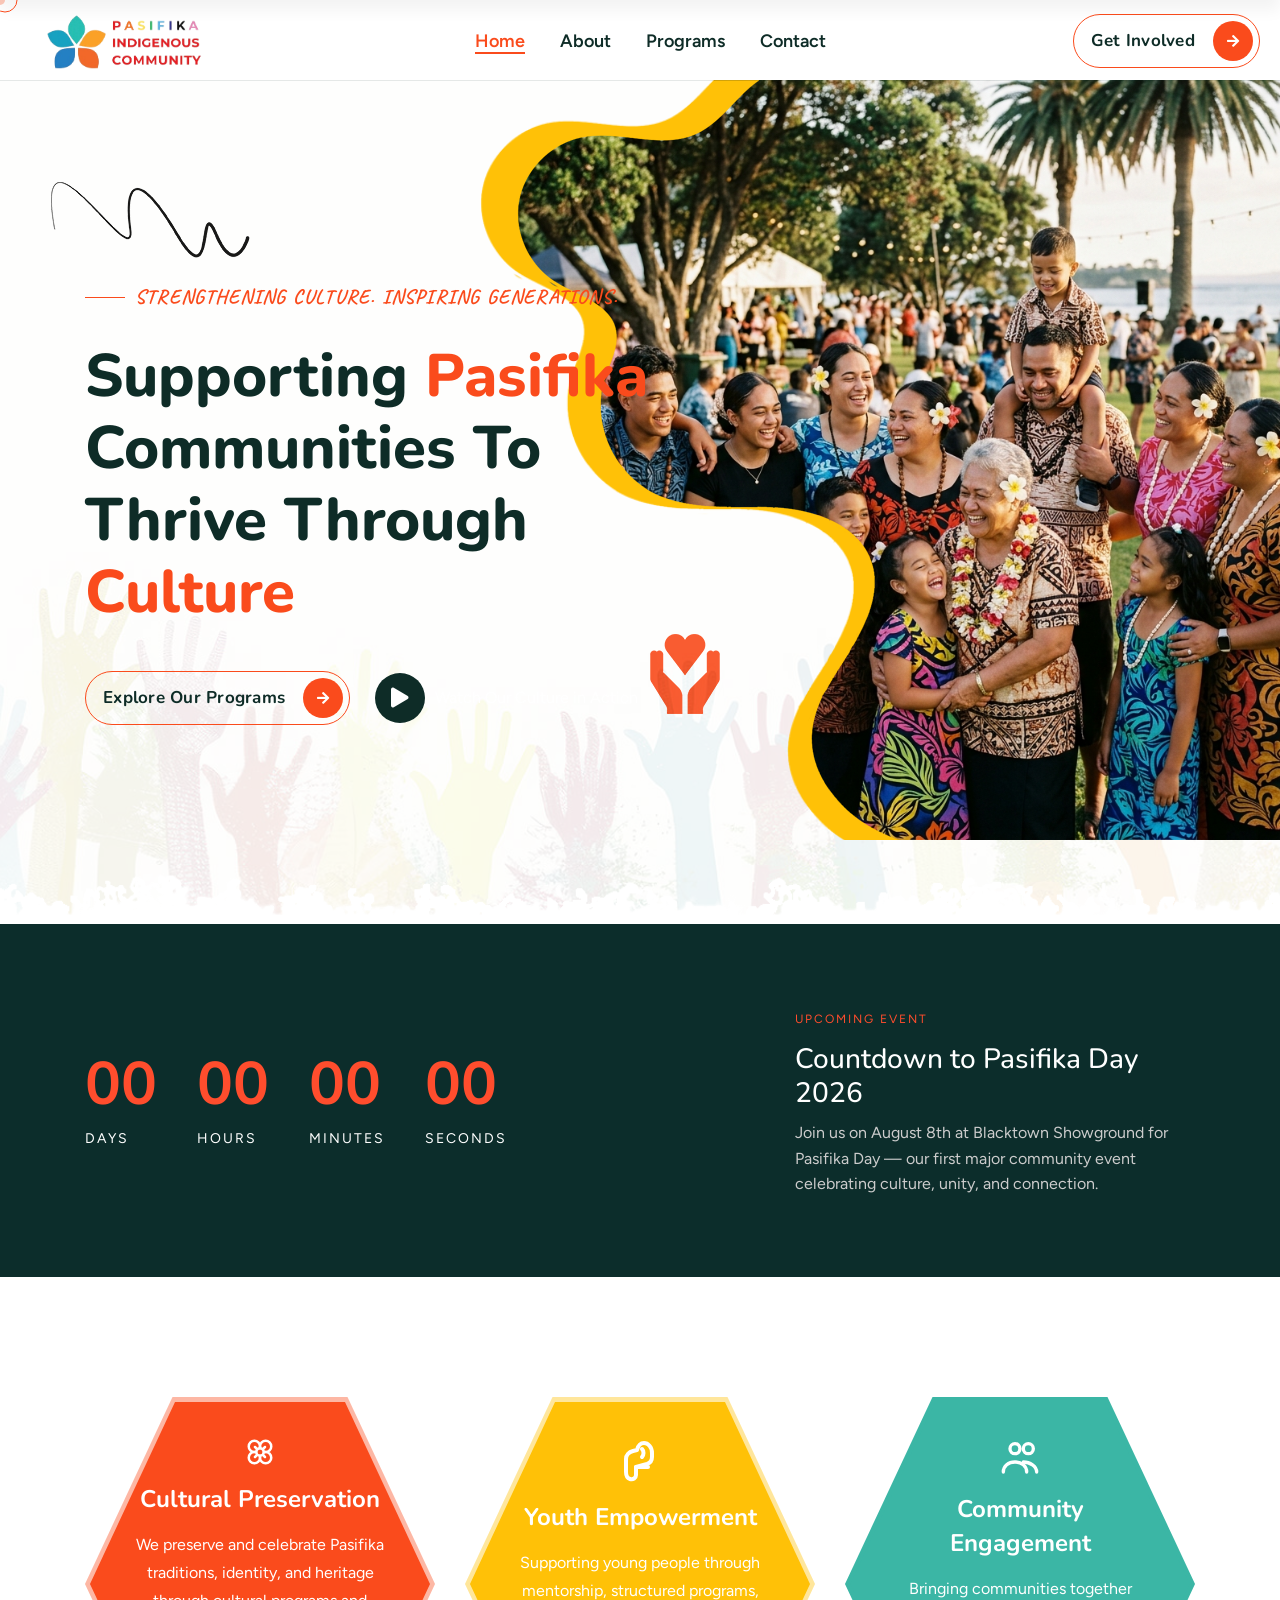
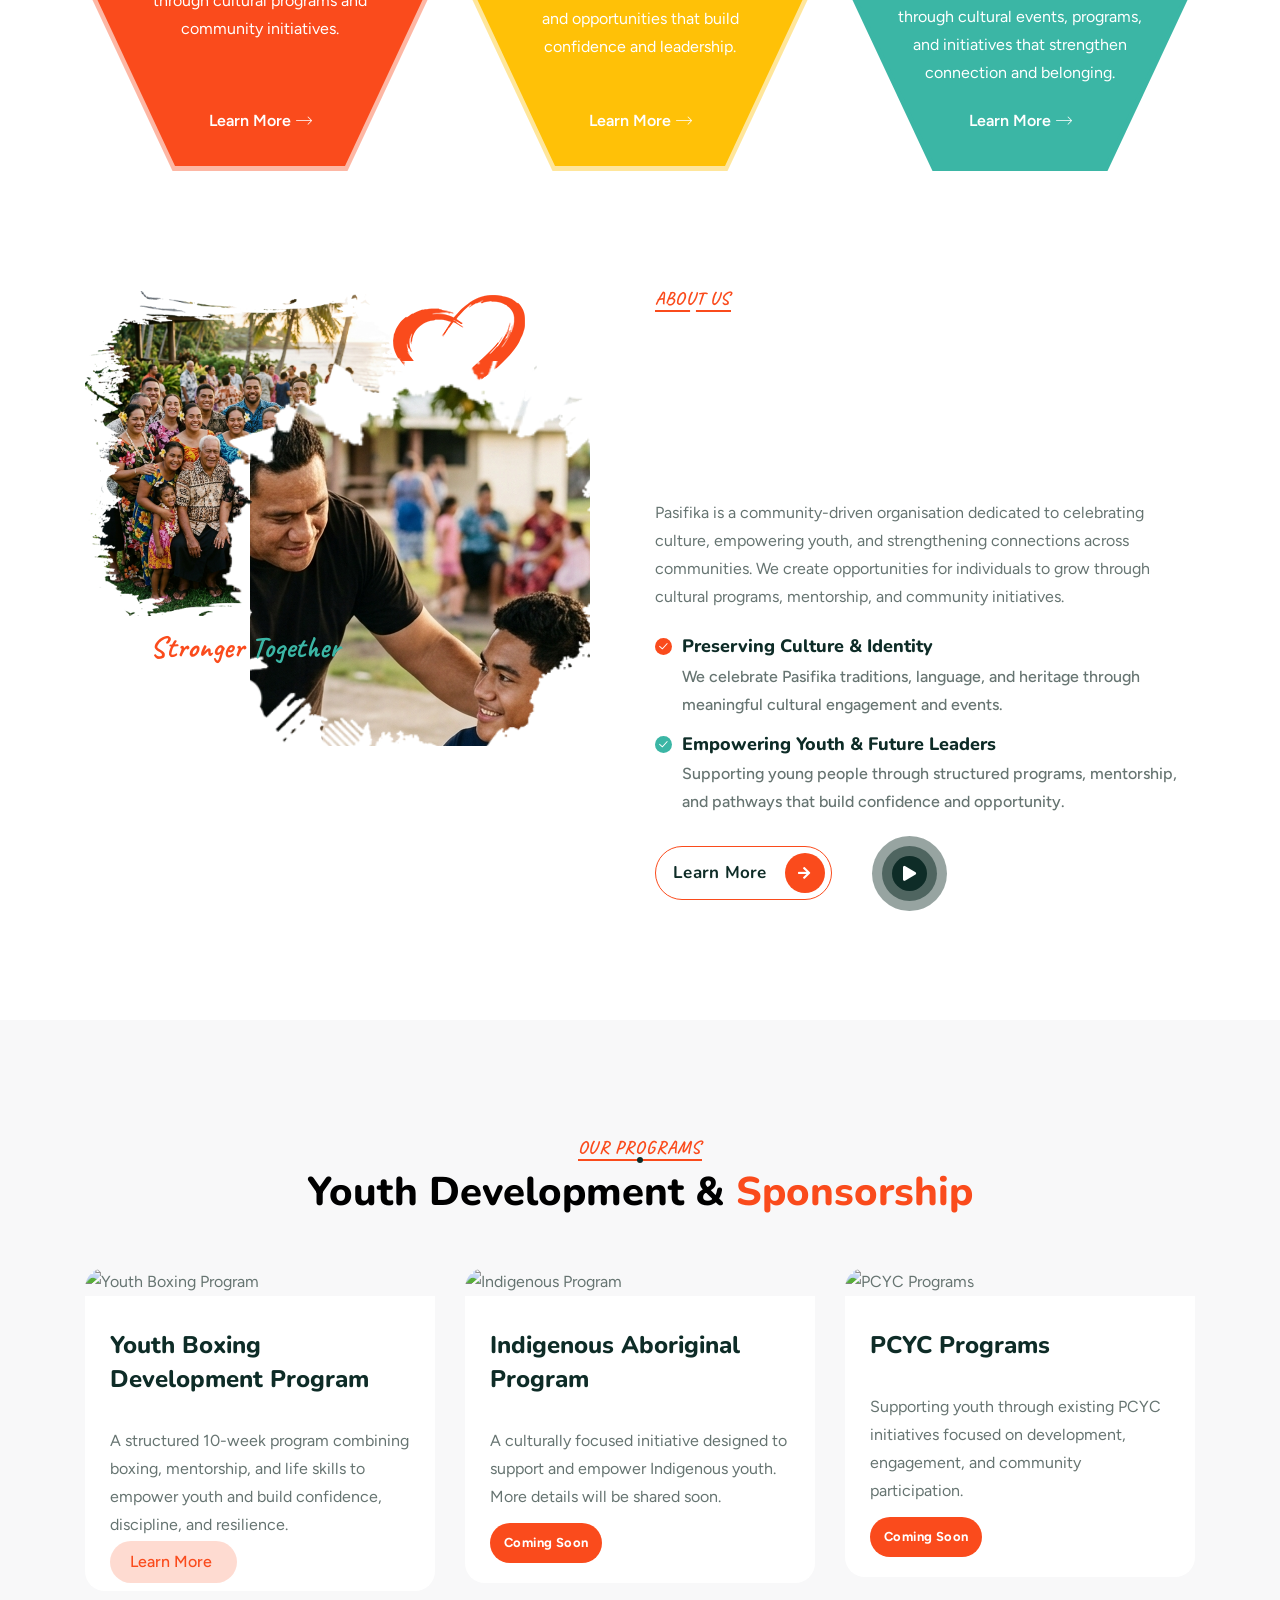
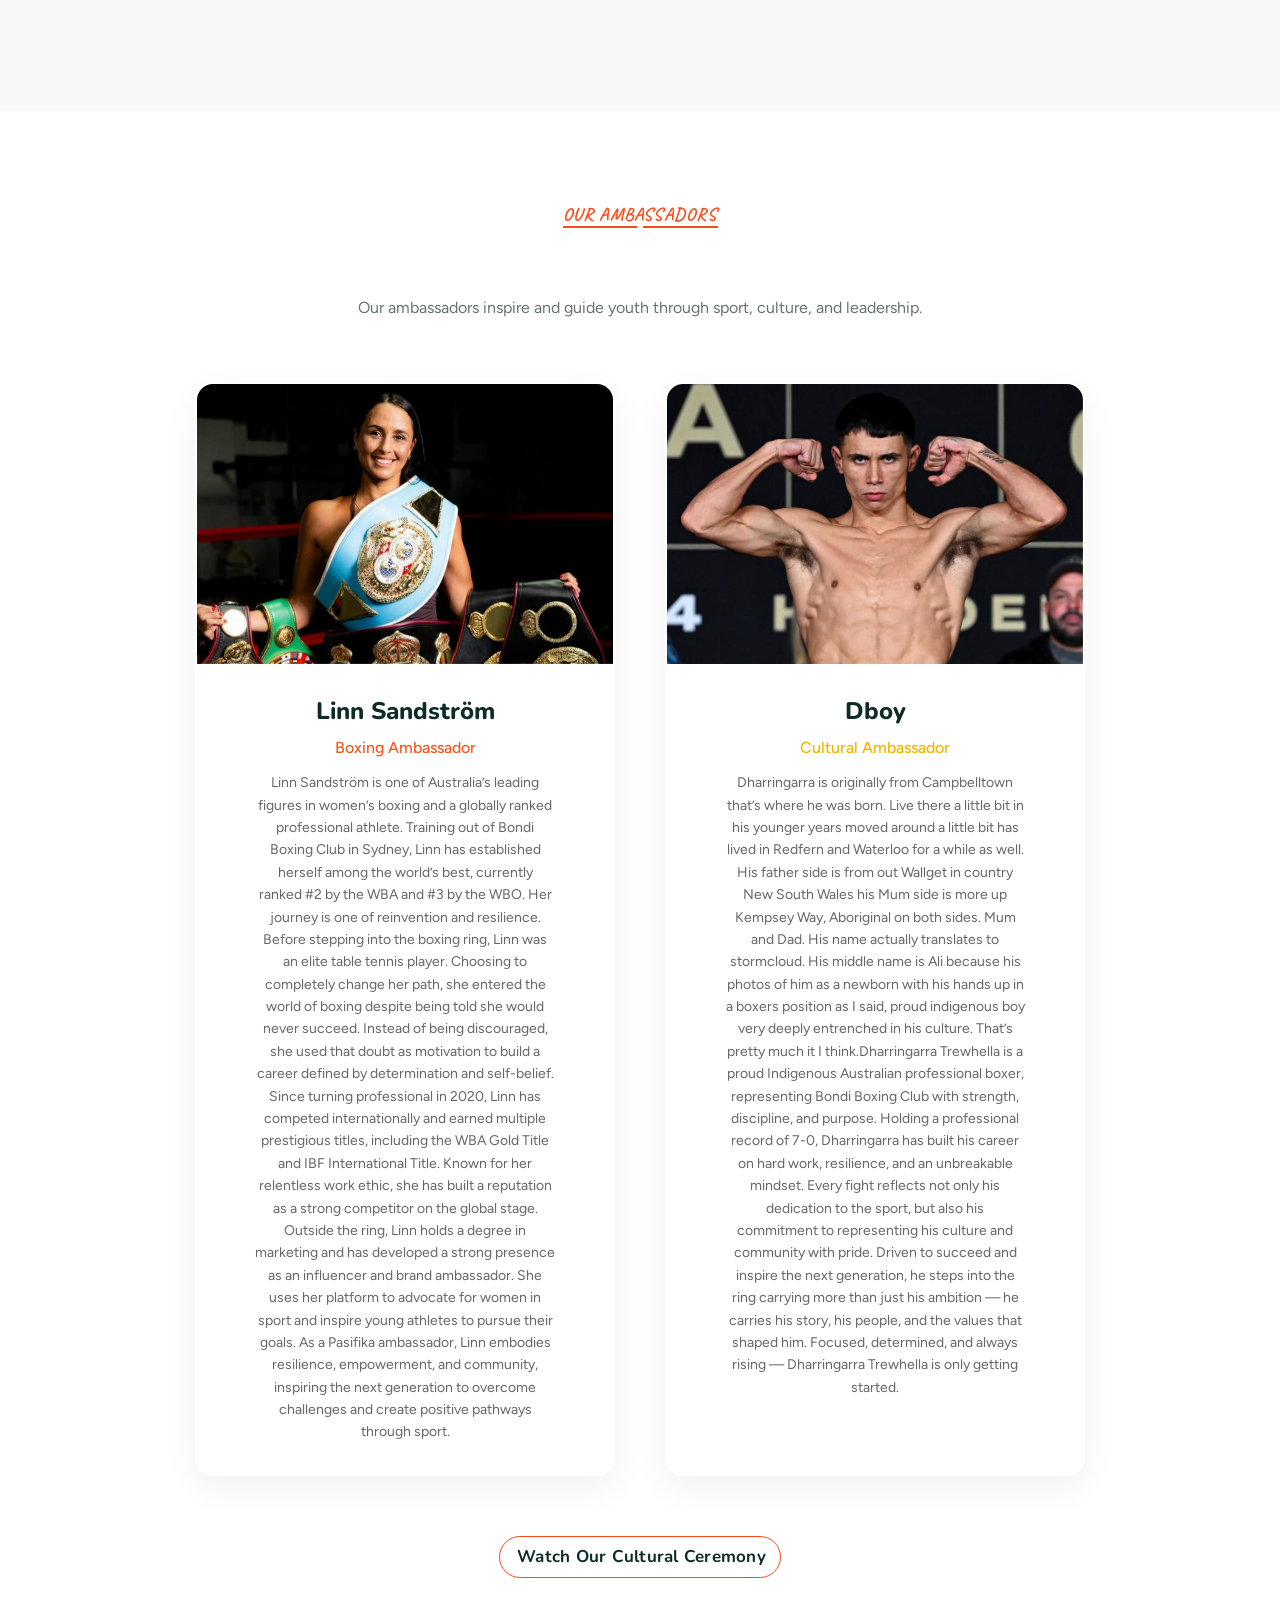
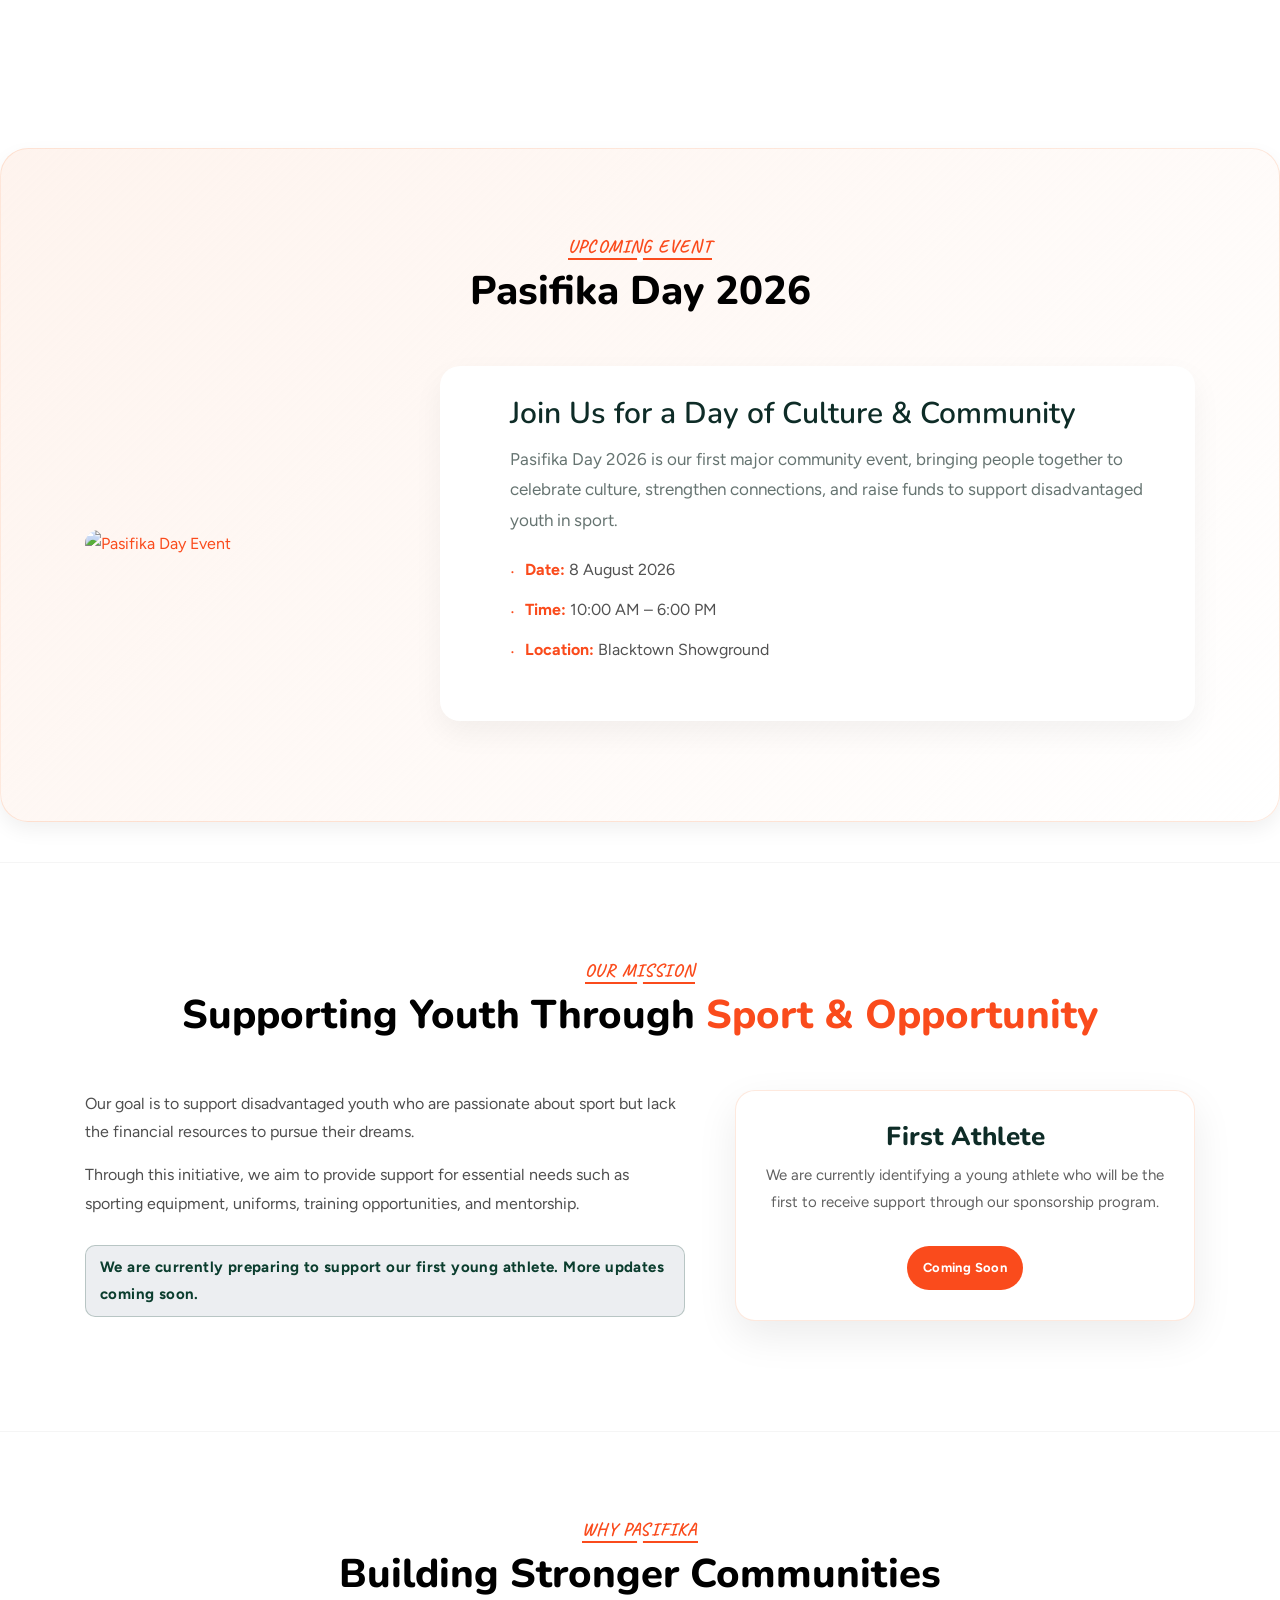
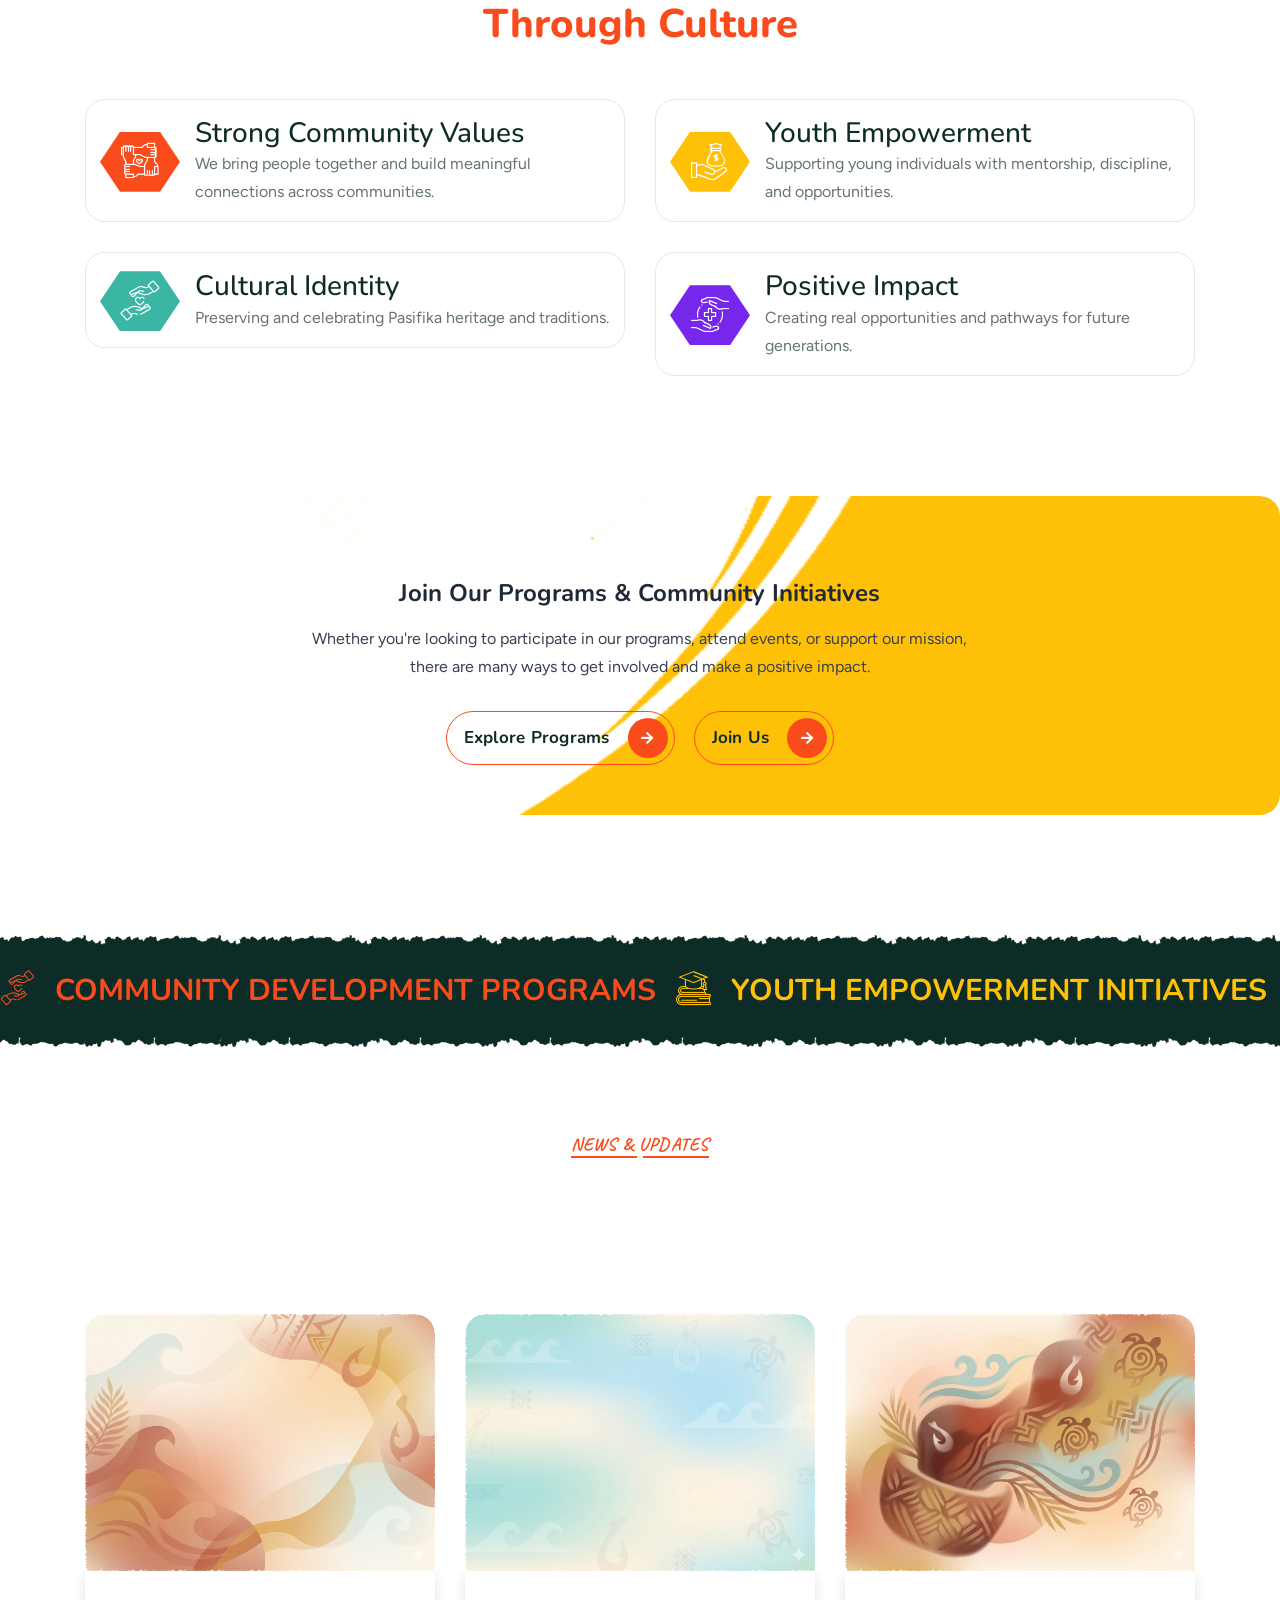
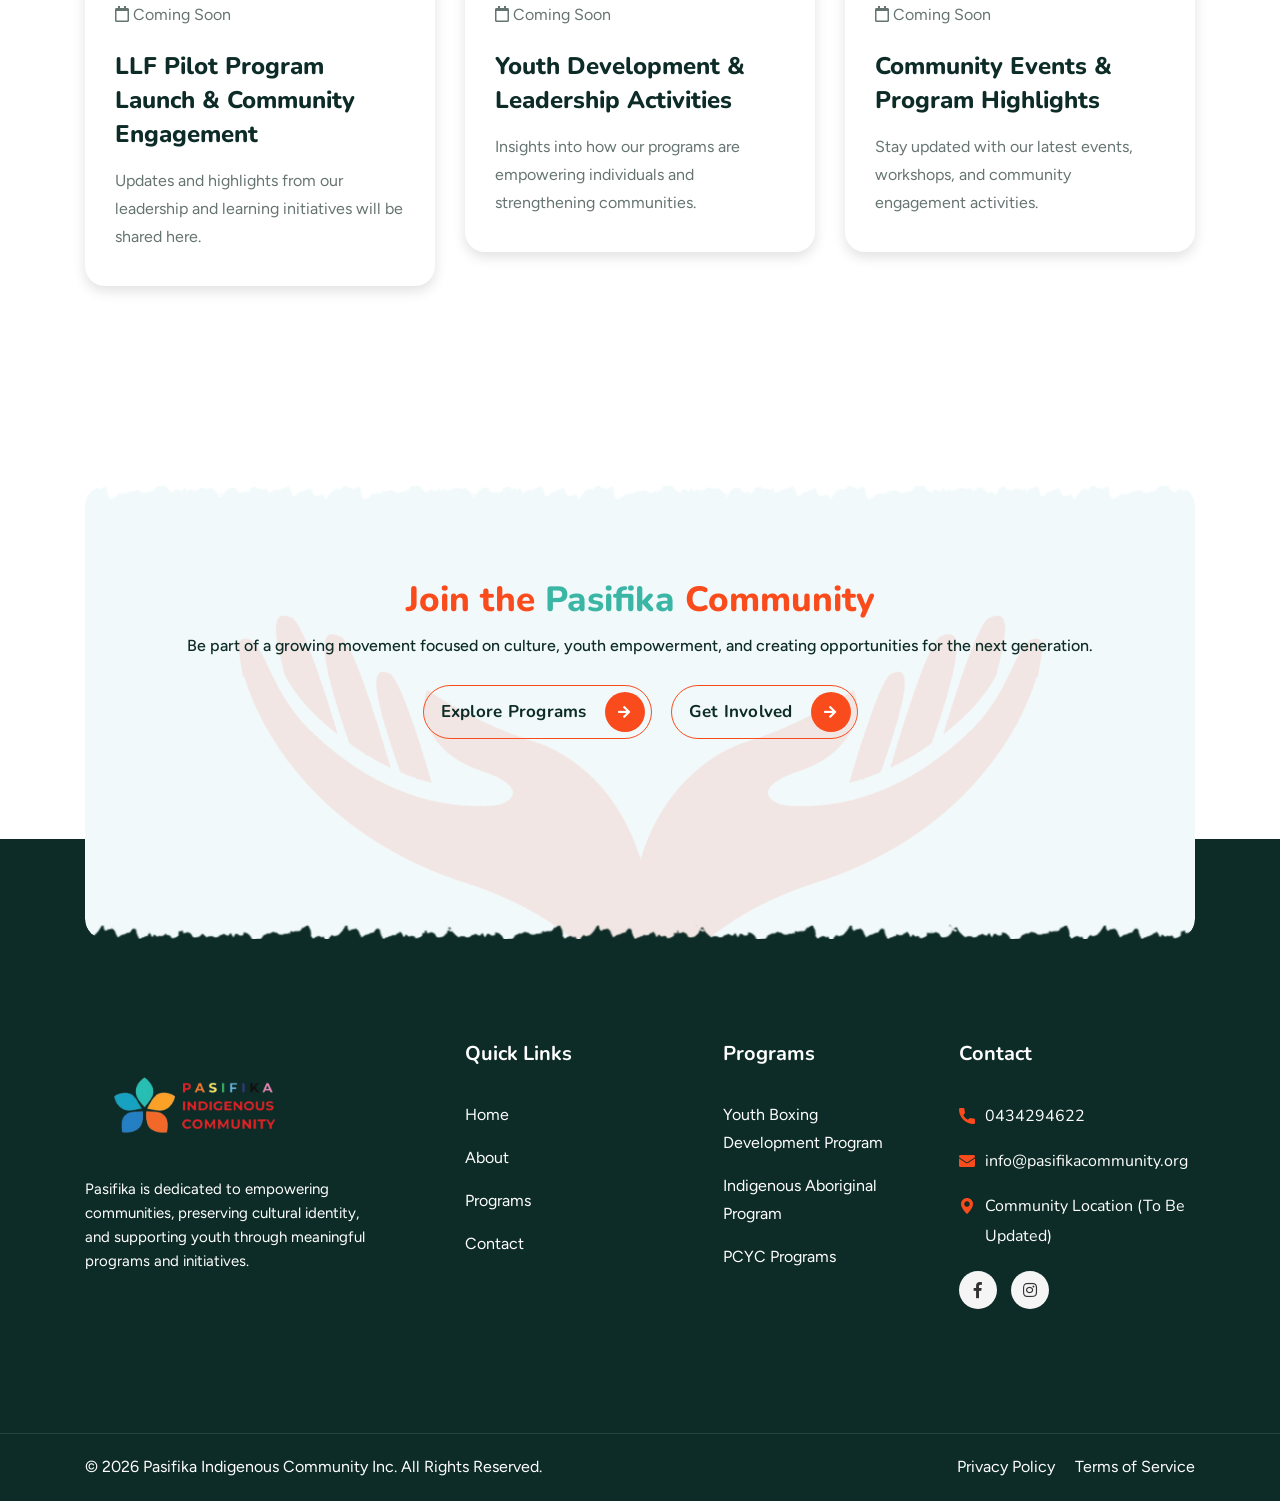
==== index.html @ a9b19bd6 "Final Pasifika website update (ambassadors, footer, programs)" ====
<!doctype html>
<html lang="en">
  <head>
    <meta charset="UTF-8" />
    <meta name="viewport" content="width=device-width, initial-scale=1.0" />

    <title>Pasifika Indigenous Community | Empowering Culture & Youth</title>

    <!-- ✅ UPDATED FAVICON (using your logo) -->
    <link
      rel="apple-touch-icon"
      sizes="180x180"
      href="assets/images/resources/logo-2.png"
    />
    <link
      rel="icon"
      type="image/png"
      sizes="32x32"
      href="assets/images/resources/logo-2.png"
    />
    <link
      rel="icon"
      type="image/png"
      sizes="16x16"
      href="assets/images/resources/logo-2.png"
    />

    <!-- (optional - you can remove this if not needed) -->
    <!-- <link rel="manifest" href="assets/images/favicons/site.webmanifest" /> -->

    <!-- ✅ UPDATED META DESCRIPTION -->
    <meta
      name="description"
      content="Pasifika Indigenous Community empowers youth through boxing, leadership, and cultural programs, building stronger communities and future leaders."
    />

    <!-- fonts -->
    <link rel="preconnect" href="https://fonts.googleapis.com" />
    <link rel="preconnect" href="https://fonts.gstatic.com" crossorigin />

    <link
      href="https://fonts.googleapis.com/css2?family=Nunito:ital,wght@0,200..1000;1,200..1000&display=swap"
      rel="stylesheet"
    />

    <link
      href="https://fonts.googleapis.com/css2?family=Figtree:ital,wght@0,300..900;1,300..900&display=swap"
      rel="stylesheet"
    />

    <link
      href="https://fonts.googleapis.com/css2?family=Caveat:wght@400..700&display=swap"
      rel="stylesheet"
    />

    <link rel="stylesheet" href="assets/css/bootstrap.min.css" />
    <link rel="stylesheet" href="assets/css/animate.min.css" />
    <link rel="stylesheet" href="assets/css/custom-animate.css" />
    <link rel="stylesheet" href="assets/css/swiper.min.css" />
    <link rel="stylesheet" href="assets/css/font-awesome-all.css" />
    <link rel="stylesheet" href="assets/css/jarallax.css" />
    <link rel="stylesheet" href="assets/css/jquery.magnific-popup.css" />
    <link rel="stylesheet" href="assets/css/odometer.min.css" />
    <link rel="stylesheet" href="assets/css/flaticon.css" />
    <link rel="stylesheet" href="assets/css/owl.carousel.min.css" />
    <link rel="stylesheet" href="assets/css/owl.theme.default.min.css" />
    <link rel="stylesheet" href="assets/css/nice-select.css" />
    <link rel="stylesheet" href="assets/css/jquery-ui.css" />
    <link rel="stylesheet" href="assets/css/aos.css" />
    <link rel="stylesheet" href="assets/css/vegas.min.css" />

    <link rel="stylesheet" href="assets/css/module-css/slider.css" />
    <link rel="stylesheet" href="assets/css/module-css/footer.css" />
    <link rel="stylesheet" href="assets/css/module-css/donate.css" />
    <link rel="stylesheet" href="assets/css/module-css/about.css" />
    <link rel="stylesheet" href="assets/css/module-css/services.css" />
    <link rel="stylesheet" href="assets/css/module-css/become-volenteer.css" />
    <link rel="stylesheet" href="assets/css/module-css/causes.css" />
    <link rel="stylesheet" href="assets/css/module-css/counter.css" />
    <link rel="stylesheet" href="assets/css/module-css/video.css" />
    <link rel="stylesheet" href="assets/css/module-css/team.css" />
    <link rel="stylesheet" href="assets/css/module-css/brand.css" />
    <link rel="stylesheet" href="assets/css/module-css/testimonial.css" />
    <link rel="stylesheet" href="assets/css/module-css/donate.css" />
    <link rel="stylesheet" href="assets/css/module-css/faq.css" />
    <link rel="stylesheet" href="assets/css/module-css/blog.css" />
    <link rel="stylesheet" href="assets/css/module-css/gallery.css" />
    <link rel="stylesheet" href="assets/css/module-css/process.css" />
    <link rel="stylesheet" href="assets/css/module-css/sliding-text.css" />
    <link rel="stylesheet" href="assets/css/module-css/contact.css" />
    <link rel="stylesheet" href="assets/css/module-css/cta.css" />
    <link rel="stylesheet" href="assets/css/module-css/feature.css" />
    <link rel="stylesheet" href="assets/css/module-css/why-choose.css" />
    <link rel="stylesheet" href="assets/css/module-css/banner.css" />
    <link rel="stylesheet" href="assets/css/module-css/event.css" />

    <!-- template styles -->
    <link rel="stylesheet" href="assets/css/style.css" />
    <link rel="stylesheet" href="assets/css/responsive.css" />
  </head>

  <body class="custom-cursor">
    <div class="custom-cursor__cursor"></div>
    <div class="custom-cursor__cursor-two"></div>

    <!--Start Preloader-->
    <div class="loader js-preloader">
      <div></div>
      <div></div>
      <div></div>
    </div>
    <!--End Preloader-->

    <!-- Start sidebar widget content -->
    <!-- <div class="xs-sidebar-group info-group info-sidebar">
        <div class="xs-overlay xs-bg-black"></div>
        <div class="xs-sidebar-widget">
            <div class="sidebar-widget-container">
                <div class="widget-heading">
                    <a href="#" class="close-side-widget">X</a>
                </div>
                <div class="sidebar-textwidget">
                    <div class="sidebar-info-contents">
                        <div class="content-inner">
                            <div class="logo">
                                <a href="index.html"><img src="assets/images/resources/logo-1.png" alt="" /></a>
                            </div>
                            <div class="content-box">
                                <h4>About Us</h4>
                                <div class="inner-text">
                                    <p>Contrary to popular belief, Lorem Ipsum is not simply random text. It has
                                        roots in a piece of classical Latin literature from 45 BC, making it over
                                        2000 years old.
                                    </p>
                                </div>
                            </div>

                            <div class="form-inner">
                                <h4>Get a free quote</h4>
                                <form action="index.html" method="post">
                                    <div class="form-group">
                                        <input type="text" name="name" placeholder="Name" required="">
                                    </div>
                                    <div class="form-group">
                                        <input type="email" name="email" placeholder="Email" required="">
                                    </div>
                                    <div class="form-group">
                                        <textarea name="message" placeholder="Message..."></textarea>
                                    </div>
                                    <div class="form-group message-btn">
                                        <button class="thm-btn" type="submit" data-loading-text="Please wait...">
                                            <span class="thm-btn-text">Submit Now</span>
                                            <span class="thm-btn-icon-box"><i class="fas fa-arrow-right"></i></span>
                                        </button>
                                    </div>
                                </form>
                            </div>

                            <div class="sidebar-contact-info">
                                <h4>Contact Info</h4>
                                <ul class="list-unstyled">
                                    <li>
                                        <span class="icon-pin"></span> 88 broklyn street, New York
                                    </li>
                                    <li>
                                        <span class="icon-call"></span>
                                        <a href="tel:123456789">+1 555-9990-153</a>
                                    </li>
                                    <li>
                                        <span class="icon-email"></span>
                                        <a href="mailto:info@example.com">info@example.com</a>
                                    </li>
                                </ul>
                            </div>
                            <div class="thm-social-link1">
                                <ul class="social-box list-unstyled">
                                    <li>
                                        <a href="#"><i class="icon-facebook-app-symbol" aria-hidden="true"></i></a>
                                    </li>
                                    <li>
                                        <a href="#"><i class="icon-twitter" aria-hidden="true"></i></a>
                                    </li>
                                    <li>
                                        <a href="#"><i class="icon-instagram" aria-hidden="true"></i></a>
                                    </li>
                                    <li>
                                        <a href="#"><i class="icon-pinterest" aria-hidden="true"></i></a>
                                    </li>
                                </ul>
                            </div>
                        </div>
                    </div>
                </div>
            </div>
        </div>
    </div> -->
    <!-- End sidebar widget content -->

    <div class="page-wrapper">
      <!-- Header -->
      <header class="main-header-three">
        <!-- Main Menu -->
        <nav class="main-menu main-menu-three">
          <div class="main-menu-three__wrapper">
            <div class="main-menu-three__wrapper-inner">
              <!-- Logo -->
              <div class="main-menu-three__left">
                <div class="main-menu-three__logo">
                  <a href="index.html">
                    <img
                      src="assets/images/resources/logo-2.png"
                      alt="Pasifika Logo"
                    />
                  </a>
                </div>
              </div>

              <!-- Menu -->
              <div class="main-menu-three__main-menu-box">
                <a href="#" class="mobile-nav__toggler">
                  <i class="fa fa-bars"></i>
                </a>

                <div class="main-menu-three__mobile-logo">
                  <a href="index.html"
                    ><img
                      src="assets/images/resources/logo-2.png"
                      alt="Pasifika Logo"
                  /></a>
                </div>

                <ul class="main-menu__list">
                  <li class="current"><a href="index.html">Home</a></li>
                  <li><a href="about.html">About</a></li>
                  <li><a href="programs.html">Programs</a></li>
                  <li><a href="contact.html">Contact</a></li>
                </ul>
              </div>

              <!-- CTA Button -->
              <div class="main-menu-three__right">
                <div class="main-menu-three__btn-box">
                  <a href="contact.html" class="thm-btn">
                    <span class="thm-btn-text">Get Involved</span>
                    <span class="thm-btn-icon-box">
                      <i class="fas fa-arrow-right"></i>
                    </span>
                  </a>
                </div>
              </div>
            </div>
          </div>
        </nav>
      </header>

      <div class="stricky-header stricked-menu main-menu main-menu-three">
        <div class="sticky-header__content"></div>
        <!-- /.sticky-header__content -->
      </div>
      <!-- /.stricky-header -->

      <!-- Banner One Start -->
      <section class="banner-one">
        <!-- Shapes -->
        <div class="banner-one__shape-1">
          <img src="assets/images/shapes/banner-one-shape-1.png" alt="" />
        </div>

        <div class="banner-one__shape-2 img-bounce">
          <img src="assets/images/shapes/banner-one-shape-2.png" alt="" />
        </div>

        <div
          class="banner-one__shape-bg"
          style="
            background-image: url(assets/images/shapes/banner-one-shape-bg.jpg);
          "
        ></div>

        <!-- Slider (KEEPED) -->
        <div class="banner-one__slider-outer">
          <div class="banner-one__slider">
            <div
              class="slider-bg-slide"
              data-options='{ 
                "delay": 10000, 
                "transitionDuration": 4000, 
                "slides": 
                    [ 
                    { "src": "assets/images/resources/banner-one-img-1-1.png" }, 
                    { "src": "assets/images/resources/banner-one-img-1-2.png" }, 
                    { "src": "assets/images/resources/banner-one-img-1-3.png" } 
                    ], 
                "transition": "fade", 
                "animation": "random", 
                "animationDuration": "10000", 
                "timer": false, 
                "align": "top" 
            }'
            ></div>
          </div>
        </div>
        <!-- Slider End -->

        <!-- Content -->
        <div class="container">
          <div class="banner-one__inner">
            <div class="banner-one__content">
              <!-- Subtitle -->
              <div
                class="banner-one__sub-title-box"
                data-aos="fade-right"
                data-aos-duration="2000"
              >
                <div class="banner-one__sub-title-shape"></div>
                <p class="banner-one__sub-title">
                  Strengthening Culture. Inspiring Generations.
                </p>
              </div>

              <!-- Title -->
              <h2
                class="banner-one__title"
                data-aos="fade-left"
                data-aos-duration="2000"
              >
                Supporting <span>Pasifika</span><br />
                Communities to Thrive Through <span>Culture</span>
              </h2>

              <!-- Buttons -->
              <div
                class="banner-one__btn-box"
                data-aos="fade-right"
                data-aos-duration="2000"
              >
                <!-- Main Button -->
                <div class="banner-one__btn">
                  <a href="programs.html" class="thm-btn">
                    <span class="thm-btn-text">Explore Our Programs</span>
                    <span class="thm-btn-icon-box">
                      <i class="fas fa-arrow-right"></i>
                    </span>
                  </a>
                </div>

                <!-- Video Button -->
                <div class="banner-one__video-link">
                  <a href="assets/video/smoke-ceremony.mp4" class="video-popup">
                    <div class="banner-one__video-icon">
                      <span class="fa fa-play"></span>
                      <i class="ripple"></i>
                    </div>
                  </a>
                  <p style="margin-top: 10px; color: #fff">
                    Watch Our Culture in Action
                  </p>
                </div>
              </div>
            </div>
          </div>
        </div>
      </section>
      <!-- Banner One End -->

      <section class="boxing-timer">
        <div class="container">
          <div class="boxing-timer__inner">
            <div class="boxing-timer__countdown">
              <div class="time-box">
                <h2 id="days">00</h2>
                <p>Days</p>
              </div>

              <div class="time-box">
                <h2 id="hours">00</h2>
                <p>Hours</p>
              </div>

              <div class="time-box">
                <h2 id="minutes">00</h2>
                <p>Minutes</p>
              </div>

              <div class="time-box">
                <h2 id="seconds">00</h2>
                <p>Seconds</p>
              </div>
            </div>

            <div class="boxing-timer__content">
              <span class="boxing-timer__tag"> Upcoming Event </span>

              <h2 class="boxhaiding">Countdown to Pasifika Day 2026</h2>

              <p>
                Join us on August 8th at Blacktown Showground for Pasifika Day —
                our first major community event celebrating culture, unity, and
                connection.
              </p>
            </div>
          </div>
        </div>
      </section>

      <!-- Feature One Start -->
      <section class="feature-one">
        <div class="container">
          <ul class="row list-unstyled">
            <!-- Feature 1 -->
            <li
              class="col-xl-4 col-lg-4 d-flex"
              data-aos="fade-right"
              data-aos-duration="1000"
            >
              <div
                class="feature-one__single w-100 d-flex flex-column justify-content-between"
              >
                <div>
                  <!-- <div class="feature-one__single-bg"
                            style="background-image: url(assets/images/backgrounds/feature-one-single-bg-1.jpg);">
                        </div> -->

                  <div class="feature-one__icon">
                    <svg
                      xmlns="http://www.w3.org/2000/svg"
                      width="30"
                      height="30"
                      viewBox="0 0 24 24"
                      fill="none"
                      stroke="white"
                      stroke-width="2"
                      stroke-linecap="round"
                      stroke-linejoin="round"
                      class="lucide lucide-flower-icon lucide-flower"
                    >
                      <circle cx="12" cy="12" r="3" />
                      <path
                        d="M12 16.5A4.5 4.5 0 1 1 7.5 12 4.5 4.5 0 1 1 12 7.5a4.5 4.5 0 1 1 4.5 4.5 4.5 4.5 0 1 1-4.5 4.5"
                      />
                      <path d="M12 7.5V9" />
                      <path d="M7.5 12H9" />
                      <path d="M16.5 12H15" />
                      <path d="M12 16.5V15" />
                      <path d="m8 8 1.88 1.88" />
                      <path d="M14.12 9.88 16 8" />
                      <path d="m8 16 1.88-1.88" />
                      <path d="M14.12 14.12 16 16" />
                    </svg>
                  </div>

                  <h3 class="feature-one__title">
                    <a href="#">Cultural Preservation</a>
                  </h3>

                  <p class="feature-one__text">
                    We preserve and celebrate Pasifika traditions, identity, and
                    heritage through cultural programs and community
                    initiatives.
                  </p>
                </div>

                <a href="#" class="feature-one__read-more">
                  Learn More <span class="icon-right-arrow"></span>
                </a>
              </div>
            </li>

            <!-- Feature 2 -->
            <li
              class="col-xl-4 col-lg-4 d-flex"
              data-aos="fade-up"
              data-aos-duration="1000"
              data-aos-delay="100"
            >
              <div
                class="feature-one__single w-100 d-flex flex-column justify-content-between"
              >
                <div>
                  <!-- <div class="feature-one__single-bg"
                            style="background-image: url(assets/images/backgrounds/feature-one-single-bg-2.jpg);">
                        </div> -->

                  <div class="feature-one__icon">
                    <svg
                      width="48"
                      height="48"
                      viewBox="0 0 24 24"
                      fill="none"
                      stroke="white"
                      stroke-width="2"
                      stroke-linecap="round"
                      stroke-linejoin="round"
                    >
                      <!-- Glove main shape -->
                      <path
                        d="M14 3c2 0 4 2 4 5v2c0 1.5-1 3-2.5 3.5L10 15v4c0 1.5-1.5 2.5-3 2-1.5-.5-2-2-2-3.5V11c0-2 1.5-3.5 3.5-4l2-.5c.5-2 1.5-3.5 3.5-3.5z"
                      />

                      <!-- Wrist strap -->
                      <path d="M10 15h6" />

                      <!-- Finger curve detail -->
                      <path d="M13 6c1 1 1 3 0 4" />
                    </svg>
                  </div>

                  <h3 class="feature-one__title">
                    <a href="#">Youth Empowerment</a>
                  </h3>

                  <p class="feature-one__text">
                    Supporting young people through mentorship, structured
                    programs, and opportunities that build confidence and
                    leadership.
                  </p>
                </div>

                <a href="#" class="feature-one__read-more">
                  Learn More <span class="icon-right-arrow"></span>
                </a>
              </div>
            </li>

            <!-- Feature 3 -->
            <li
              class="col-xl-4 col-lg-4 d-flex"
              data-aos="fade-left"
              data-aos-duration="1000"
              data-aos-delay="200"
            >
              <div
                class="feature-one__single w-100 d-flex flex-column justify-content-between"
              >
                <div>
                  <!-- <div class="feature-one__single-bg"
                            style="background-image: url(assets/images/backgrounds/feature-one-single-bg-3.jpg);">
                        </div> -->

                  <div class="feature-one__icon">
                    <svg
                      width="40"
                      height="40"
                      viewBox="0 0 24 24"
                      fill="none"
                      stroke="white"
                      stroke-width="2"
                      stroke-linecap="round"
                      stroke-linejoin="round"
                    >
                      <circle cx="9" cy="7" r="3" />
                      <circle cx="17" cy="7" r="3" />
                      <path d="M2 21C2 17.5 5 15 9 15C13 15 16 17.5 16 21" />
                      <path d="M14 15C18 15 22 17.5 22 21" />
                    </svg>
                  </div>

                  <h3 class="feature-one__title">
                    <a href="#">Community Engagement</a>
                  </h3>

                  <p class="feature-one__text">
                    Bringing communities together through cultural events,
                    programs, and initiatives that strengthen connection and
                    belonging.
                  </p>
                </div>

                <a href="#" class="feature-one__read-more">
                  Learn More <span class="icon-right-arrow"></span>
                </a>
              </div>
            </li>
          </ul>
        </div>
      </section>
      <!-- Feature One End -->

      <!-- About Three Start -->
      <section class="about-three">
        <div class="container">
          <div class="row">
            <!-- LEFT IMAGES (KEPT AS YOU SAID) -->
            <div class="col-xl-6">
              <div
                class="about-three__left wow slideInLeft"
                data-wow-delay="100ms"
                data-wow-duration="2500ms"
              >
                <div class="about-three__img-box">
                  <div class="about-three__img-1">
                    <img
                      src="assets/images/resources/about-three-img-1.png"
                      alt=""
                    />
                  </div>

                  <div class="about-three__img-two-inner">
                    <div class="about-three__img-2">
                      <img
                        src="assets/images/resources/about-three-img-2.png"
                        alt=""
                      />
                    </div>
                  </div>

                  <!-- SMALL TEXT OVER IMAGE -->
                  <div class="about-three__help-text">
                    <p>Stronger <span>Together</span></p>
                  </div>

                  <div class="about-three__shape-1">
                    <img
                      src="assets/images/shapes/about-three-shape-1.png"
                      alt=""
                    />
                  </div>
                </div>
              </div>
            </div>

            <!-- RIGHT CONTENT -->
            <div class="col-xl-6">
              <div
                class="about-three__right wow fadeInRight"
                data-wow-delay="300ms"
              >
                <!-- Title -->
                <div
                  class="section-title text-left sec-title-animation animation-style2"
                >
                  <div class="section-title__tagline-box">
                    <span class="section-title__tagline">About Us</span>
                  </div>

                  <h2 class="section-title__title title-animation">
                    Empowering Pasifika Communities Through
                    <span>Culture & Connection</span>
                  </h2>
                </div>

                <!-- Main Text -->
                <p class="about-three__text-1">
                  Pasifika is a community-driven organisation dedicated to
                  celebrating culture, empowering youth, and strengthening
                  connections across communities. We create opportunities for
                  individuals to grow through cultural programs, mentorship, and
                  community initiatives.
                </p>

                <!-- Points -->
                <ul class="about-three__points list-unstyled">
                  <li>
                    <div class="icon">
                      <span class="icon-check"></span>
                    </div>
                    <div class="content">
                      <h4>Preserving Culture & Identity</h4>
                      <p>
                        We celebrate Pasifika traditions, language, and heritage
                        through meaningful cultural engagement and events.
                      </p>
                    </div>
                  </li>

                  <li>
                    <div class="icon">
                      <span class="icon-check"></span>
                    </div>
                    <div class="content">
                      <h4>Empowering Youth & Future Leaders</h4>
                      <p>
                        Supporting young people through structured programs,
                        mentorship, and pathways that build confidence and
                        opportunity.
                      </p>
                    </div>
                  </li>
                </ul>

                <!-- Bottom Section -->
                <div class="about-three__bottom-video-box">
                  <!-- Button -->
                  <div class="about-three__btn-box">
                    <a href="about.html" class="thm-btn">
                      <span class="thm-btn-text">Learn More</span>
                      <span class="thm-btn-icon-box">
                        <i class="fas fa-arrow-right"></i>
                      </span>
                    </a>
                  </div>

                  <!-- VIDEO (UPDATED TO YOUR FILE) -->
                  <div class="about-three__video-link">
                    <a
                      href="assets/video/smoke-ceremony.mp4"
                      class="video-popup"
                    >
                      <div class="about-three__video-icon">
                        <span class="fa fa-play"></span>
                        <i class="ripple"></i>
                      </div>
                    </a>
                  </div>
                </div>
              </div>
            </div>
          </div>
        </div>
      </section>
      <!-- About Three End -->

      <!-- Programs Section Start -->
      <section class="causes-three">
        <div class="container">
          <!-- Section Title -->
          <div class="section-title text-center">
            <div class="section-title__tagline-box">
              <span class="section-title__tagline">Our Programs</span>
            </div>
            <h2 class="section-title__title">
              Youth Development & <span>Sponsorship</span>
            </h2>
          </div>

          <ul class="row list-unstyled">
            <!-- PROGRAM 1: BOXING -->
            <li class="col-xl-4 col-lg-4 wow fadeInUp">
              <div class="causes-three__single">
                <div class="causes-three__img">
                  <img
                    src="assets/images/resources/boxing.png"
                    alt="Youth Boxing Program"
                  />
                </div>

                <div class="causes-three__content-box">
                  <div class="causes-three__content">
                    <h3 class="causes-three__title">
                      <a href="program-details.html"
                        >Youth Boxing Development Program</a
                      >
                    </h3>

                    <p>
                      A structured 10-week program combining boxing, mentorship,
                      and life skills to empower youth and build confidence,
                      discipline, and resilience.
                    </p>

                    <div class="causes-three__btn-box">
                      <a
                        href="program-details.html"
                        class="causes-three__read-more"
                      >
                        Learn More <span class="icon-plus-sign"></span>
                      </a>
                    </div>
                  </div>
                </div>
              </div>
            </li>

            <!-- PROGRAM 2: INDIGENOUS -->
            <li class="col-xl-4 col-lg-4 wow fadeInUp">
              <div class="causes-three__single">
                <div class="causes-three__img">
                  <img
                    src="assets/images/resources/indigenous.png"
                    alt="Indigenous Program"
                  />
                </div>

                <div class="causes-three__content-box">
                  <div class="causes-three__content">
                    <h3 class="causes-three__title">
                      Indigenous Aboriginal Program
                    </h3>

                    <p>
                      A culturally focused initiative designed to support and
                      empower Indigenous youth. More details will be shared
                      soon.
                    </p>

                    <span class="coming-badge">Coming Soon</span>
                  </div>
                </div>
              </div>
            </li>

            <!-- PROGRAM 3: PCYC -->
            <li class="col-xl-4 col-lg-4 wow fadeInUp">
              <div class="causes-three__single">
                <div class="causes-three__img">
                  <img
                    src="assets/images/resources/PCYC.png"
                    alt="PCYC Programs"
                  />
                </div>

                <div class="causes-three__content-box">
                  <div class="causes-three__content">
                    <h3 class="causes-three__title">PCYC Programs</h3>

                    <p>
                      Supporting youth through existing PCYC initiatives focused
                      on development, engagement, and community participation.
                    </p>

                    <span class="coming-badge">Coming Soon</span>
                  </div>
                </div>
              </div>
            </li>
          </ul>
        </div>
      </section>
      <!-- Programs Section End -->
      <!-- Impact Section Start -->
      <!-- <section class="counter-two">

   
    <div class="counter-two__bg-color">
        <div class="counter-two__bg"
            style="background-image: url(assets/images/backgrounds/counter-two-bg.jpg);">
        </div>
    </div>

    
    <div class="counter-two__video-link">
        <a href="assets/video/smoke-ceremony.mp4" class="video-popup">
            <div class="counter-two__video-icon">
                <span class="fa fa-play"></span>
                <i class="ripple"></i>
            </div>
        </a>
    </div>

    <div class="counter-two__img-1 float-bob-y">
        <img src="assets/images/resources/counter-two-img-1.png" alt="">
    </div>

    <div class="container">
        <div class="row">
            <div class="col-xl-6 col-lg-8">

                <div class="counter-two__left">
                    <ul class="row list-unstyled">

                       
                        <li class="col-xl-6 col-lg-6 col-md-6" data-aos="fade-up">
                            <div class="counter-two__single">
                                <div class="counter-two__single-inner">

                                    <div class="counter-two__single-bg"
                                        style="background-image: url(assets/images/backgrounds/counter-two-single-bg.jpg);">
                                    </div>

                                    <div class="counter-two__icon">
                                        <span class="icon-education"></span>
                                    </div>

                                    <div class="counter-two__count-box">
                                        <h3 class="odometer" data-count="10">00</h3>
                                        <span>+</span>
                                    </div>

                                    <p class="counter-two__count-text">
                                        Communities Supported
                                    </p>

                                </div>
                            </div>
                        </li>

                        <li class="col-xl-6 col-lg-6 col-md-6" data-aos="fade-up" data-aos-delay="100">
                            <div class="counter-two__single">
                                <div class="counter-two__single-inner">

                                    <div class="counter-two__single-bg"
                                        style="background-image: url(assets/images/backgrounds/counter-two-single-bg-2.jpg);">
                                    </div>

                                    <div class="counter-two__icon">
                                        <span class="icon-interactions"></span>
                                    </div>

                                    <div class="counter-two__count-box">
                                        <h3 class="odometer" data-count="200">00</h3>
                                        <span>+</span>
                                    </div>

                                    <p class="counter-two__count-text">
                                        Youth Engaged
                                    </p>

                                </div>
                            </div>
                        </li>

                        
                        <li class="col-xl-6 col-lg-6 col-md-6" data-aos="fade-up" data-aos-delay="200">
                            <div class="counter-two__single">
                                <div class="counter-two__single-inner">

                                    <div class="counter-two__single-bg"
                                        style="background-image: url(assets/images/backgrounds/counter-two-single-bg-3.jpg);">
                                    </div>

                                    <div class="counter-two__icon">
                                        <span class="icon-capital"></span>
                                    </div>

                                    <div class="counter-two__count-box">
                                        <h3 class="odometer" data-count="15">00</h3>
                                        <span>+</span>
                                    </div>

                                    <p class="counter-two__count-text">
                                        Programs Delivered
                                    </p>

                                </div>
                            </div>
                        </li>

                       
                        <li class="col-xl-6 col-lg-6 col-md-6" data-aos="fade-up" data-aos-delay="300">
                            <div class="counter-two__single">
                                <div class="counter-two__single-inner">

                                    <div class="counter-two__single-bg"
                                        style="background-image: url(assets/images/backgrounds/counter-two-single-bg-4.jpg);">
                                    </div>

                                    <div class="counter-two__icon">
                                        <span class="icon-financing"></span>
                                    </div>

                                    <div class="counter-two__count-box">
                                        <h3 class="odometer" data-count="25">00</h3>
                                        <span>+</span>
                                    </div>

                                    <p class="counter-two__count-text">
                                        Community Events Hosted
                                    </p>

                                </div>
                            </div>
                        </li>

                    </ul>
                </div>

            </div>
        </div>
    </div>

</section> -->
      <!-- Impact Section End -->

      <!-- Team Three Start -->
      <section class="pf-ambassadors">
        <div class="pf-container">
          <!-- Header -->
          <div
            class="pf-ambassadors__header text-center sec-title-animation animation-style1"
          >
            <div class="section-title__tagline-box">
              <span class="section-title__tagline">Our Ambassadors</span>
            </div>

            <h2 class="section-title__title title-animation">
              Meet Our <span>Community Ambassadors</span>
            </h2>

            <p style="margin-top: 10px">
              Our ambassadors inspire and guide youth through sport, culture,
              and leadership.
            </p>
          </div>

          <!-- Grid -->
          <div class="pf-ambassadors__grid">
            <!-- Linn -->
            <div class="pf-amb-card pf-amb-card--boxing">
              <div class="pf-amb-card__media">
                <img src="assets/images/team/linn2.png" alt="Linn" />
                <img src="assets/images/team/linn1.png" alt="Linn" />
              </div>

              <div class="pf-amb-card__body">
                <h4 class="team-three__name">
                  <a href="#">Linn Sandström</a>
                </h4>

                <p class="team-three__title">Boxing Ambassador</p>

                <p class="ambassador-bio">
                  Linn Sandström is one of Australia’s leading figures in women’s boxing and a globally ranked professional athlete. Training out of Bondi Boxing Club in Sydney, Linn has established herself among the world’s best, currently ranked #2 by the WBA and #3 by the WBO.

Her journey is one of reinvention and resilience. Before stepping into the boxing ring, Linn was an elite table tennis player. Choosing to completely change her path, she entered the world of boxing despite being told she would never succeed. Instead of being discouraged, she used that doubt as motivation to build a career defined by determination and self-belief.

Since turning professional in 2020, Linn has competed internationally and earned multiple prestigious titles, including the WBA Gold Title and IBF International Title. Known for her relentless work ethic, she has built a reputation as a strong competitor on the global stage.

Outside the ring, Linn holds a degree in marketing and has developed a strong presence as an influencer and brand ambassador. She uses her platform to advocate for women in sport and inspire young athletes to pursue their goals.

As a Pasifika ambassador, Linn embodies resilience, empowerment, and community, inspiring the next generation to overcome challenges and create positive pathways through sport.
                </p>
              </div>
            </div>

            <!-- Dboy -->
            <div class="pf-amb-card pf-amb-card--cultural">
              <div class="pf-amb-card__media">
                <img src="assets/images/team/dboy-1.png" alt="Dboy" />
                <img src="assets/images/team/dboy-2.png" alt="Dboy" />
              </div>

              <div class="pf-amb-card__body">
                <h4 class="team-three__name">
                  <a href="#">Dboy</a>
                </h4>

                <p class="team-three__title">Cultural Ambassador</p>

                <p class="ambassador-bio">
                  Dharringarra is originally from Campbelltown that’s where he
                  was born. Live there a little bit in his younger years moved
                  around a little bit has lived in Redfern and Waterloo for a
                  while as well. His father side is from out Wallget in country
                  New South Wales his Mum side is more up Kempsey Way,
                  Aboriginal on both sides. Mum and Dad. His name actually
                  translates to stormcloud. His middle name is Ali because his
                  photos of him as a newborn with his hands up in a boxers
                  position as I said, proud indigenous boy very deeply
                  entrenched in his culture. That’s pretty much it I
                  think.Dharringarra Trewhella is a proud Indigenous Australian
                  professional boxer, representing Bondi Boxing Club with
                  strength, discipline, and purpose. Holding a professional
                  record of 7-0, Dharringarra has built his career on hard work,
                  resilience, and an unbreakable mindset. Every fight reflects
                  not only his dedication to the sport, but also his commitment
                  to representing his culture and community with pride. Driven
                  to succeed and inspire the next generation, he steps into the
                  ring carrying more than just his ambition — he carries his
                  story, his people, and the values that shaped him. Focused,
                  determined, and always rising — Dharringarra Trewhella is only
                  getting started.
                </p>
              </div>
            </div>
          </div>

          <!-- Button -->
          <div class="pf-ambassadors__cta text-center">
            <a
              href="assets/video/smoke-ceremony.mp4"
              class="thm-btn video-popup"
            >
              <span class="thm-btn-text">Watch Our Cultural Ceremony</span>
            </a>
          </div>
        </div>
      </section>
      <!-- Team Three End -->

      <!-- Event One Start -->
      <section class="event-highlight">
        <div class="container">
          <div class="section-title text-center">
            <span class="section-title__tagline">Upcoming Event</span>
            <h2 class="section-title__title">Pasifika Day 2026</h2>
          </div>

          <div class="event-highlight__inner">
            <!-- LEFT: POSTER -->
            <div class="event-highlight__image">
              <a
                href="assets/images/resources/pasifika-event-poster.png"
                target="_blank"
              >
                <img
                  src="assets/images/resources/pasifika-event-poster.png"
                  alt="Pasifika Day Event"
                />
              </a>
            </div>

            <!-- RIGHT: CONTENT -->
            <div class="event-highlight__content">
              <h3 class="event-subtitle">
                Join Us for a Day of Culture & Community
              </h3>

              <p class="event-desc">
                Pasifika Day 2026 is our first major community event, bringing
                people together to celebrate culture, strengthen connections,
                and raise funds to support disadvantaged youth in sport.
              </p>

              <!-- EVENT DETAILS -->
              <ul class="event-info">
                <li><strong>Date:</strong> 8 August 2026</li>
                <li><strong>Time:</strong> 10:00 AM – 6:00 PM</li>
                <li><strong>Location:</strong> Blacktown Showground</li>
              </ul>
            </div>
          </div>
        </div>
      </section>
      <!-- Event One End -->

      <section class="youth-sponsorship">
        <div class="container">
          <!-- SECTION TITLE (IMPORTANT ADD) -->
          <div class="section-title text-center">
            <div class="section-title__tagline-box">
              <span class="section-title__tagline">Our Mission</span>
            </div>
            <h2 class="section-title__title">
              Supporting Youth Through <span>Sport & Opportunity</span>
            </h2>
          </div>

          <div class="youth-sponsorship__inner">
            <!-- LEFT CONTENT -->
            <div class="youth-sponsorship__content">
              <p>
                Our goal is to support disadvantaged youth who are passionate
                about sport but lack the financial resources to pursue their
                dreams.
              </p>

              <p>
                Through this initiative, we aim to provide support for essential
                needs such as sporting equipment, uniforms, training
                opportunities, and mentorship.
              </p>

              <p class="coming-soon">
                We are currently preparing to support our first young athlete.
                More updates coming soon.
              </p>
            </div>

            <!-- RIGHT CARD -->
            <div class="youth-sponsorship__card">
              <div class="sponsorship-card">
                <h3>First Athlete</h3>
                <p>
                  We are currently identifying a young athlete who will be the
                  first to receive support through our sponsorship program.
                </p>

                <span class="coming-badge">Coming Soon</span>
              </div>
            </div>
          </div>
        </div>
      </section>

      <!-- Why Choose One Start -->
      <section class="why-choose-one">
        <div class="container">
          <div class="section-title text-center">
            <span class="section-title__tagline">Why Pasifika</span>
            <h2 class="section-title__title">
              Building Stronger Communities <br /><span>Through Culture</span>
            </h2>
          </div>

          <ul class="row list-unstyled">
            <li class="col-xl-6 col-lg-6">
              <div class="why-choose-one__single">
                <div class="why-choose-one__icon">
                  <span class="icon-helping-hand"></span>
                </div>
                <div class="why-choose-one__content">
                  <h3>Strong Community Values</h3>
                  <p>
                    We bring people together and build meaningful connections
                    across communities.
                  </p>
                </div>
              </div>
            </li>

            <li class="col-xl-6 col-lg-6">
              <div class="why-choose-one__single">
                <div class="why-choose-one__icon">
                  <span class="icon-fund-raising"></span>
                </div>
                <div class="why-choose-one__content">
                  <h3>Youth Empowerment</h3>
                  <p>
                    Supporting young individuals with mentorship, discipline,
                    and opportunities.
                  </p>
                </div>
              </div>
            </li>

            <li class="col-xl-6 col-lg-6">
              <div class="why-choose-one__single">
                <div class="why-choose-one__icon">
                  <span class="icon-charity"></span>
                </div>
                <div class="why-choose-one__content">
                  <h3>Cultural Identity</h3>
                  <p>
                    Preserving and celebrating Pasifika heritage and traditions.
                  </p>
                </div>
              </div>
            </li>

            <li class="col-xl-6 col-lg-6">
              <div class="why-choose-one__single">
                <div class="why-choose-one__icon">
                  <span class="icon-protection"></span>
                </div>
                <div class="why-choose-one__content">
                  <h3>Positive Impact</h3>
                  <p>
                    Creating real opportunities and pathways for future
                    generations.
                  </p>
                </div>
              </div>
            </li>
          </ul>
        </div>
      </section>
      <!-- Why Choose One End -->
      <!-- Partners Start -->
      <!-- <section class="brand-one">
    <div class="container">

        <div class="section-title text-center">
            <h2>Our Partners & Supporters</h2>
        </div>

        <div class="brand-one__carousel owl-theme owl-carousel">

            <div class="item">
                <div class="brand-one__single">
                    <img src="assets/images/brand/brand-1-1.png" alt="">
                </div>
            </div>

            <div class="item">
                <div class="brand-one__single">
                    <img src="assets/images/brand/brand-1-1.png" alt="">
                </div>
            </div>

            <div class="item">
                <div class="brand-one__single">
                    <img src="assets/images/brand/brand-1-1.png" alt="">
                </div>
            </div>

        </div>
    </div>
</section> -->
      <!-- Partners End -->

      <!-- Get Involved Section Start -->
      <section class="donate-two">
        <!-- FULL BACKGROUND -->
        <div class="donate-two__wrap-bg">
          <!-- <div class="donate-two__bg"
            style="background-image: url(assets/images/backgrounds/donate-two-bg.jpg);">
        </div> -->
        </div>

        <div class="container">
          <div
            class="donate-two__wrap"
            style="background: transparent; box-shadow: none"
          >
            <div class="row justify-content-center">
              <div class="col-xl-8 col-lg-10">
                <div class="donate-two__left text-center">
                  <h3 class="donate-two__left-title" style="color: #1f2937">
                    Join Our Programs & Community Initiatives
                  </h3>

                  <p style="color: #374151; margin-top: 15px">
                    Whether you're looking to participate in our programs,
                    attend events, or support our mission, there are many ways
                    to get involved and make a positive impact.
                  </p>

                  <div class="donate-two__btn-box" style="margin-top: 30px">
                    <a href="programs.html" class="thm-btn">
                      <span class="thm-btn-text">Explore Programs</span>
                      <span class="thm-btn-icon-box">
                        <i class="fas fa-arrow-right"></i>
                      </span>
                    </a>

                    <a
                      href="contact.html"
                      class="thm-btn"
                      style="margin-left: 15px"
                    >
                      <span class="thm-btn-text">Join Us</span>
                      <span class="thm-btn-icon-box">
                        <i class="fas fa-arrow-right"></i>
                      </span>
                    </a>
                  </div>
                </div>
              </div>
            </div>
          </div>
        </div>
      </section>
      <!-- Get Involved Section End -->

      <!--Sliding Text Start-->
      <section class="sliding-text">
        <div class="sliding-text__inner">
          <!-- <div class="sliding-text__bg"
            style="background-image: url(assets/images/backgrounds/sliding-text-bg.jpg);"></div> -->

          <ul class="sliding-text__list marquee_mode-1 list-unstyled">
            <li>
              <div class="icon">
                <span class="icon-charity"></span>
              </div>
              <p>Community Development Programs</p>
            </li>

            <li>
              <div class="icon">
                <span class="icon-education"></span>
              </div>
              <p>Youth Empowerment Initiatives</p>
            </li>

            <li>
              <div class="icon">
                <span class="icon-healthcare"></span>
              </div>
              <p>Leadership & Learning (LLF Pilot)</p>
            </li>

            <li>
              <div class="icon">
                <span class="icon-protection"></span>
              </div>
              <p>Cultural & Community Engagement</p>
            </li>
          </ul>
        </div>
      </section>
      <!--Sliding Text End-->

      <!-- Testimonial Three Start -->
      <!-- <section class="testimonial-three">
            <div class="container">
                <div class="section-title text-left sec-title-animation animation-style2">
                    <div class="section-title__tagline-box">
                        <span class="section-title__tagline">Testimonial</span>
                    </div>
                    <h2 class="section-title__title title-animation">Hope What They <br> Say <span>About Us</span>
                    </h2>
                </div>
                <div class="testimonial-three__carousel owl-theme owl-carousel">
                    
                    <div class="item">
                        <div class="testimonial-three__single">
                            <div class="testimonial-three__client-info">
                                <div class="testimonial-three__img">
                                    <img src="assets/images/testimonial/testimonial-3-1.jpg" alt="">
                                </div>
                                <div class="testimonial-three__content">
                                    <h4 class="testimonial-three__client-name"><a href="testimonials.html">Adam
                                            Smith</a>
                                    </h4>
                                    <p class="testimonial-three__sub-title">Customer</p>
                                </div>
                            </div>
                            <p class="testimonial-three__text">maintaining oral health through practices such as the
                                regular check-a ups, cleanings, and treatments for teeth and an gums.</p>
                            <div class="testimonial-three__rating">
                                <span class="icon-star"></span>
                                <span class="icon-star"></span>
                                <span class="icon-star"></span>
                                <span class="icon-star"></span>
                                <span class="icon-star"></span>
                            </div>
                            <div class="testimonial-three__quote">
                                <span class="icon-quote"></span>
                            </div>
                        </div>
                    </div>
                   
                    <div class="item">
                        <div class="testimonial-three__single testimonial-three__single-2">
                            <div class="testimonial-three__client-info">
                                <div class="testimonial-three__img">
                                    <img src="assets/images/testimonial/testimonial-3-2.jpg" alt="">
                                </div>
                                <div class="testimonial-three__content">
                                    <h4 class="testimonial-three__client-name"><a href="testimonials.html">Adam
                                            Milne</a>
                                    </h4>
                                    <p class="testimonial-three__sub-title">Customer</p>
                                </div>
                            </div>
                            <p class="testimonial-three__text">maintaining oral health through practices such as the
                                regular check-a ups, cleanings, and treatments for teeth and an gums.</p>
                            <div class="testimonial-three__rating">
                                <span class="icon-star"></span>
                                <span class="icon-star"></span>
                                <span class="icon-star"></span>
                                <span class="icon-star"></span>
                                <span class="icon-star"></span>
                            </div>
                            <div class="testimonial-three__quote">
                                <span class="icon-quote"></span>
                            </div>
                        </div>
                    </div>
                
                    <div class="item">
                        <div class="testimonial-three__single testimonial-three__single-3">
                            <div class="testimonial-three__client-info">
                                <div class="testimonial-three__img">
                                    <img src="assets/images/testimonial/testimonial-3-3.jpg" alt="">
                                </div>
                                <div class="testimonial-three__content">
                                    <h4 class="testimonial-three__client-name"><a href="testimonials.html">Marco
                                            Janson</a>
                                    </h4>
                                    <p class="testimonial-three__sub-title">Customer</p>
                                </div>
                            </div>
                            <p class="testimonial-three__text">maintaining oral health through practices such as the
                                regular check-a ups, cleanings, and treatments for teeth and an gums.</p>
                            <div class="testimonial-three__rating">
                                <span class="icon-star"></span>
                                <span class="icon-star"></span>
                                <span class="icon-star"></span>
                                <span class="icon-star"></span>
                                <span class="icon-star"></span>
                            </div>
                            <div class="testimonial-three__quote">
                                <span class="icon-quote"></span>
                            </div>
                        </div>
                    </div>
           
                    <div class="item">
                        <div class="testimonial-three__single testimonial-three__single-4">
                            <div class="testimonial-three__client-info">
                                <div class="testimonial-three__img">
                                    <img src="assets/images/testimonial/testimonial-3-4.jpg" alt="">
                                </div>
                                <div class="testimonial-three__content">
                                    <h4 class="testimonial-three__client-name"><a href="testimonials.html">Look
                                            Ronci</a>
                                    </h4>
                                    <p class="testimonial-three__sub-title">Customer</p>
                                </div>
                            </div>
                            <p class="testimonial-three__text">maintaining oral health through practices such as the
                                regular check-a ups, cleanings, and treatments for teeth and an gums.</p>
                            <div class="testimonial-three__rating">
                                <span class="icon-star"></span>
                                <span class="icon-star"></span>
                                <span class="icon-star"></span>
                                <span class="icon-star"></span>
                                <span class="icon-star"></span>
                            </div>
                            <div class="testimonial-three__quote">
                                <span class="icon-quote"></span>
                            </div>
                        </div>
                    </div>
                
                    <div class="item">
                        <div class="testimonial-three__single testimonial-three__single-5">
                            <div class="testimonial-three__client-info">
                                <div class="testimonial-three__img">
                                    <img src="assets/images/testimonial/testimonial-3-5.jpg" alt="">
                                </div>
                                <div class="testimonial-three__content">
                                    <h4 class="testimonial-three__client-name"><a href="testimonials.html">Harry
                                            Broke</a>
                                    </h4>
                                    <p class="testimonial-three__sub-title">Customer</p>
                                </div>
                            </div>
                            <p class="testimonial-three__text">maintaining oral health through practices such as the
                                regular check-a ups, cleanings, and treatments for teeth and an gums.</p>
                            <div class="testimonial-three__rating">
                                <span class="icon-star"></span>
                                <span class="icon-star"></span>
                                <span class="icon-star"></span>
                                <span class="icon-star"></span>
                                <span class="icon-star"></span>
                            </div>
                            <div class="testimonial-three__quote">
                                <span class="icon-quote"></span>
                            </div>
                        </div>
                    </div>
                   
                    <div class="item">
                        <div class="testimonial-three__single testimonial-three__single-6">
                            <div class="testimonial-three__client-info">
                                <div class="testimonial-three__img">
                                    <img src="assets/images/testimonial/testimonial-3-6.jpg" alt="">
                                </div>
                                <div class="testimonial-three__content">
                                    <h4 class="testimonial-three__client-name"><a href="testimonials.html">Jessica
                                            Brown</a>
                                    </h4>
                                    <p class="testimonial-three__sub-title">Customer</p>
                                </div>
                            </div>
                            <p class="testimonial-three__text">maintaining oral health through practices such as the
                                regular check-a ups, cleanings, and treatments for teeth and an gums.</p>
                            <div class="testimonial-three__rating">
                                <span class="icon-star"></span>
                                <span class="icon-star"></span>
                                <span class="icon-star"></span>
                                <span class="icon-star"></span>
                                <span class="icon-star"></span>
                            </div>
                            <div class="testimonial-three__quote">
                                <span class="icon-quote"></span>
                            </div>
                        </div>
                    </div>
                    
                </div>
            </div>
        </section> -->
      <!-- Testimonial Three End -->

      <!--Blog Three End-->
      <!-- News & Updates Section Start -->
      <section class="blog-three">
        <div class="container">
          <div
            class="section-title text-center sec-title-animation animation-style1"
          >
            <div class="section-title__tagline-box">
              <span class="section-title__tagline">News & Updates</span>
            </div>
            <h2 class="section-title__title title-animation">
              Latest From Our <br />
              <span>Programs & Community</span>
            </h2>
          </div>

          <ul class="row list-unstyled">
            <!-- Item 1 -->
            <li class="col-xl-4 col-lg-4 col-md-6">
              <div class="blog-three__single">
                <div class="blog-three__img">
                  <img src="assets/images/blog/c1.png" alt="" />
                </div>
                <div class="blog-three__content">
                  <ul class="list-unstyled blog-three__meta">
                    <li><i class="far fa-calendar"></i> Coming Soon</li>
                  </ul>

                  <h3 class="blog-three__title">
                    LLF Pilot Program Launch & Community Engagement
                  </h3>

                  <p>
                    Updates and highlights from our leadership and learning
                    initiatives will be shared here.
                  </p>
                </div>
              </div>
            </li>

            <!-- Item 2 -->
            <li class="col-xl-4 col-lg-4 col-md-6">
              <div class="blog-three__single">
                <div class="blog-three__img">
                  <img src="assets/images/blog/c2.png" alt="" />
                </div>
                <div class="blog-three__content">
                  <ul class="list-unstyled blog-three__meta">
                    <li><i class="far fa-calendar"></i> Coming Soon</li>
                  </ul>

                  <h3 class="blog-three__title">
                    Youth Development & Leadership Activities
                  </h3>

                  <p>
                    Insights into how our programs are empowering individuals
                    and strengthening communities.
                  </p>
                </div>
              </div>
            </li>

            <!-- Item 3 -->
            <li class="col-xl-4 col-lg-4 col-md-6">
              <div class="blog-three__single">
                <div class="blog-three__img">
                  <img src="assets/images/blog/c3.png" alt="" />
                </div>
                <div class="blog-three__content">
                  <ul class="list-unstyled blog-three__meta">
                    <li><i class="far fa-calendar"></i> Coming Soon</li>
                  </ul>

                  <h3 class="blog-three__title">
                    Community Events & Program Highlights
                  </h3>

                  <p>
                    Stay updated with our latest events, workshops, and
                    community engagement activities.
                  </p>
                </div>
              </div>
            </li>
          </ul>
        </div>
      </section>
      <!-- News & Updates Section End -->
      <!--Blog Three End-->

      <!--Site Footer Start-->
      <footer class="site-footer-two site-footer-three">
        <!-- Top CTA Card -->
        <div class="container">
          <div class="site-footer-two__content-and-social-box">
            <div class="site-footer-two__content-shape-1">
              <img
                src="assets/images/shapes/site-footer-two-content-shape-1.png"
                alt=""
              />
            </div>

            <!-- <div class="site-footer-two__content-img">
                <img src="assets/images/resources/site-footer-two-content-img.jpg" alt="">
            </div> -->

            <h3 class="site-footer-two__content-title">
              Join the <span>Pasifika</span> Community
            </h3>

            <p class="site-footer-two__content-text">
              Be part of a growing movement focused on culture, youth
              empowerment, and creating opportunities for the next generation.
            </p>

            <div class="donate-two__btn-box">
              <a href="programs.html" class="thm-btn">
                <span class="thm-btn-text">Explore Programs</span>
                <span class="thm-btn-icon-box">
                  <i class="fas fa-arrow-right"></i>
                </span>
              </a>

              <a href="contact.html" class="thm-btn" style="margin-left: 15px">
                <span class="thm-btn-text">Get Involved</span>
                <span class="thm-btn-icon-box">
                  <i class="fas fa-arrow-right"></i>
                </span>
              </a>
            </div>
          </div>
        </div>

        <!-- Footer Main -->
        <div class="site-footer-two__top">

        <div class="container">
            <div class="site-footer-two__top-inner">
                <div class="row">

                    <!-- About -->
                    <div class="col-xl-4 col-lg-6 col-md-6">
                        <div class="footer-widget-two__about">

                            <div class="footer-widget-two__about-logo">
                                <a href="index.html">
                                    <img src="assets/images/resources/logo-2.png" alt="Pasifika Logo">
                                </a>
                            </div>

                            <p class="footer-widget-two__about-text">
                                Pasifika is dedicated to empowering communities, preserving cultural identity, 
                                and supporting youth through meaningful programs and initiatives.
                            </p>

                        </div>
                    </div>

                    <!-- Quick Links -->
                    <div class="col-xl-2 col-lg-6 col-md-6">
                        <div class="footer-widget-two__links">
                            <h4 class="footer-widget-two__title">Quick Links</h4>

                            <ul class="footer-widget-two__services-list list-unstyled">
                                <li><a href="index.html">Home</a></li>
                                <li><a href="about.html">About</a></li>
                                <li><a href="programs.html">Programs</a></li>
                                <li><a href="contact.html">Contact</a></li>
                            </ul>

                        </div>
                    </div>

                    <!-- Programs -->
                    <div class="col-xl-3 col-lg-6 col-md-6">
                        <div class="footer-widget-two__services">
                            <h4 class="footer-widget-two__title">Programs</h4>

                            <ul class="footer-widget-two__services-list list-unstyled">
                                <li><a href="program-details.html">Youth Boxing Development Program</a></li>
                                <li><a href="#">Indigenous Aboriginal Program</a></li>
                                <li><a href="#">PCYC Programs</a></li>
                                
                            </ul>

                        </div>
                    </div>

                    <!-- Contact -->
                    <div class="col-xl-3 col-lg-6 col-md-6">
                        <div class="footer-widget-two__contact">
                            <h3 class="footer-widget-two__title">Contact</h3>

                            <ul class="footer-widget-two__contact-list list-unstyled">

                                <li>
                                    <div class="icon">
                                        <span class="icon-call"></span>
                                    </div>
                                    <p><a href="tel:0434294622">0434294622</a></p>
                                </li>

                                <li>
                                    <div class="icon">
                                        <span class="icon-email"></span>
                                    </div>
                                    <p><a href="mailto:info@pasifikacommunity.org">info@pasifikacommunity.org</a></p>
                                </li>

                                <li>
                                    <div class="icon">
                                        <span class="icon-pin"></span>
                                    </div>
                                    <p>Community Location (To Be Updated)</p>
                                </li>

                            </ul>

                            <!-- Social Icons -->
                            <div class="footer-widget-two__social">
                                <a href="https://www.facebook.com/pasifikalit" target="_blank" rel="noopener noreferrer" class="fab fa-facebook-f"></a>
                                <a href="https://www.instagram.com/pasifikalit" target="_blank" rel="noopener noreferrer" class="fab fa-instagram"></a>
                            </div>

                        </div>
                    </div>

                </div>
            </div>
        </div>

        <!-- Bottom -->
        <div class="site-footer-two__bottom">
            <div class="container">
                <div class="site-footer-two__bottom-inner">

                    <div class="site-footer-two__copyright">
                        <p class="site-footer-two__copyright-text">
                            © 2026 Pasifika Indigenous Community Inc. All Rights Reserved.
                        </p>
                    </div>

                    <div class="site-footer-two__bottom-menu-box">
                        <ul class="list-unstyled site-footer-two__bottom-menu">
                            <li><a href="#">Privacy Policy</a></li>
                            <li><a href="#">Terms of Service</a></li>
                        </ul>
                    </div>

                </div>
            </div>
        </div>

    </div>

      </footer>
      <!--Site Footer End-->
    </div>
    <!-- /.page-wrapper -->

    <div class="mobile-nav__wrapper">
      <div class="mobile-nav__overlay mobile-nav__toggler"></div>
      <!-- /.mobile-nav__overlay -->
      <div class="mobile-nav__content">
        <span class="mobile-nav__close mobile-nav__toggler"
          ><i class="fa fa-times"></i
        ></span>

        <div class="logo-box">
          <a href="index.html" aria-label="logo image"
            ><img src="assets/images/resources/logo-2.png" width="140" alt=""
          /></a>
        </div>
        <!-- /.logo-box -->
        <div class="mobile-nav__container"></div>
        <!-- /.mobile-nav__container -->

        <ul class="mobile-nav__contact list-unstyled">
          <li>
            <i class="fa fa-envelope"></i>
            <a href="mailto:needhelp@packageName__.com">info@pasifikacommunity.org</a>
          </li>
          <li>
            <i class="fas fa-phone"></i>
            <a href="tel:666-888-0000">0434294622</a>
          </li>
        </ul>
        <!-- /.mobile-nav__contact -->
        <div class="mobile-nav__top">
          <div class="mobile-nav__social">
            <!-- <a href="#" class="fab fa-twitter"></a>
            <a href="#" class="fab fa-pinterest-p"></a> -->
            <a href="https://www.facebook.com/pasifikalit" class="fab fa-facebook-square"></a>
            <a href="https://www.instagram.com/pasifikalit" class="fab fa-instagram"></a>
          </div>
          <!-- /.mobile-nav__social -->
        </div>
        <!-- /.mobile-nav__top -->
      </div>
      <!-- /.mobile-nav__content -->
    </div>
    <!-- /.mobile-nav__wrapper -->

    <!-- Search Popup -->
    <div class="search-popup">
      <div class="color-layer"></div>
      <button class="close-search">
        <span class="far fa-times fa-fw"></span>
      </button>
      <form method="post" action="blog.html">
        <div class="form-group">
          <input
            type="search"
            name="search-field"
            value=""
            placeholder="Search Here"
            required=""
          />
          <button type="submit"><i class="fas fa-search"></i></button>
        </div>
      </form>
    </div>
    <!-- End Search Popup -->

    <a href="#" data-target="html" class="scroll-to-target scroll-to-top">
      <span class="scroll-to-top__wrapper"
        ><span class="scroll-to-top__inner"></span
      ></span>
      <span class="scroll-to-top__text"> Go Back Top</span>
    </a>

    <script src="assets/js/jquery-3.6.0.min.js"></script>
    <script src="assets/js/bootstrap.bundle.min.js"></script>
    <script src="assets/js/jarallax.min.js"></script>
    <script src="assets/js/jquery.ajaxchimp.min.js"></script>
    <script src="assets/js/jquery.appear.min.js"></script>
    <script src="assets/js/swiper.min.js"></script>
    <script src="assets/js/jquery.magnific-popup.min.js"></script>
    <script src="assets/js/jquery.validate.min.js"></script>
    <script src="assets/js/odometer.min.js"></script>
    <script src="assets/js/wNumb.min.js"></script>
    <script src="assets/js/wow.js"></script>
    <script src="assets/js/isotope.js"></script>
    <script src="assets/js/owl.carousel.min.js"></script>
    <script src="assets/js/jquery-ui.js"></script>
    <script src="assets/js/jquery.nice-select.min.js"></script>
    <script src="assets/js/marquee.min.js"></script>
    <script src="assets/js/countdown.min.js"></script>
    <script src="assets/js/jquery-sidebar-content.js"></script>
    <script src="assets/js/aos.js"></script>
    <script src="assets/js/vegas.min.js"></script>
    <script src="assets/js/gsap/gsap.js"></script>
    <script src="assets/js/gsap/ScrollTrigger.js"></script>
    <script src="assets/js/gsap/SplitText.js"></script>

    <script>
      const eventDate = new Date("2026-08-08T10:00:00").getTime();

      function updateCountdown() {
        const now = new Date().getTime();
        const distance = eventDate - now;

        if (distance <= 0) {
          document.querySelector(".event-countdown").innerHTML =
            "Event Started!";
          return;
        }

        const days = Math.floor(distance / (1000 * 60 * 60 * 24));
        const hours = Math.floor((distance / (1000 * 60 * 60)) % 24);
        const minutes = Math.floor((distance / (1000 * 60)) % 60);
        const seconds = Math.floor((distance / 1000) % 60);

        document.getElementById("days").innerHTML = days;
        document.getElementById("hours").innerHTML = hours;
        document.getElementById("minutes").innerHTML = minutes;
        document.getElementById("seconds").innerHTML = seconds;
      }

      setInterval(updateCountdown, 1000);
      updateCountdown();
    </script>

    <script src="assets/js/script.js"></script>
  </body>
</html>
---- assets/css/vegas.min.css ----
.vegas-overlay,.vegas-slide,.vegas-slide-inner,.vegas-timer,.vegas-wrapper{position:absolute;top:0;left:0;bottom:0;right:0;overflow:hidden;border:none;padding:0;margin:0}.vegas-overlay{opacity:.5;background:url(overlays/02.png) center center}.vegas-timer{top:auto;bottom:0;height:2px}.vegas-timer-progress{width:0;height:100%;background:#fff;transition:width ease-out}.vegas-timer-running .vegas-timer-progress{width:100%}.vegas-slide,.vegas-slide-inner{margin:0;padding:0;background:center center no-repeat;-webkit-transform:translateZ(0);transform:translateZ(0);will-change:transform,opacity}body .vegas-container{overflow:hidden!important;position:relative}.vegas-video{min-width:100%;min-height:100%;width:auto;height:auto}body.vegas-container{overflow:auto;position:static;z-index:-2}body.vegas-container>.vegas-overlay,body.vegas-container>.vegas-slide,body.vegas-container>.vegas-timer{position:fixed;z-index:-1}.vegas-transition-blur,.vegas-transition-blur2{opacity:0;-webkit-filter:blur(32px) brightness(1.01);filter:blur(32px) brightness(1.01)}.vegas-transition-blur-in,.vegas-transition-blur2-in{opacity:1;-webkit-filter:blur(0) brightness(1.01);filter:blur(0) brightness(1.01)}.vegas-transition-blur2-out{opacity:0}.vegas-transition-burn,.vegas-transition-burn2{opacity:0;-webkit-filter:contrast(1000%) saturate(1000%);filter:contrast(1000%) saturate(1000%)}.vegas-transition-burn-in,.vegas-transition-burn2-in{opacity:1;-webkit-filter:contrast(100%) saturate(100%);filter:contrast(100%) saturate(100%)}.vegas-transition-burn2-out{opacity:0;-webkit-filter:contrast(1000%) saturate(1000%);filter:contrast(1000%) saturate(1000%)}.vegas-transition-fade,.vegas-transition-fade2{opacity:0}.vegas-transition-fade-in,.vegas-transition-fade2-in{opacity:1}.vegas-transition-fade2-out{opacity:0}.vegas-transition-flash,.vegas-transition-flash2{opacity:0;-webkit-filter:brightness(25);filter:brightness(25)}.vegas-transition-flash-in,.vegas-transition-flash2-in{opacity:1;-webkit-filter:brightness(1);filter:brightness(1)}.vegas-transition-flash2-out{opacity:0;-webkit-filter:brightness(25);filter:brightness(25)}.vegas-transition-negative,.vegas-transition-negative2{opacity:0;-webkit-filter:invert(100%);filter:invert(100%)}.vegas-transition-negative-in,.vegas-transition-negative2-in{opacity:1;-webkit-filter:invert(0);filter:invert(0)}.vegas-transition-negative2-out{opacity:0;-webkit-filter:invert(100%);filter:invert(100%)}.vegas-transition-slideDown,.vegas-transition-slideDown2{-webkit-transform:translateY(-100%);transform:translateY(-100%)}.vegas-transition-slideDown-in,.vegas-transition-slideDown2-in{-webkit-transform:translateY(0);transform:translateY(0)}.vegas-transition-slideDown2-out{-webkit-transform:translateY(100%);transform:translateY(100%)}.vegas-transition-slideLeft,.vegas-transition-slideLeft2{-webkit-transform:translateX(100%);transform:translateX(100%)}.vegas-transition-slideLeft-in,.vegas-transition-slideLeft2-in{-webkit-transform:translateX(0);transform:translateX(0)}.vegas-transition-slideLeft2-out,.vegas-transition-slideRight,.vegas-transition-slideRight2{-webkit-transform:translateX(-100%);transform:translateX(-100%)}.vegas-transition-slideRight-in,.vegas-transition-slideRight2-in{-webkit-transform:translateX(0);transform:translateX(0)}.vegas-transition-slideRight2-out{-webkit-transform:translateX(100%);transform:translateX(100%)}.vegas-transition-slideUp,.vegas-transition-slideUp2{-webkit-transform:translateY(100%);transform:translateY(100%)}.vegas-transition-slideUp-in,.vegas-transition-slideUp2-in{-webkit-transform:translateY(0);transform:translateY(0)}.vegas-transition-slideUp2-out{-webkit-transform:translateY(-100%);transform:translateY(-100%)}.vegas-transition-swirlLeft,.vegas-transition-swirlLeft2{-webkit-transform:scale(2) rotate(35deg);transform:scale(2) rotate(35deg);opacity:0}.vegas-transition-swirlLeft-in,.vegas-transition-swirlLeft2-in{-webkit-transform:scale(1) rotate(0);transform:scale(1) rotate(0);opacity:1}.vegas-transition-swirlLeft2-out,.vegas-transition-swirlRight,.vegas-transition-swirlRight2{-webkit-transform:scale(2) rotate(-35deg);transform:scale(2) rotate(-35deg);opacity:0}.vegas-transition-swirlRight-in,.vegas-transition-swirlRight2-in{-webkit-transform:scale(1) rotate(0);transform:scale(1) rotate(0);opacity:1}.vegas-transition-swirlRight2-out{-webkit-transform:scale(2) rotate(35deg);transform:scale(2) rotate(35deg);opacity:0}.vegas-transition-zoomIn,.vegas-transition-zoomIn2{-webkit-transform:scale(0);transform:scale(0);opacity:0}.vegas-transition-zoomIn-in,.vegas-transition-zoomIn2-in{-webkit-transform:scale(1);transform:scale(1);opacity:1}.vegas-transition-zoomIn2-out,.vegas-transition-zoomOut,.vegas-transition-zoomOut2{-webkit-transform:scale(2);transform:scale(2);opacity:0}.vegas-transition-zoomOut-in,.vegas-transition-zoomOut2-in{-webkit-transform:scale(1);transform:scale(1);opacity:1}.vegas-transition-zoomOut2-out{-webkit-transform:scale(0);transform:scale(0);opacity:0}.vegas-animation-kenburns{-webkit-animation:kenburns ease-out;animation:kenburns ease-out}@-webkit-keyframes kenburns{0%{-webkit-transform:scale(1.5);transform:scale(1.5)}100%{-webkit-transform:scale(1);transform:scale(1)}}@keyframes kenburns{0%{-webkit-transform:scale(1.5);transform:scale(1.5)}100%{-webkit-transform:scale(1);transform:scale(1)}}.vegas-animation-kenburnsDownLeft{-webkit-animation:kenburnsDownLeft ease-out;animation:kenburnsDownLeft ease-out}@-webkit-keyframes kenburnsDownLeft{0%{-webkit-transform:scale(1.5) translate(10%,-10%);transform:scale(1.5) translate(10%,-10%)}100%{-webkit-transform:scale(1) translate(0,0);transform:scale(1) translate(0,0)}}@keyframes kenburnsDownLeft{0%{-webkit-transform:scale(1.5) translate(10%,-10%);transform:scale(1.5) translate(10%,-10%)}100%{-webkit-transform:scale(1) translate(0,0);transform:scale(1) translate(0,0)}}.vegas-animation-kenburnsDownRight{-webkit-animation:kenburnsDownRight ease-out;animation:kenburnsDownRight ease-out}@-webkit-keyframes kenburnsDownRight{0%{-webkit-transform:scale(1.5) translate(-10%,-10%);transform:scale(1.5) translate(-10%,-10%)}100%{-webkit-transform:scale(1) translate(0,0);transform:scale(1) translate(0,0)}}@keyframes kenburnsDownRight{0%{-webkit-transform:scale(1.5) translate(-10%,-10%);transform:scale(1.5) translate(-10%,-10%)}100%{-webkit-transform:scale(1) translate(0,0);transform:scale(1) translate(0,0)}}.vegas-animation-kenburnsDown{-webkit-animation:kenburnsDown ease-out;animation:kenburnsDown ease-out}@-webkit-keyframes kenburnsDown{0%{-webkit-transform:scale(1.5) translate(0,-10%);transform:scale(1.5) translate(0,-10%)}100%{-webkit-transform:scale(1) translate(0,0);transform:scale(1) translate(0,0)}}@keyframes kenburnsDown{0%{-webkit-transform:scale(1.5) translate(0,-10%);transform:scale(1.5) translate(0,-10%)}100%{-webkit-transform:scale(1) translate(0,0);transform:scale(1) translate(0,0)}}.vegas-animation-kenburnsLeft{-webkit-animation:kenburnsLeft ease-out;animation:kenburnsLeft ease-out}@-webkit-keyframes kenburnsLeft{0%{-webkit-transform:scale(1.5) translate(10%,0);transform:scale(1.5) translate(10%,0)}100%{-webkit-transform:scale(1) translate(0,0);transform:scale(1) translate(0,0)}}@keyframes kenburnsLeft{0%{-webkit-transform:scale(1.5) translate(10%,0);transform:scale(1.5) translate(10%,0)}100%{-webkit-transform:scale(1) translate(0,0);transform:scale(1) translate(0,0)}}.vegas-animation-kenburnsRight{-webkit-animation:kenburnsRight ease-out;animation:kenburnsRight ease-out}@-webkit-keyframes kenburnsRight{0%{-webkit-transform:scale(1.5) translate(-10%,0);transform:scale(1.5) translate(-10%,0)}100%{-webkit-transform:scale(1) translate(0,0);transform:scale(1) translate(0,0)}}@keyframes kenburnsRight{0%{-webkit-transform:scale(1.5) translate(-10%,0);transform:scale(1.5) translate(-10%,0)}100%{-webkit-transform:scale(1) translate(0,0);transform:scale(1) translate(0,0)}}.vegas-animation-kenburnsUpLeft{-webkit-animation:kenburnsUpLeft ease-out;animation:kenburnsUpLeft ease-out}@-webkit-keyframes kenburnsUpLeft{0%{-webkit-transform:scale(1.5) translate(10%,10%);transform:scale(1.5) translate(10%,10%)}100%{-webkit-transform:scale(1) translate(0,0);transform:scale(1) translate(0,0)}}@keyframes kenburnsUpLeft{0%{-webkit-transform:scale(1.5) translate(10%,10%);transform:scale(1.5) translate(10%,10%)}100%{-webkit-transform:scale(1) translate(0,0);transform:scale(1) translate(0,0)}}.vegas-animation-kenburnsUpRight{-webkit-animation:kenburnsUpRight ease-out;animation:kenburnsUpRight ease-out}@-webkit-keyframes kenburnsUpRight{0%{-webkit-transform:scale(1.5) translate(-10%,10%);transform:scale(1.5) translate(-10%,10%)}100%{-webkit-transform:scale(1) translate(0,0);transform:scale(1) translate(0,0)}}@keyframes kenburnsUpRight{0%{-webkit-transform:scale(1.5) translate(-10%,10%);transform:scale(1.5) translate(-10%,10%)}100%{-webkit-transform:scale(1) translate(0,0);transform:scale(1) translate(0,0)}}.vegas-animation-kenburnsUp{-webkit-animation:kenburnsUp ease-out;animation:kenburnsUp ease-out}@-webkit-keyframes kenburnsUp{0%{-webkit-transform:scale(1.5) translate(0,10%);transform:scale(1.5) translate(0,10%)}100%{-webkit-transform:scale(1) translate(0,0);transform:scale(1) translate(0,0)}}@keyframes kenburnsUp{0%{-webkit-transform:scale(1.5) translate(0,10%);transform:scale(1.5) translate(0,10%)}100%{-webkit-transform:scale(1) translate(0,0);transform:scale(1) translate(0,0)}}
/*# sourceMappingURL=vegas.min.css.map */
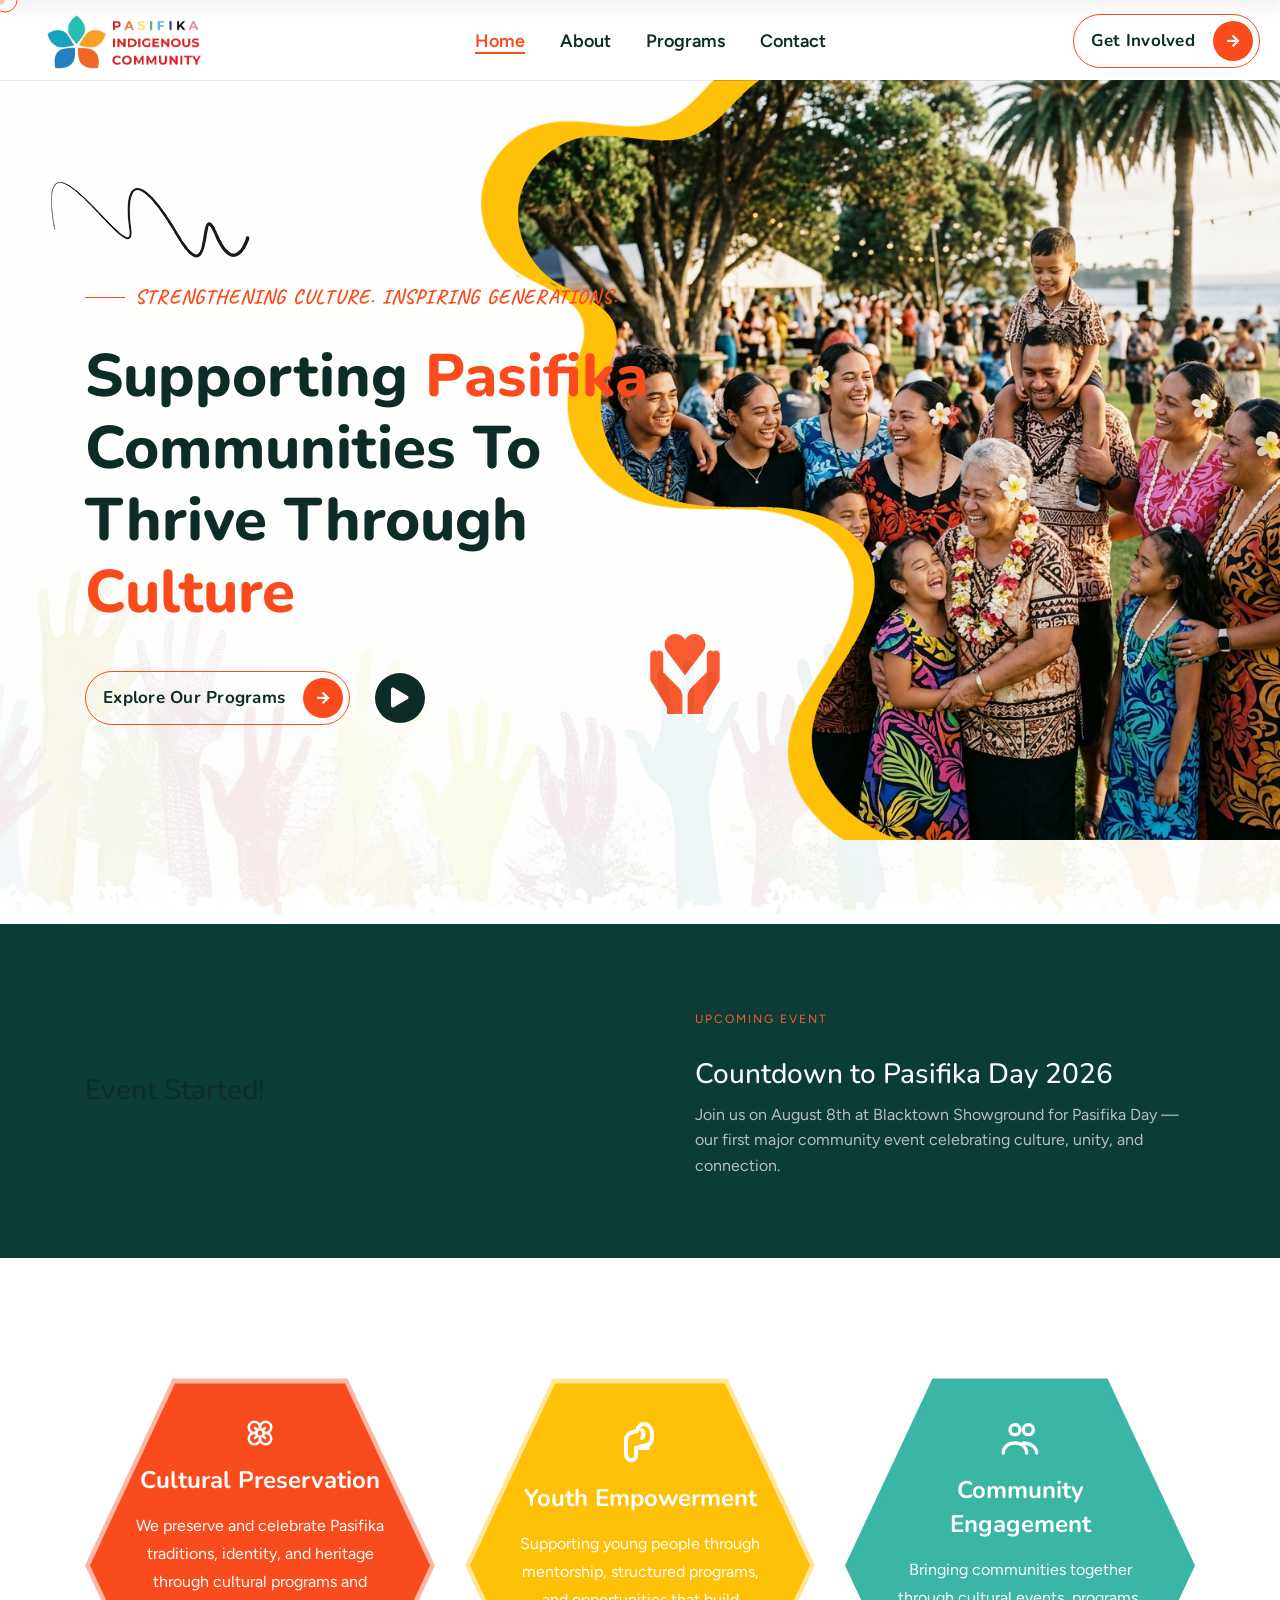
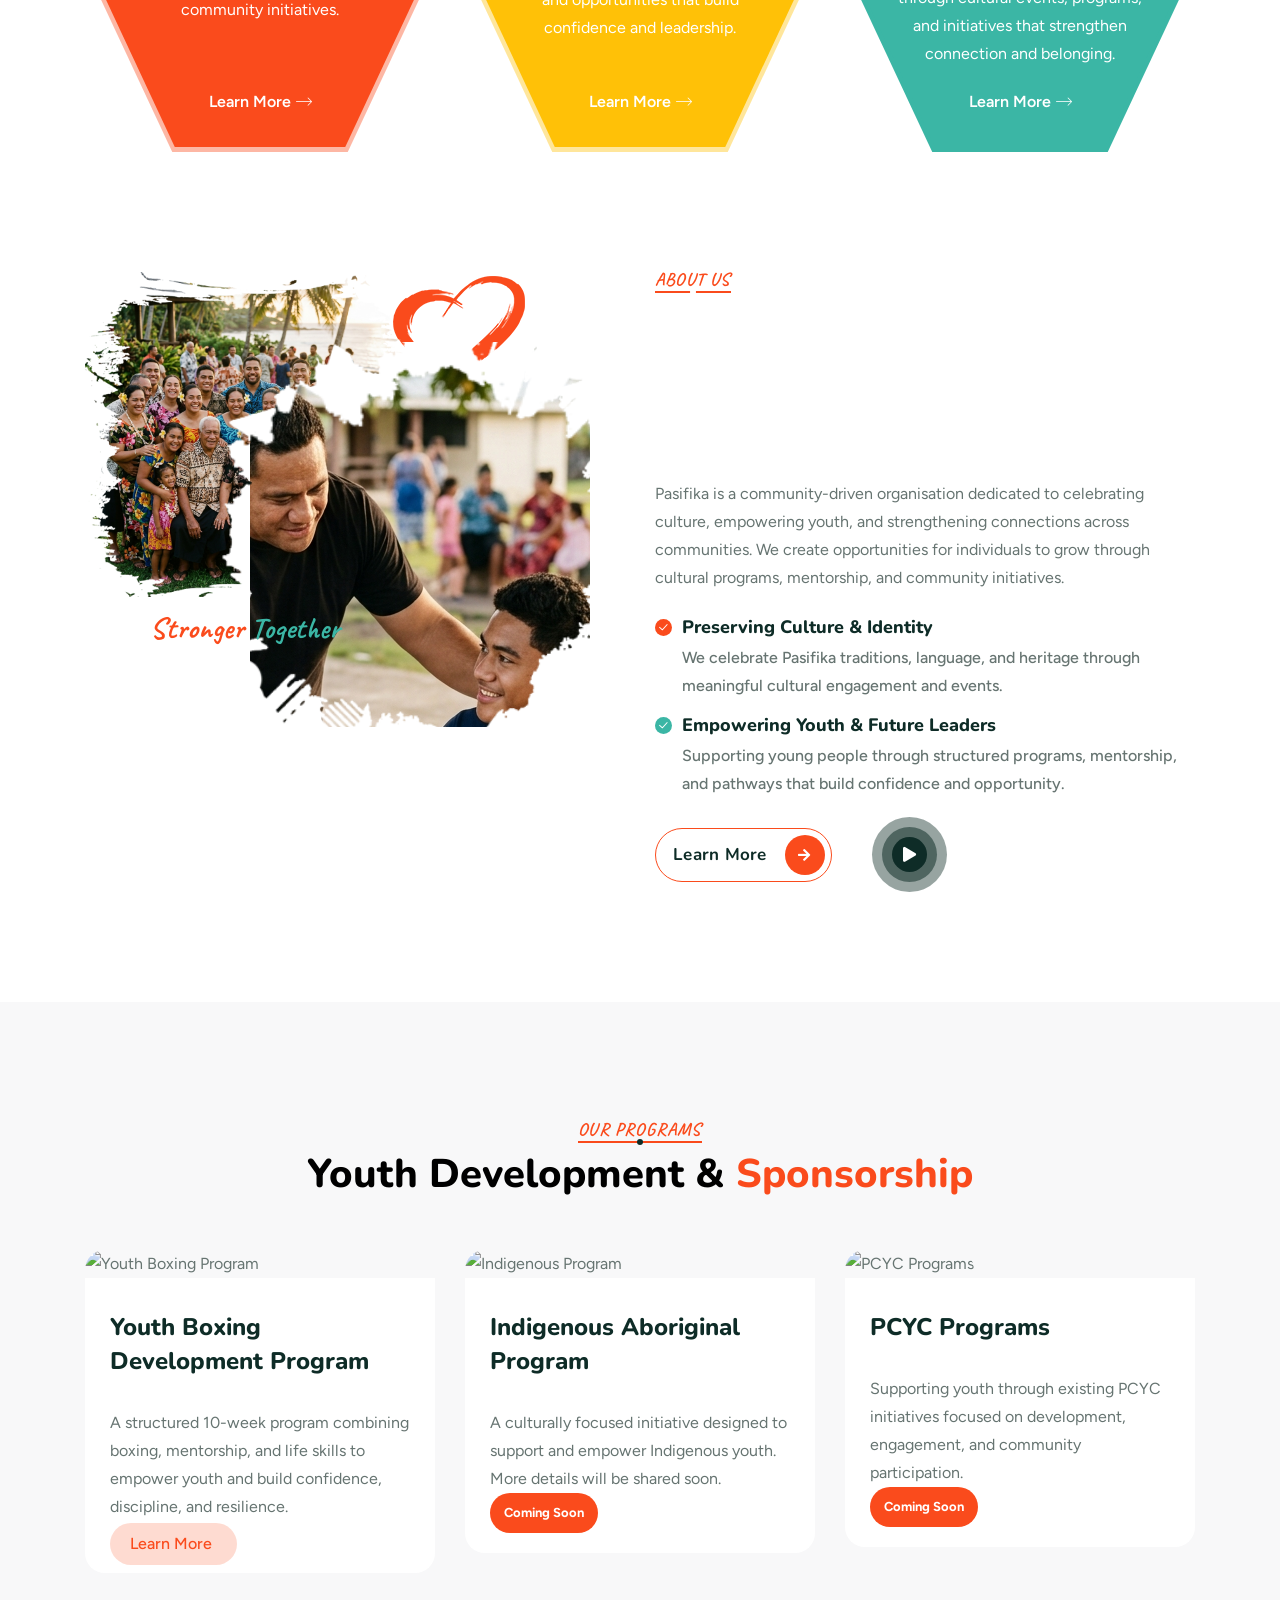
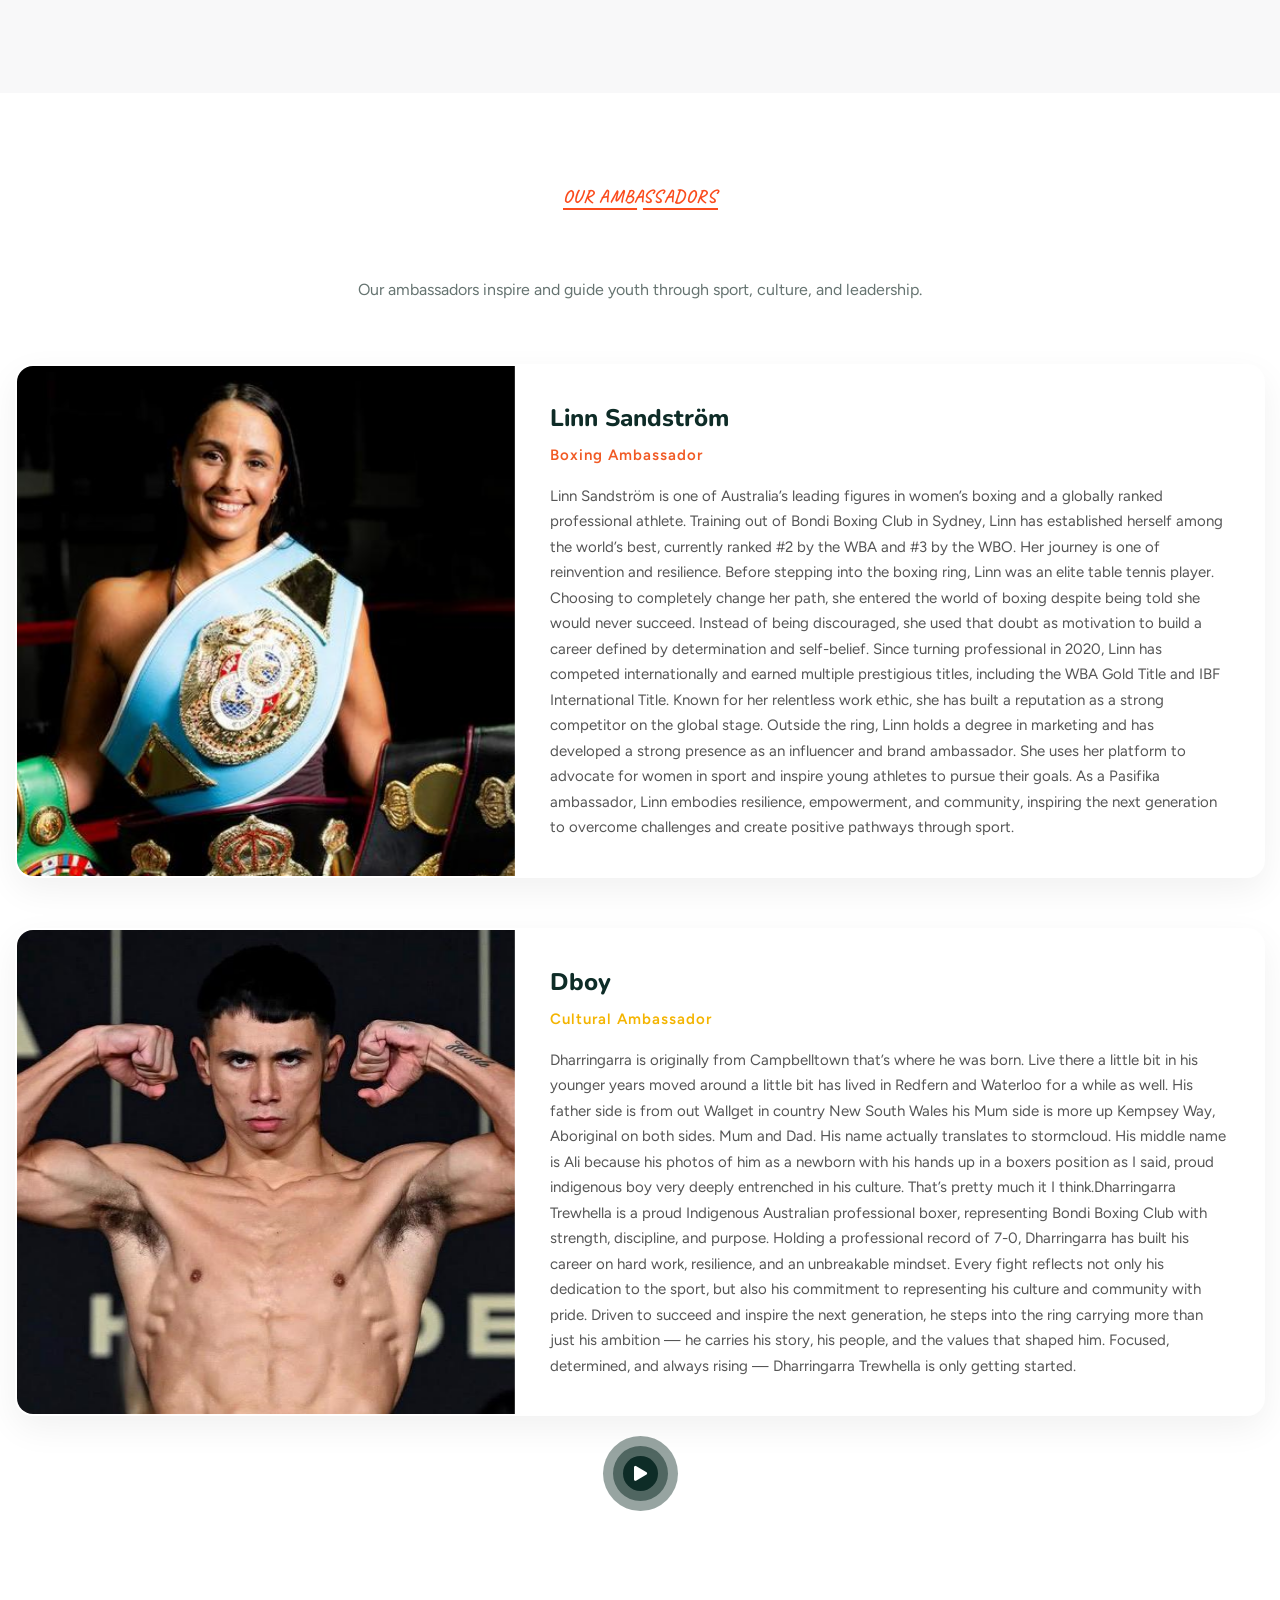
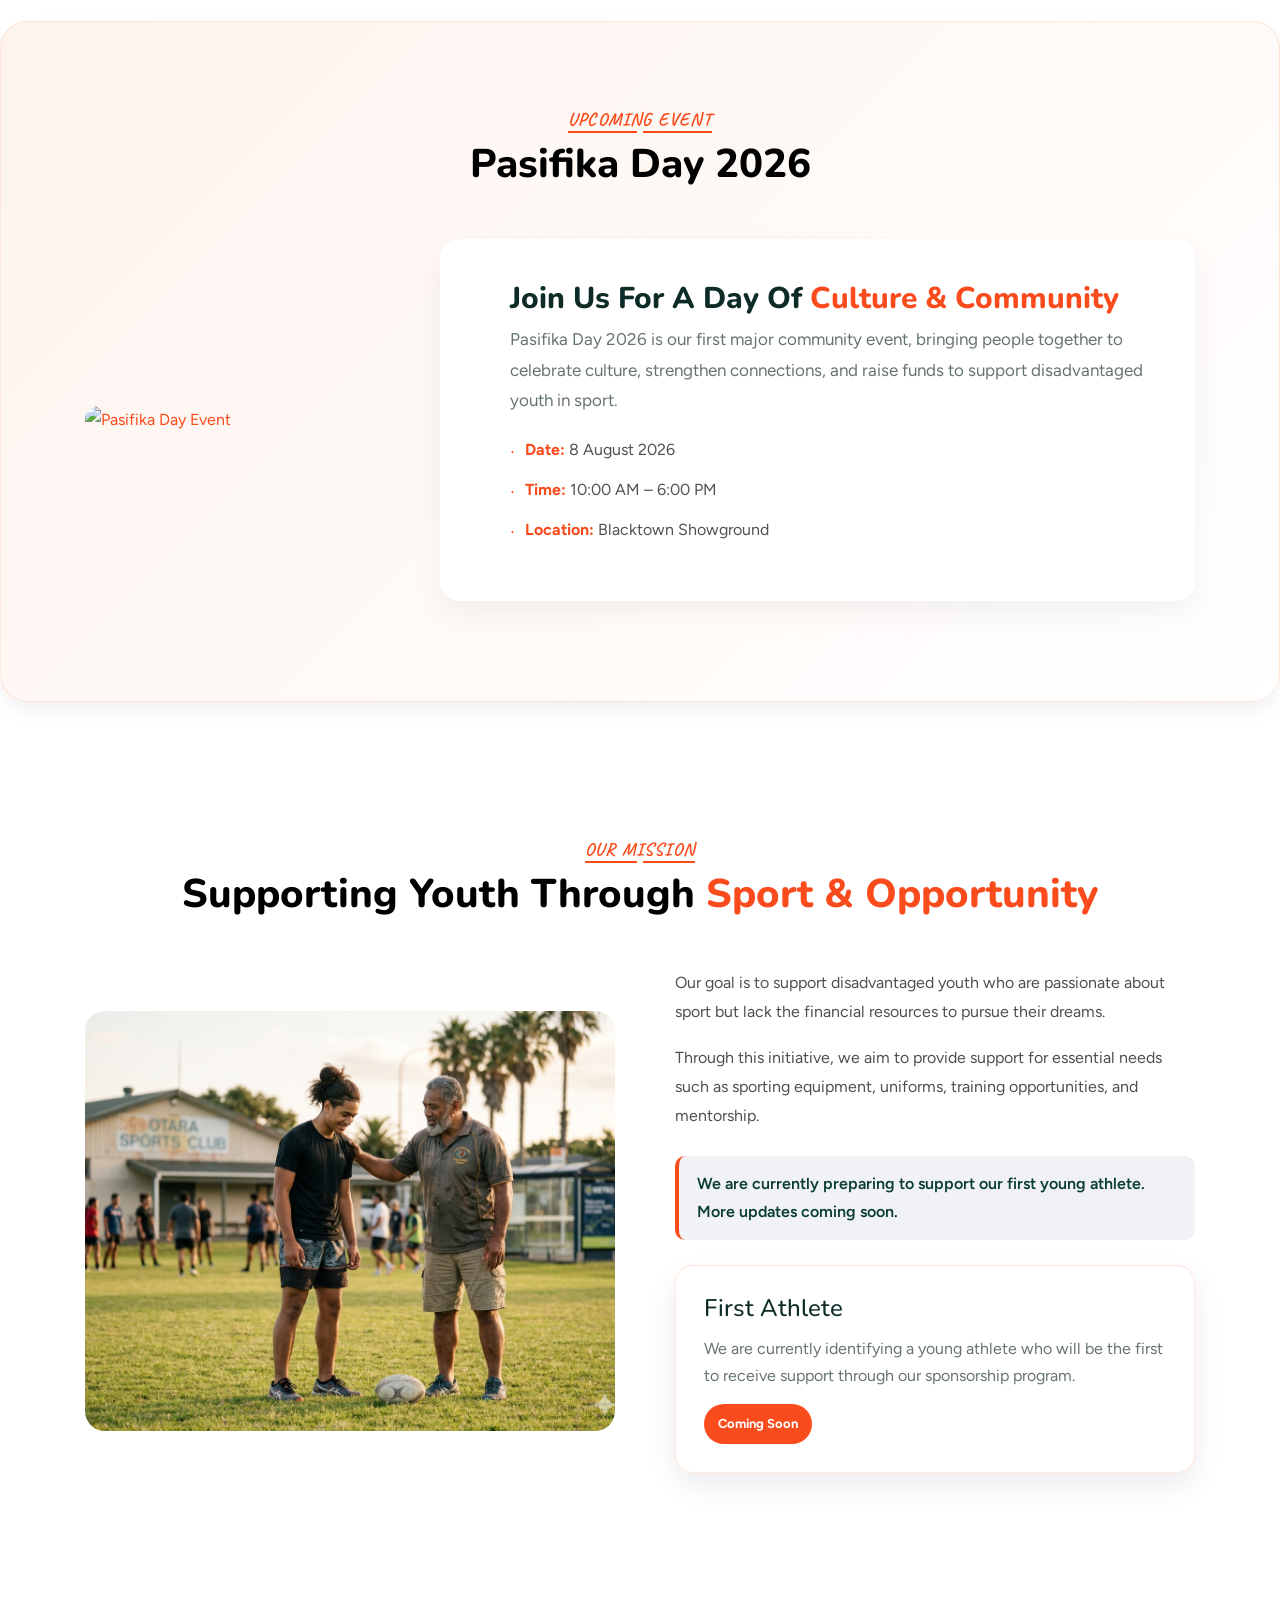
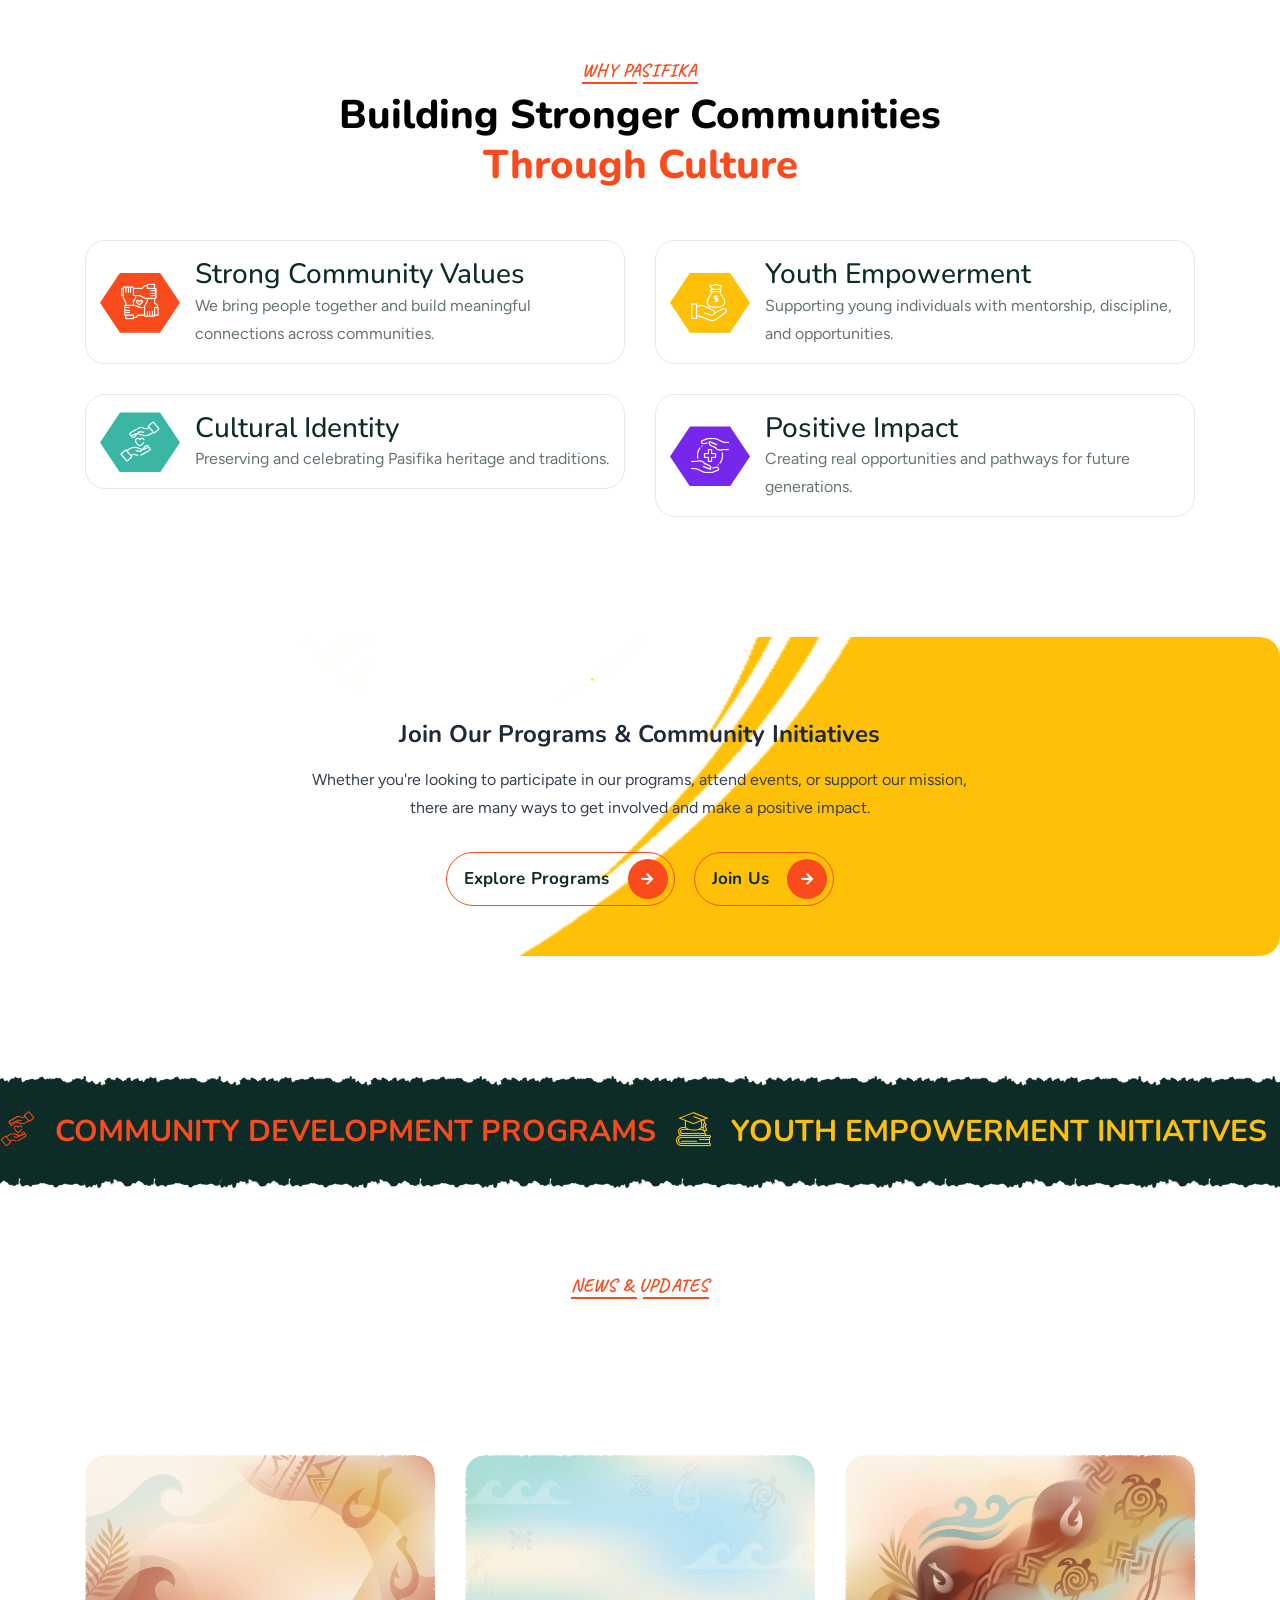
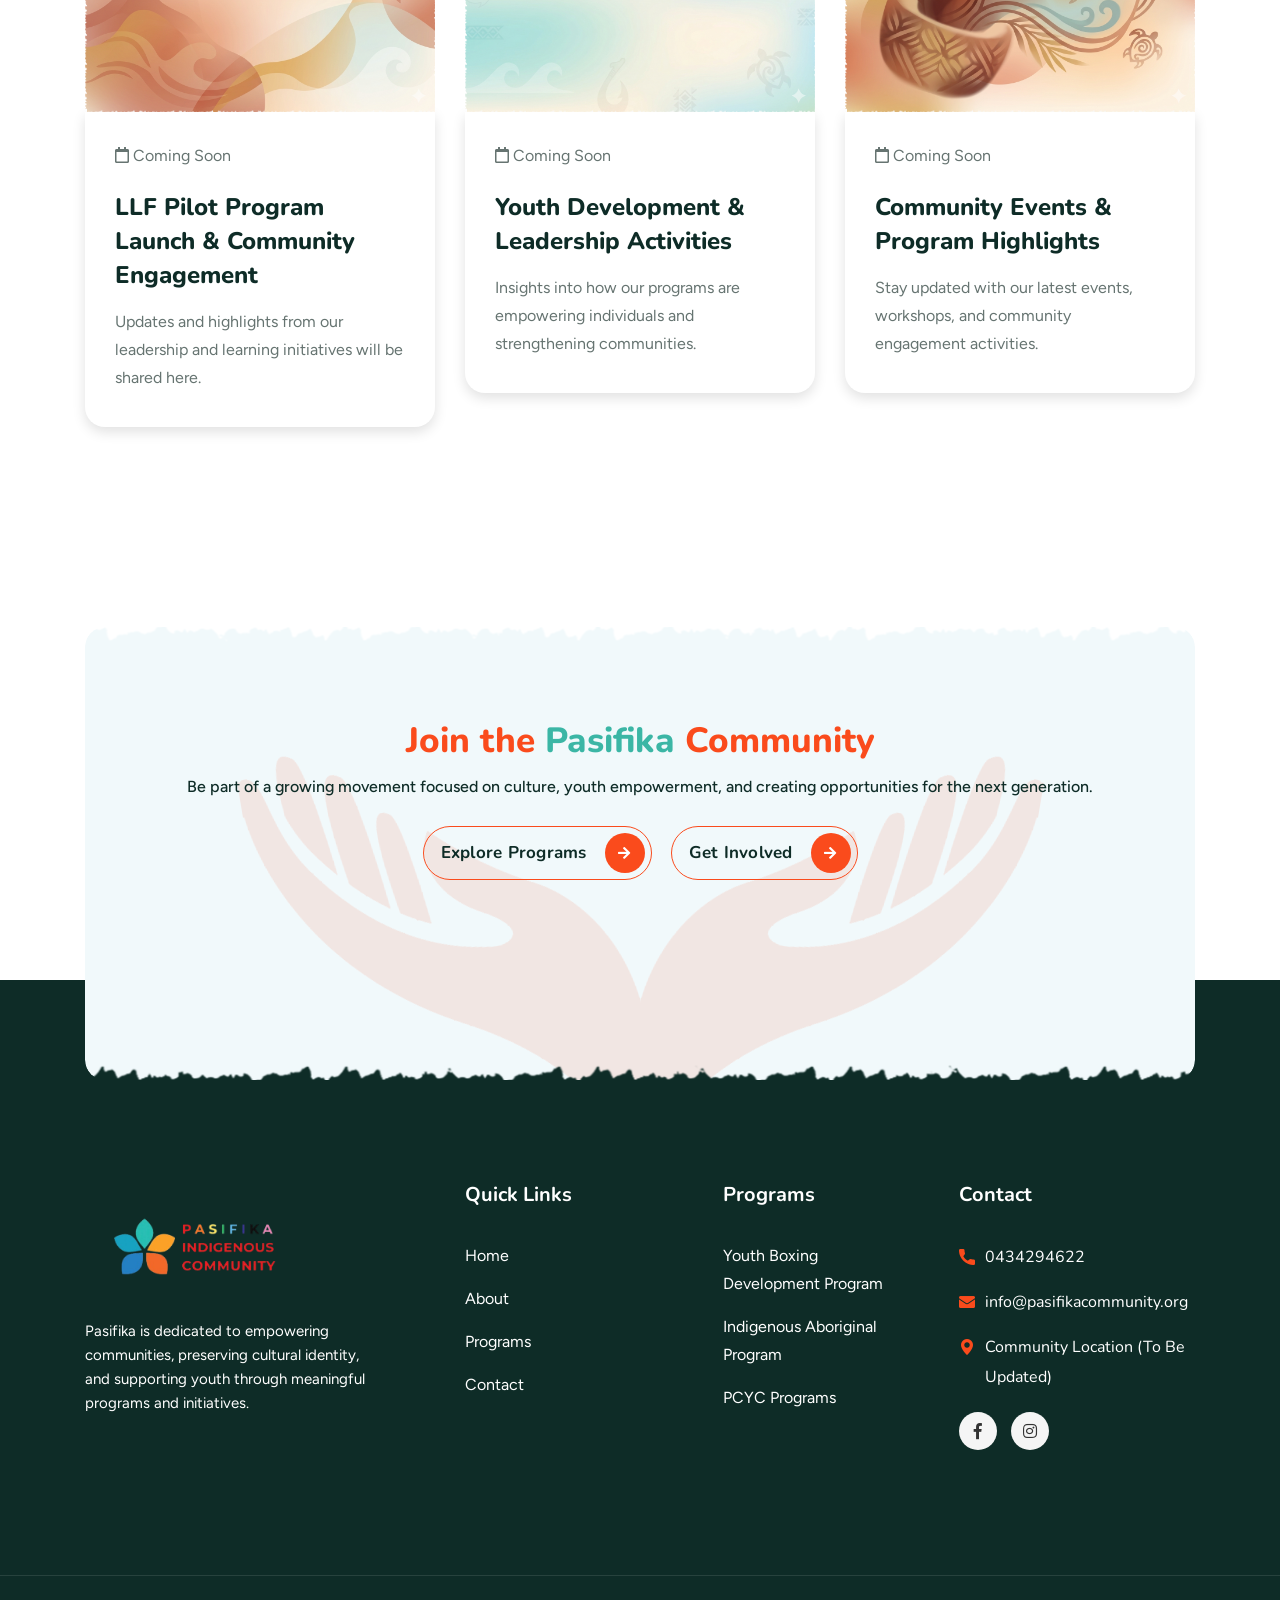
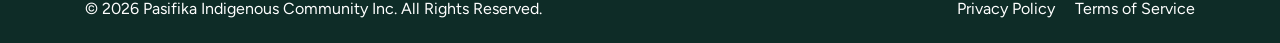
==== commit bc40590a: "Complete" ====
--- a/index.html
+++ b/index.html
@@ -1054,16 +1054,22 @@
             </div>
           </div>
 
-          <!-- Button -->
-          <div class="pf-ambassadors__cta text-center">
-            <a
-              href="assets/video/smoke-ceremony.mp4"
-              class="thm-btn video-popup"
-            >
-              <span class="thm-btn-text">Watch Our Cultural Ceremony</span>
-            </a>
-          </div>
-        </div>
+         
+
+
+<div class="about-three__video-link1">
+  <a href="assets/video/smoke-ceremony.mp4" class="video-popup">
+    
+    <div class="about-three__video-icon">
+      <span class="fa fa-play"></span>
+      <i class="ripple"></i>
+    </div>
+
+  </a>
+</div>
+
+  </a>
+</div>
       </section>
       <!-- Team Three End -->
 
@@ -1091,8 +1097,8 @@
 
             <!-- RIGHT: CONTENT -->
             <div class="event-highlight__content">
-              <h3 class="event-subtitle">
-                Join Us for a Day of Culture & Community
+              <h3 class="section-title__title1 title-animation">
+                Join Us for a Day of <span>Culture & Community</span>
               </h3>
 
               <p class="event-desc">
@@ -1113,10 +1119,9 @@
       </section>
       <!-- Event One End -->
 
-      <section class="youth-sponsorship">
-        <div class="container">
-          <!-- SECTION TITLE (IMPORTANT ADD) -->
-          <div class="section-title text-center">
+     <section class="youth-sponsorship">
+  <div class="container"> <!-- 🔥 IMPORTANT ADD -->
+ <div class="section-title text-center">
             <div class="section-title__tagline-box">
               <span class="section-title__tagline">Our Mission</span>
             </div>
@@ -1124,43 +1129,51 @@
               Supporting Youth Through <span>Sport & Opportunity</span>
             </h2>
           </div>
-
-          <div class="youth-sponsorship__inner">
-            <!-- LEFT CONTENT -->
-            <div class="youth-sponsorship__content">
-              <p>
-                Our goal is to support disadvantaged youth who are passionate
-                about sport but lack the financial resources to pursue their
-                dreams.
-              </p>
-
-              <p>
-                Through this initiative, we aim to provide support for essential
-                needs such as sporting equipment, uniforms, training
-                opportunities, and mentorship.
-              </p>
-
-              <p class="coming-soon">
-                We are currently preparing to support our first young athlete.
-                More updates coming soon.
-              </p>
-            </div>
-
-            <!-- RIGHT CARD -->
-            <div class="youth-sponsorship__card">
-              <div class="sponsorship-card">
-                <h3>First Athlete</h3>
-                <p>
-                  We are currently identifying a young athlete who will be the
-                  first to receive support through our sponsorship program.
-                </p>
-
-                <span class="coming-badge">Coming Soon</span>
-              </div>
-            </div>
-          </div>
-        </div>
-      </section>
+    <div class="youth-sponsorship__inner">
+
+      <!-- LEFT IMAGE -->
+      <div class="youth-sponsorship__image">
+        <img src="assets/images/resources/youth-support.png" alt="Youth Support" />
+      </div>
+
+      <!-- RIGHT CONTENT -->
+      <div class="youth-sponsorship__content">
+
+        <div class="youth-text">
+          <p>
+            Our goal is to support disadvantaged youth who are passionate
+            about sport but lack the financial resources to pursue their dreams.
+          </p>
+
+          <p>
+            Through this initiative, we aim to provide support for essential
+            needs such as sporting equipment, uniforms, training opportunities,
+            and mentorship.
+          </p>
+        </div>
+
+        <!-- 🔥 NEW HIGHLIGHT BOX -->
+        <div class="coming-soon-box">
+          We are currently preparing to support our first young athlete.
+          More updates coming soon.
+        </div>
+
+        <!-- CARD -->
+        <div class="sponsorship-card">
+          <h3>First Athlete</h3>
+          <p>
+            We are currently identifying a young athlete who will be the first
+            to receive support through our sponsorship program.
+          </p>
+          <span class="coming-badge">Coming Soon</span>
+        </div>
+
+      </div>
+
+    </div>
+
+  </div>
+</section>
 
       <!-- Why Choose One Start -->
       <section class="why-choose-one">
@@ -1901,35 +1914,45 @@
     <script src="assets/js/gsap/gsap.js"></script>
     <script src="assets/js/gsap/ScrollTrigger.js"></script>
     <script src="assets/js/gsap/SplitText.js"></script>
-
+<script src="assets/js/script.js"></script>
     <script>
-      const eventDate = new Date("2026-08-08T10:00:00").getTime();
-
-      function updateCountdown() {
-        const now = new Date().getTime();
-        const distance = eventDate - now;
-
-        if (distance <= 0) {
-          document.querySelector(".event-countdown").innerHTML =
-            "Event Started!";
-          return;
-        }
-
-        const days = Math.floor(distance / (1000 * 60 * 60 * 24));
-        const hours = Math.floor((distance / (1000 * 60 * 60)) % 24);
-        const minutes = Math.floor((distance / (1000 * 60)) % 60);
-        const seconds = Math.floor((distance / 1000) % 60);
-
-        document.getElementById("days").innerHTML = days;
-        document.getElementById("hours").innerHTML = hours;
-        document.getElementById("minutes").innerHTML = minutes;
-        document.getElementById("seconds").innerHTML = seconds;
-      }
-
-      setInterval(updateCountdown, 1000);
-      updateCountdown();
+     // Event Date (Adjust time if needed)
+const eventDate = new Date("2026-08-08T10:00:00").getTime();
+
+// Format numbers to always show 2 digits
+function formatTime(value) {
+  return value.toString().padStart(2, "0");
+}
+
+function updateCountdown() {
+  const now = new Date().getTime();
+  const distance = eventDate - now;
+
+  // If event started
+  if (distance <= 0) {
+    document.querySelector(".boxing-timer__countdown").innerHTML =
+      "<h3>Event Started!</h3>";
+    return;
+  }
+
+  // Time calculations
+  const days = Math.floor(distance / (1000 * 60 * 60 * 24));
+  const hours = Math.floor((distance / (1000 * 60 * 60)) % 24);
+  const minutes = Math.floor((distance / (1000 * 60)) % 60);
+  const seconds = Math.floor((distance / 1000) % 60);
+
+  // Update DOM with formatted values
+  document.getElementById("days").innerHTML = formatTime(days);
+  document.getElementById("hours").innerHTML = formatTime(hours);
+  document.getElementById("minutes").innerHTML = formatTime(minutes);
+  document.getElementById("seconds").innerHTML = formatTime(seconds);
+}
+
+// Run immediately + every second
+updateCountdown();
+setInterval(updateCountdown, 1000);
     </script>
 
-    <script src="assets/js/script.js"></script>
+    
   </body>
 </html>
--- a/assets/css/style.css
+++ b/assets/css/style.css
@@ -3595,139 +3595,102 @@
 
 
 
+/* SECTION */
 .youth-sponsorship {
     padding: 100px 0 !important;
-    border-top: 1px solid rgba(0,0,0,.04) !important;
-    border-bottom: 1px solid rgba(0,0,0,.04) !important;
-}
-
+}
+
+/* INNER */
 .youth-sponsorship__inner {
     display: flex !important;
-    align-items: flex-start !important;
-    gap: 50px !important;
+    align-items: center !important;
+    gap: 60px !important;
     flex-wrap: wrap !important;
 }
 
-/* LEFT */
+/* IMAGE */
+.youth-sponsorship__image {
+    flex: 1 !important;
+}
+
+.youth-sponsorship__image img {
+    width: 100% !important;
+    height: 420px !important;
+    object-fit: cover !important;
+    border-radius: 20px !important;
+}
+
+/* CONTENT */
 .youth-sponsorship__content {
     flex: 1 !important;
-    min-width: 280px !important;
-    max-width: 640px !important;
-}
-
-.youth-sponsorship__content p {
+    max-width: 520px !important;
+}
+
+/* TEXT BLOCK */
+.youth-text p {
+    margin-bottom: 18px !important;
+    line-height: 1.8 !important;
     color: #4f4f4f !important;
-    font-size: 16px !important;
-    line-height: 1.8 !important;
-    margin-bottom: 14px !important;
-}
-
-.youth-sponsorship__content .coming-soon {
+}
+
+/* 🔥 HIGHLIGHT BOX (BIG IMPROVEMENT) */
+.coming-soon-box {
+    margin: 25px 0 !important;
+    padding: 14px 18px !important;
+    background: rgba(13, 45, 83, 0.06) !important;
+    border-left: 4px solid var(--helpest-base) !important;
+    border-radius: 10px !important;
+    font-weight: 600 !important;
+    color: #0b3d2e !important;
+}
+
+/* CARD */
+.sponsorship-card {
+    margin-top: 25px !important;
+    padding: 28px !important;
+    border-radius: 18px !important;
+    background: #fff !important;
+    box-shadow: 0 12px 30px rgba(0,0,0,0.08) !important;
+    border: 1px solid rgba(243, 108, 33, 0.15) !important;
+    text-align: left !important;
+}
+
+.sponsorship-card h3 {
+    margin-bottom: 12px !important;
+    font-size: 24px !important;
+}
+
+.sponsorship-card p {
+    margin-bottom: 15px !important;
+    line-height: 1.7 !important;
+}
+
+/* BADGE */
+.coming-badge {
     display: inline-block !important;
-    font-size: 15px !important;
-    padding: 8px 14px !important;
-    background: rgba(13, 45, 83, .08) !important;
-    color: #0b3d2e !important;
-    font-weight: 700 !important;
-    border-radius: 10px !important;
-    border: 1px solid rgba(11, 61, 46, .23) !important;
-}
-/* RIGHT CARD */
-.youth-sponsorship__card {
-    flex: 1 !important;
-    min-width: 280px !important;
-    max-width: 460px !important;
-}
-
-.sponsorship-card {
-    background: #fff !important;
-    border-radius: 20px !important;
-    padding: 32px !important;
-    box-shadow: 0 12px 26px rgba(0, 0, 0, .06) !important;
-    border: 1px solid rgba(243, 108, 33, .15) !important;
-}
-
-.sponsorship-card h3 {
-    margin-bottom: 14px !important;
-    color: var(--helpest-black) !important;
-    font-size: 26px !important;
-    font-weight: 800 !important;
-}
-
-.sponsorship-card p {
-    margin-bottom: 18px !important;
-    color: #616161 !important;
-    font-size: 15px !important;
-    line-height: 1.8 !important;
-}
-
-.sponsorship-card .coming-badge {
-    display: inline-block !important;
+    padding: 6px 14px !important;
     background: var(--helpest-base) !important;
     color: #fff !important;
-    padding: 8px 16px !important;
     border-radius: 30px !important;
     font-size: 13px !important;
     font-weight: 700 !important;
 }
 
-@media (max-width: 991px) {
+/* RESPONSIVE */
+@media (max-width: 992px) {
     .youth-sponsorship__inner {
-        gap: 30px !important;
+        flex-direction: column !important;
+        gap: 40px !important;
     }
-    .youth-sponsorship__content,
-    .youth-sponsorship__card {
-        flex: 1 1 100% !important;
+
+    .youth-sponsorship__content {
         max-width: 100% !important;
     }
-    .youth-sponsorship__content {
-        margin-bottom: 25px !important;
+
+    .youth-sponsorship__image img {
+        height: 300px !important;
     }
-    .sponsorship-card {
-        padding: 25px !important;
-    }
-}
-
-@media (max-width: 767px) {
-    .youth-sponsorship {
-        padding: 60px 0 50px !important;
-    }
-    .youth-sponsorship__content p,
-    .sponsorship-card p {
-        font-size: 14px !important;
-    }
-    .sponsorship-card h3 {
-        font-size: 22px !important;
-    }
-}
-
-
-.sponsorship-card {
-    background: #fff !important;
-    padding: 30px !important;
-    border-radius: 20px !important;
-    box-shadow: 0 15px 40px rgba(0,0,0,0.08) !important;
-    text-align: center !important;
-}
-
-.sponsorship-card h3 {
-    margin-bottom: 10px !important;
-}
-
-.coming-badge,
-.coming-soon {
-    display: inline-block !important;
-    margin-top: 12px !important;
-    padding: 6px 14px !important;
-    background: var(--helpest-base) !important;
-    color: white;
-    border-radius: 30px !important;
-    font-size: 13px !important;
-    font-weight: 700 !important;
-    letter-spacing: .4px !important;
-}
-
-
+}
 .causes-three__read-more {
     bottom: 8px !important;
 }
@@ -3832,112 +3795,115 @@
 
 
 
-
-
 /* ================================
-   PASIFIKA AMBASSADORS (FINAL FIXED)
+   PASIFIKA AMBASSADORS (ROW LAYOUT FINAL)
 ================================ */
 
 .pf-ambassadors {
-    padding: 90px 0;
+    padding: 90px 0 !important;
 }
 
 .pf-container {
-    max-width: 1300px;
-    margin: 0 auto;
-    padding: 0 15px;
-}
-
-/* Grid */
+    max-width: 1300px !important;
+    margin: 0 auto !important;
+    padding: 0 15px !important;
+}
+
+/* ================================
+   GRID → STACKED ROWS
+================================ */
+
 .pf-ambassadors__grid {
-    display: flex;
-    justify-content: center;
-    gap: 50px;
-    margin-top: 60px;
-    flex-wrap: wrap;
-}
-
-/* Card */
+    display: flex !important;
+    flex-direction: column !important;
+    gap: 50px !important;
+    margin-top: 60px !important;
+}
+
+/* ================================
+   CARD → ROW STYLE
+================================ */
+
 .pf-amb-card {
-    width: 420px;
-    max-width: 100%;
-    background: #fff;
-    border-radius: 18px;
-    overflow: hidden;
-    box-shadow: 0 12px 35px rgba(0,0,0,0.06);
-    transition: all 0.35s ease;
-    border: 2px solid transparent;
-}
-
+    display: flex !important;
+    align-items: stretch !important;
+    width: 100% !important;
+    background: #fff !important;
+    border-radius: 18px !important;
+    overflow: hidden !important;
+    box-shadow: 0 12px 35px rgba(0,0,0,0.06) !important;
+    transition: all 0.35s ease !important;
+    border: 2px solid transparent !important;
+}
+
+/* Hover */
 .pf-amb-card:hover {
-    transform: translateY(-10px);
-    box-shadow: 0 25px 60px rgba(0,0,0,0.08);
+    transform: translateY(-6px) !important;
+    box-shadow: 0 25px 60px rgba(0,0,0,0.08) !important;
 }
 
 /* ================================
    TYPE COLORS
 ================================ */
 
-/* Boxing (Orange) */
 .pf-amb-card--boxing .team-three__title {
-    color: #f15a24;
-}
-
-/* Cultural (Yellow) */
+    color: #f15a24 !important;
+}
+
 .pf-amb-card--cultural .team-three__title {
-    color: #f4b400;
-}
-
-/* ================================
-   HOVER BORDER (NO FLICKER)
-================================ */
-
-/* Boxing */
+    color: #f4b400 !important;
+}
+
+/* Hover Borders */
 .pf-amb-card--boxing:hover {
-    border-color: #f15a24;
+    border-color: #f15a24 !important;
     box-shadow:
         0 25px 60px rgba(0,0,0,0.08),
-        0 0 0 3px rgba(241, 90, 36, 0.15);
-}
-
-/* Cultural */
+        0 0 0 3px rgba(241, 90, 36, 0.15) !important;
+}
+
 .pf-amb-card--cultural:hover {
-    border-color: #f4b400;
+    border-color: #f4b400 !important;
     box-shadow:
         0 25px 60px rgba(0,0,0,0.08),
-        0 0 0 3px rgba(244, 180, 0, 0.15);
+        0 0 0 3px rgba(244, 180, 0, 0.15) !important;
 }
 
 /* ================================
-   Image
+   IMAGE (LEFT SIDE)
 ================================ */
 
 .pf-amb-card__media {
-    position: relative;
-    height: 280px;
-    overflow: hidden;
-}
-
+    width: 40% !important;
+    min-height: 320px !important;
+    position: relative !important;
+    overflow: hidden !important;
+}
+
+/* Image animation (fade switch) */
 .pf-amb-card__media img {
-    position: absolute;
-    width: 100%;
-    height: 100%;
-    object-fit: cover;
+    position: absolute !important;
+    width: 100% !important;
+    height: 100% !important;
+    object-fit: cover !important;
     top: 0;
     left: 0;
     opacity: 0;
     animation: pfFade 8s ease-in-out infinite;
 }
 
+/* First image visible */
 .pf-amb-card__media img:nth-child(1) {
     opacity: 1;
     z-index: 2;
 }
 
+/* Second image delayed */
 .pf-amb-card__media img:nth-child(2) {
     animation-delay: 4s;
 }
 
+/* Fade animation */
 @keyframes pfFade {
     0%   { opacity: 1; }
     45%  { opacity: 1; }
@@ -3947,71 +3913,127 @@
 }
 
 /* ================================
-   Content
+   CONTENT (RIGHT SIDE)
 ================================ */
 
 .pf-amb-card__body {
-    padding: 30px 26px;
-    text-align: center;
-}
-
+    width: 60% !important;
+    padding: 35px !important;
+    text-align: left !important;
+    display: flex !important;
+    flex-direction: column !important;
+    justify-content: center !important;
+}
+
+/* Name */
 .pf-amb-card .team-three__name {
-    margin-bottom: 6px;
-}
-
+    font-size: 24px !important;
+    margin-bottom: 6px !important;
+}
+
+/* Role */
 .pf-amb-card .team-three__title {
-    margin-bottom: 10px;
-    font-weight: 500;
-}
-
+    margin-bottom: 15px !important;
+    font-weight: 600 !important;
+    font-size: 15px !important;
+    letter-spacing: 1px !important;
+}
+
+/* Bio */
 .pf-amb-card .ambassador-bio {
-    max-width: 300px;
-    margin: 0 auto;
+    max-width: 100% !important;
+    margin: 0 !important;
+    line-height: 1.7 !important;
+    font-size: 15px !important;
+    color: #555 !important;
 }
 
 /* ================================
-   BUTTON GAP
+   CTA BUTTON
 ================================ */
 
 .pf-ambassadors__cta {
-    margin-top: 60px;
+    margin-top: 60px !important;
 }
 
 /* ================================
-   Responsive
+   RESPONSIVE
 ================================ */
 
 @media (max-width: 992px) {
+
+    .pf-amb-card__media {
+        width: 45% !important;
+    }
+
+    .pf-amb-card__body {
+        width: 55% !important;
+    }
+}
+
+@media (max-width: 820px) {
+
     .pf-amb-card {
-        width: 340px;
+        flex-direction: column !important;
     }
-}
-
-/* Mobile image fix */
-@media (max-width: 768px) {
 
     .pf-amb-card__media {
-        height: auto;
+        width: 100% !important;
+        height: 260px !important;
+        position: relative !important;
     }
 
     .pf-amb-card__media img {
-        position: relative;
-        height: auto;
-        object-fit: contain;
-        animation: none;
-        opacity: 1;
+        position: absolute !important;
+        animation: none !important;
+        opacity: 1 !important;
     }
 
     .pf-amb-card__media img:nth-child(2) {
-        display: none;
+        display: none !important;
     }
-}
-
-
-
-
-
-
+
+    .pf-amb-card__body {
+        width: 100% !important;
+        padding: 25px !important;
+    }
+}
+
+
+
+.about-three__video-link1 {
+    margin-top: 50px !important;
+    display: flex !important;
+    justify-content: center !important; /* center it nicely */
+}
+
+
+.about-three__video-link1 {
+    margin: 0 !important;
+    position: relative !important;
+    top: 40px !important;
+    display: flex !important;
+    align-items: center !important;
+}
+
+
+
+
+
+
+.section-title__title1 {
+    color: var(--helpest-black);
+    font-size: 30px;
+    line-height: 50px;
+    font-weight: 800;
+    text-transform: capitalize;
+    margin: 5px 0 0;
+}
+
+
+.section-title__title1 span {
+    color: var(--helpest-base);
+}
 
 
 
@@ -4041,4 +4063,105 @@
     background: #f15a24;
     color: #fff;
     transform: translateY(-3px);
+}
+
+
+
+/* BOXER TIMER */
+
+
+
+
+/* Section Styling */
+.boxing-timer {
+  background-color: #0b3d36 !important;
+  padding: 80px 0 !important;
+  color: #fff !important;
+}
+
+/* Layout */
+.boxing-timer__inner {
+  display: flex !important;
+  align-items: center !important;
+  justify-content: space-between !important;
+  gap: 60px !important;
+  flex-wrap: wrap !important;
+}
+
+/* Countdown Container */
+.boxing-timer__countdown {
+  display: flex !important;
+  gap: 50px !important;
+}
+
+/* Each Time Box */
+.time-box {
+  text-align: center !important;
+  min-width: 90px !important;
+}
+
+/* Numbers */
+.time-box h2 {
+  font-size: 72px !important;
+  font-weight: 700 !important;
+  margin: 0 !important;
+  line-height: 1 !important;
+
+  /* 🔥 Critical fixes */
+  font-variant-numeric: tabular-nums !important;
+  letter-spacing: 2px !important;
+}
+
+/* Labels */
+.time-box p {
+  margin-top: 10px !important;
+  font-size: 14px !important;
+  letter-spacing: 2px !important;
+  text-transform: uppercase !important;
+  opacity: 0.8 !important;
+}
+
+/* Right Content */
+.boxing-timer__content {
+  max-width: 500px !important;
+}
+
+/* Tag */
+.boxing-timer__tag {
+  color: #ff5a2c !important;
+  text-transform: uppercase !important;
+  font-size: 12px !important;
+  letter-spacing: 2px !important;
+  display: inline-block !important;
+  margin-bottom: 15px !important;
+}
+
+/* Heading */
+.boxhaiding {
+  font-size: 40px !important;
+  margin-bottom: 20px !important;
+}
+
+/* Paragraph */
+.boxing-timer__content p {
+  font-size: 16px !important;
+  line-height: 1.6 !important;
+  opacity: 0.9 !important;
+}
+
+/* Responsive */
+@media (max-width: 768px) {
+  .boxing-timer__inner {
+    flex-direction: column !important;
+    align-items: flex-start !important;
+  }
+
+  .boxing-timer__countdown {
+    gap: 25px !important;
+    flex-wrap: wrap !important;
+  }
+
+  .time-box h2 {
+    font-size: 48px !important;
+  }
 }
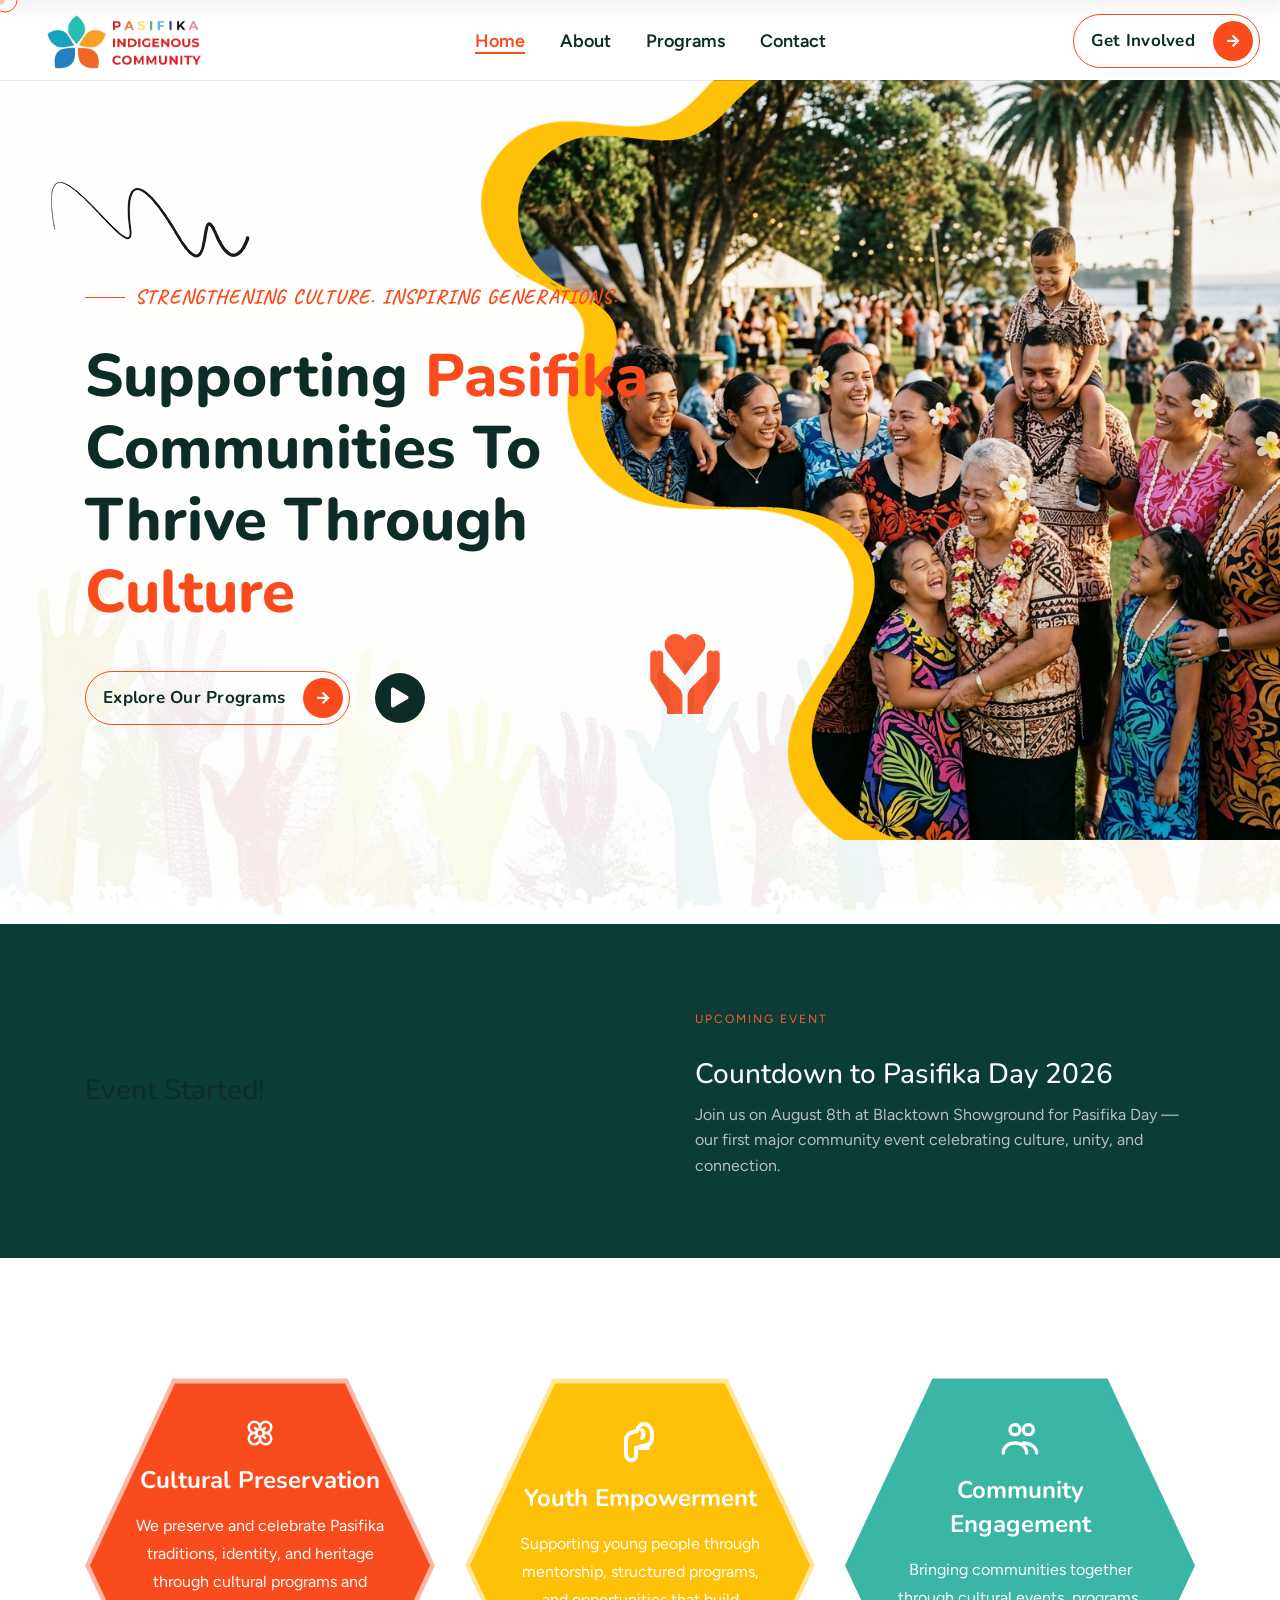
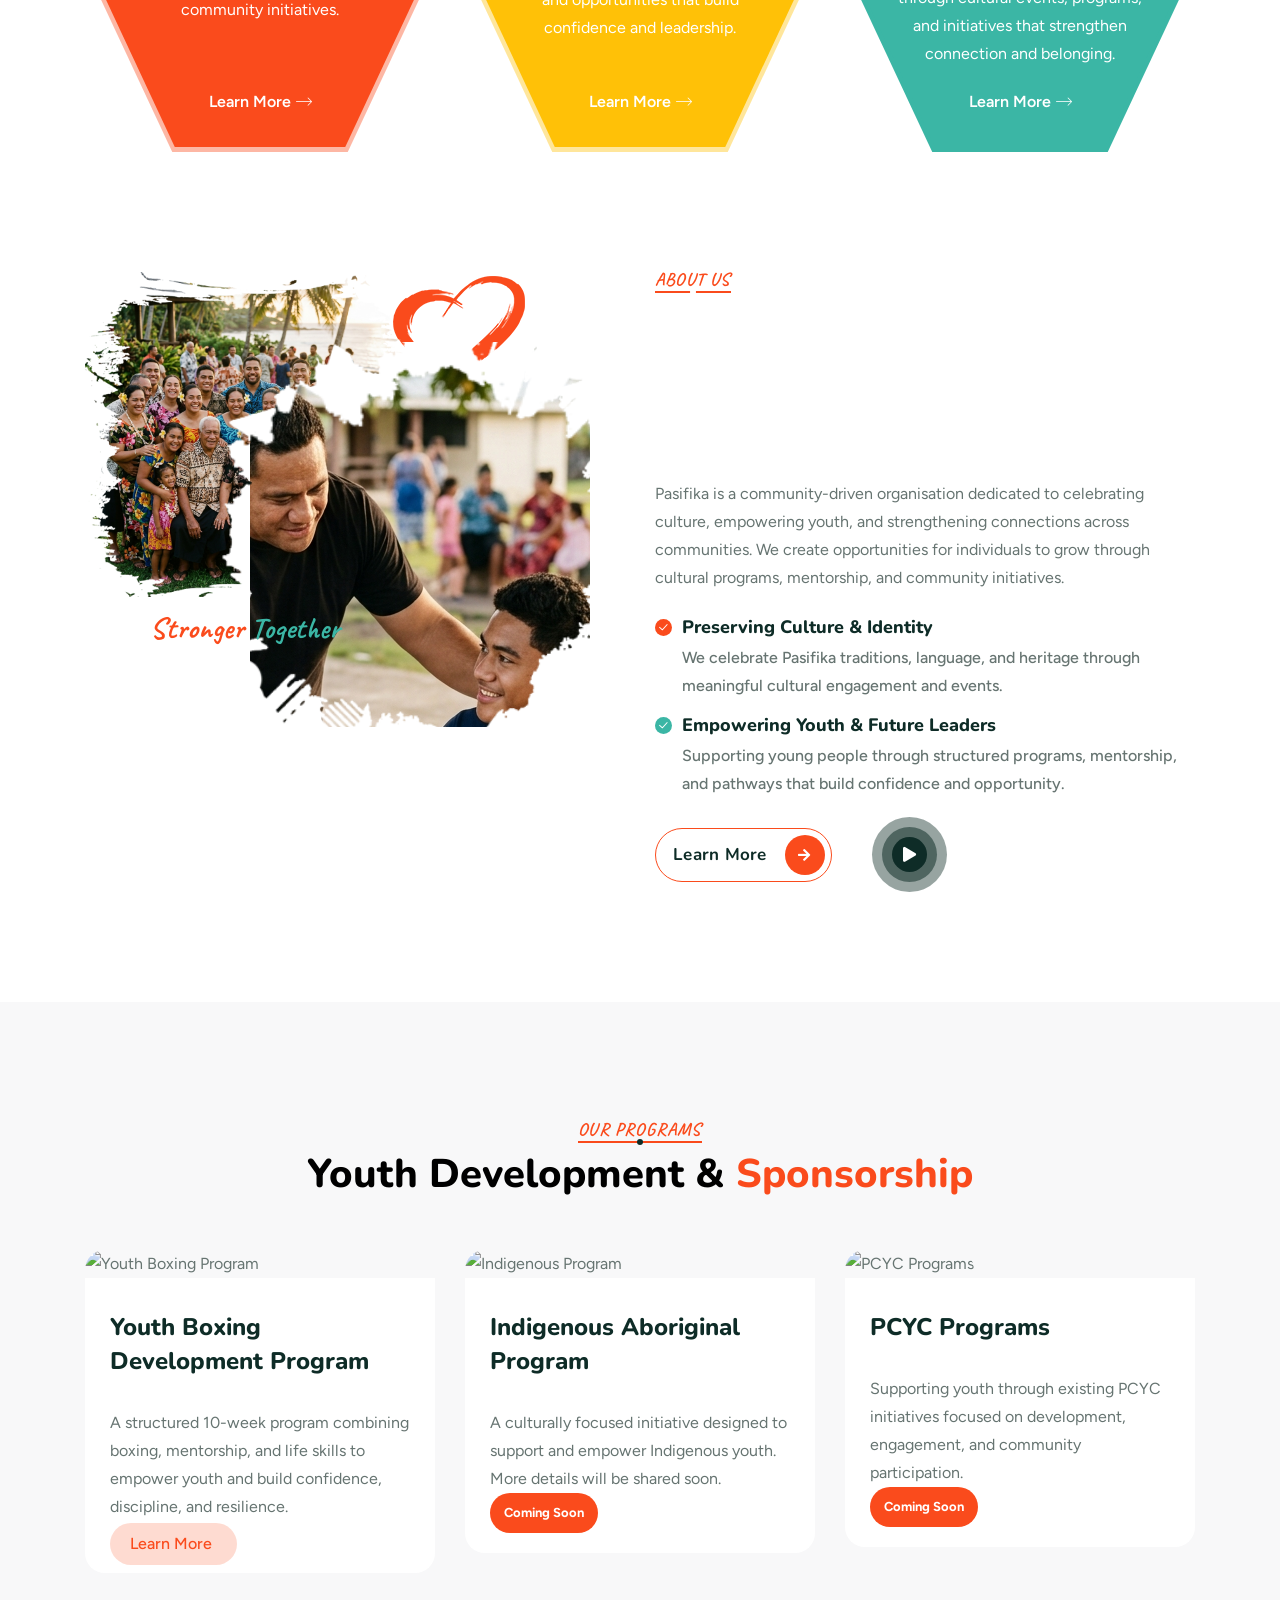
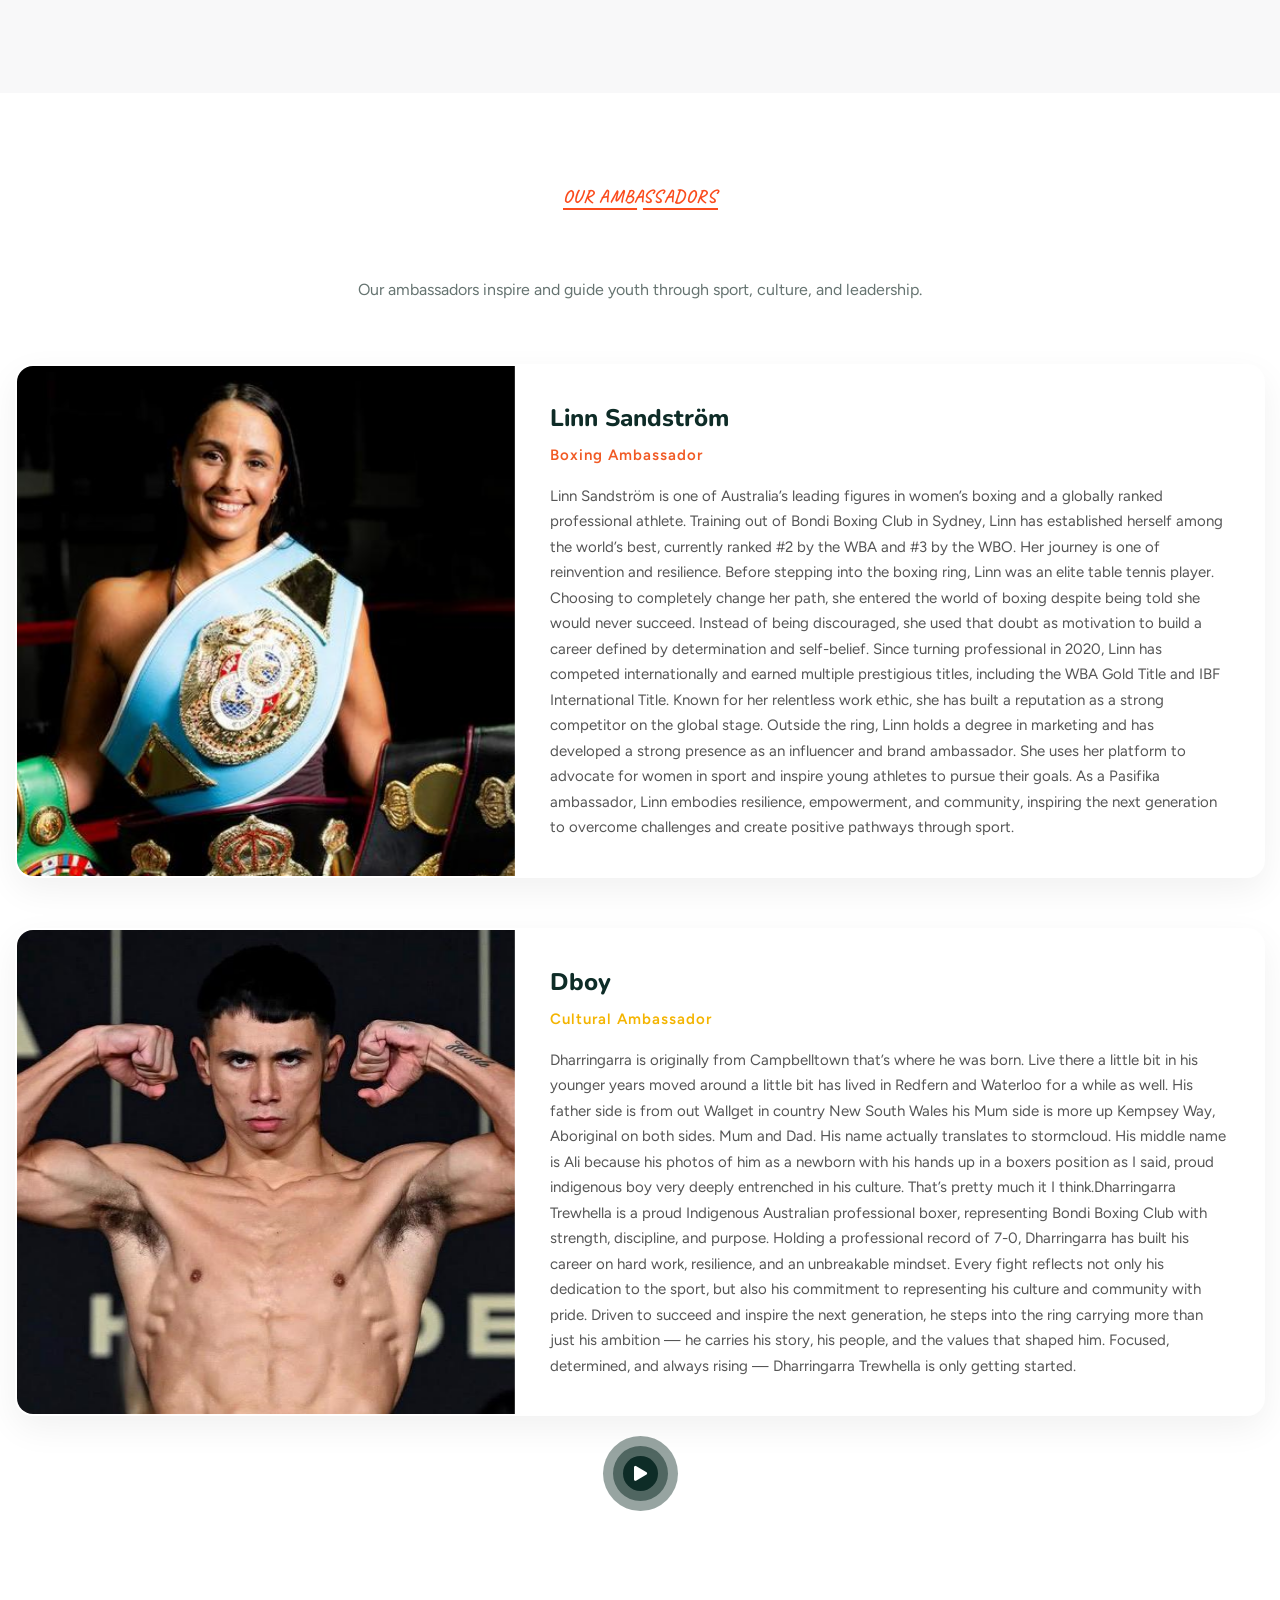
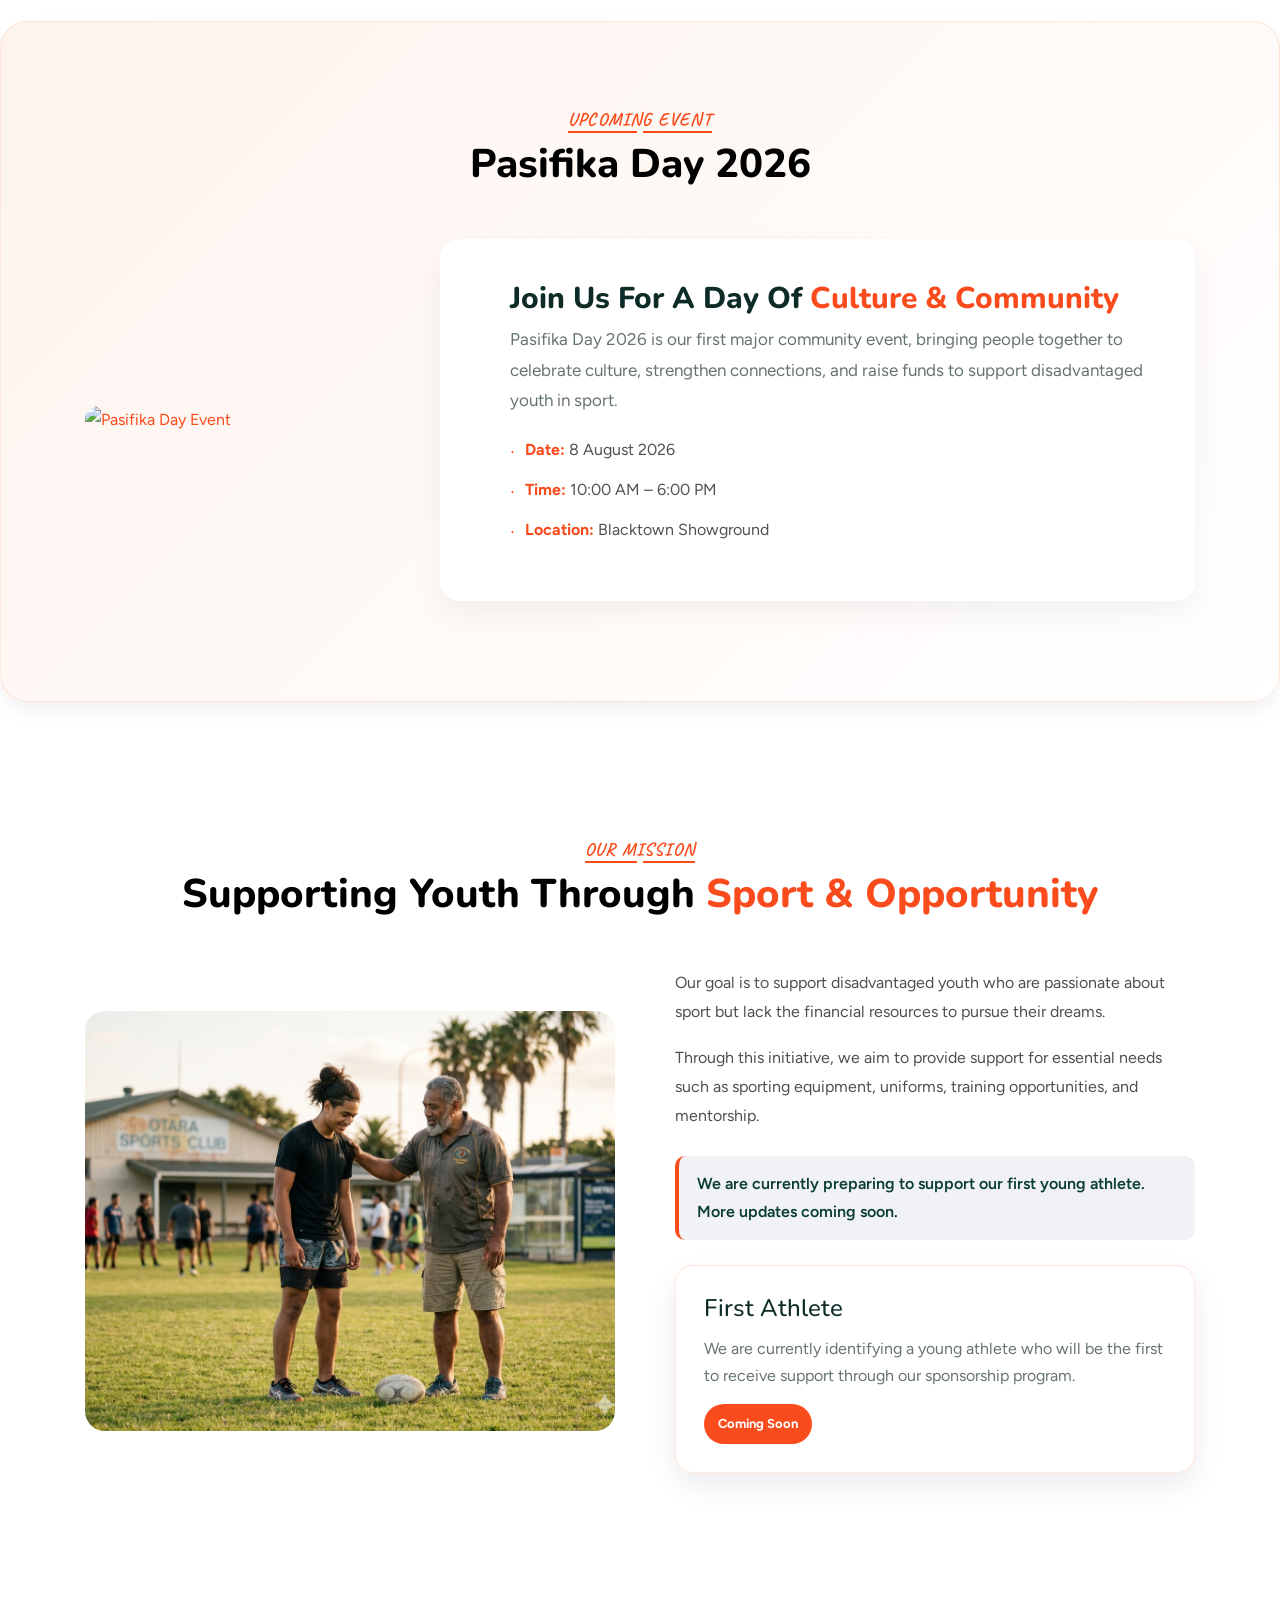
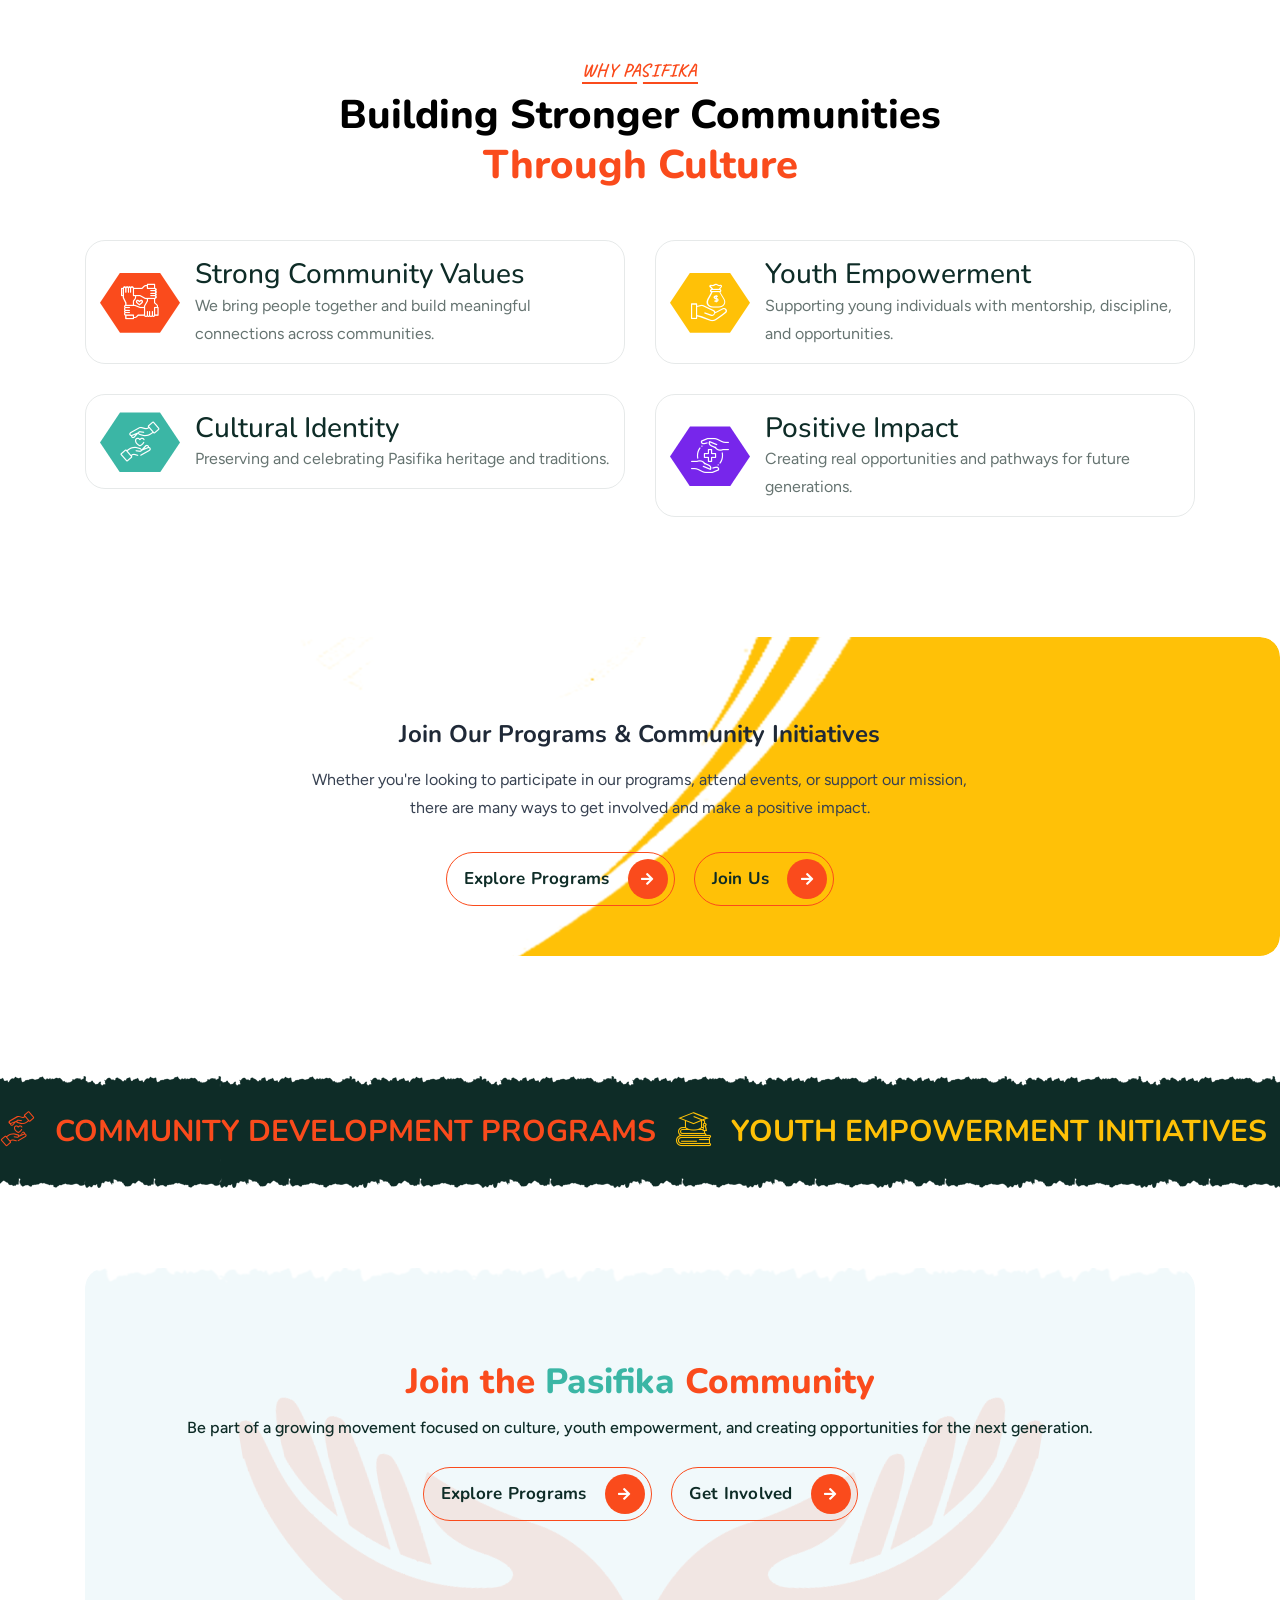
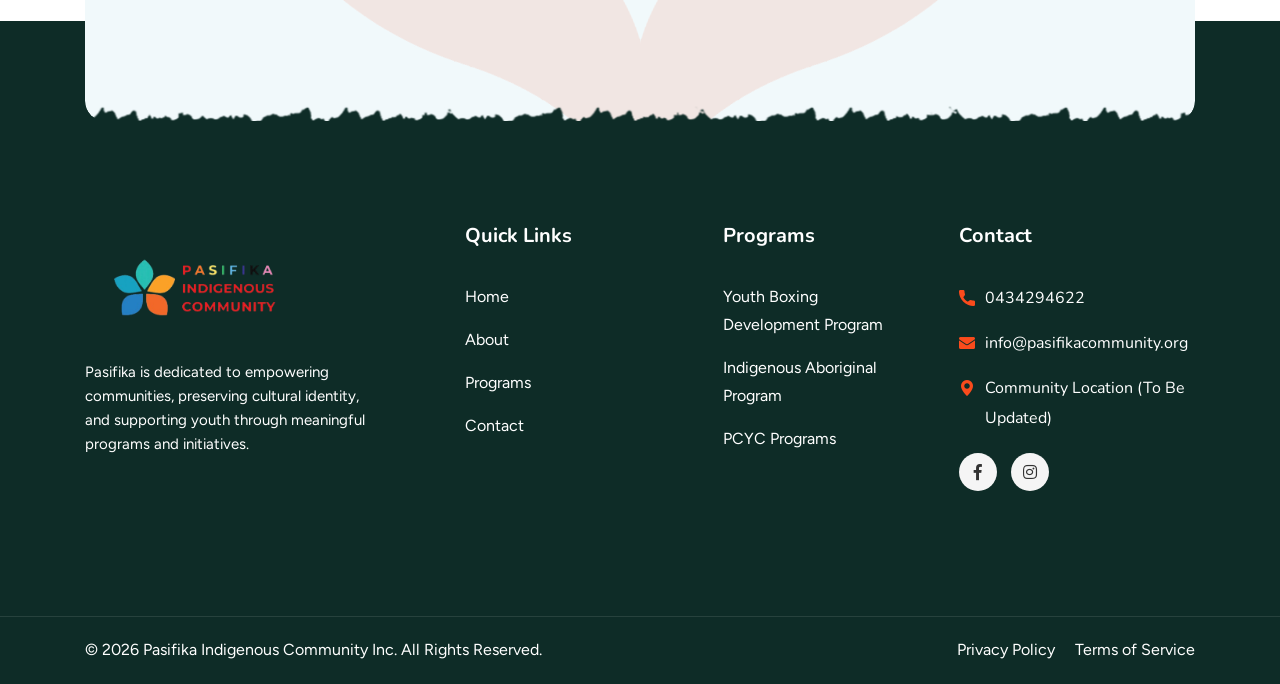
==== commit e823047b: "New" ====
--- a/index.html
+++ b/index.html
@@ -1561,7 +1561,7 @@
 
       <!--Blog Three End-->
       <!-- News & Updates Section Start -->
-      <section class="blog-three">
+      <!-- <section class="blog-three">
         <div class="container">
           <div
             class="section-title text-center sec-title-animation animation-style1"
@@ -1576,7 +1576,7 @@
           </div>
 
           <ul class="row list-unstyled">
-            <!-- Item 1 -->
+      
             <li class="col-xl-4 col-lg-4 col-md-6">
               <div class="blog-three__single">
                 <div class="blog-three__img">
@@ -1599,7 +1599,7 @@
               </div>
             </li>
 
-            <!-- Item 2 -->
+           
             <li class="col-xl-4 col-lg-4 col-md-6">
               <div class="blog-three__single">
                 <div class="blog-three__img">
@@ -1622,7 +1622,7 @@
               </div>
             </li>
 
-            <!-- Item 3 -->
+          
             <li class="col-xl-4 col-lg-4 col-md-6">
               <div class="blog-three__single">
                 <div class="blog-three__img">
@@ -1646,7 +1646,7 @@
             </li>
           </ul>
         </div>
-      </section>
+      </section> -->
       <!-- News & Updates Section End -->
       <!--Blog Three End-->
 
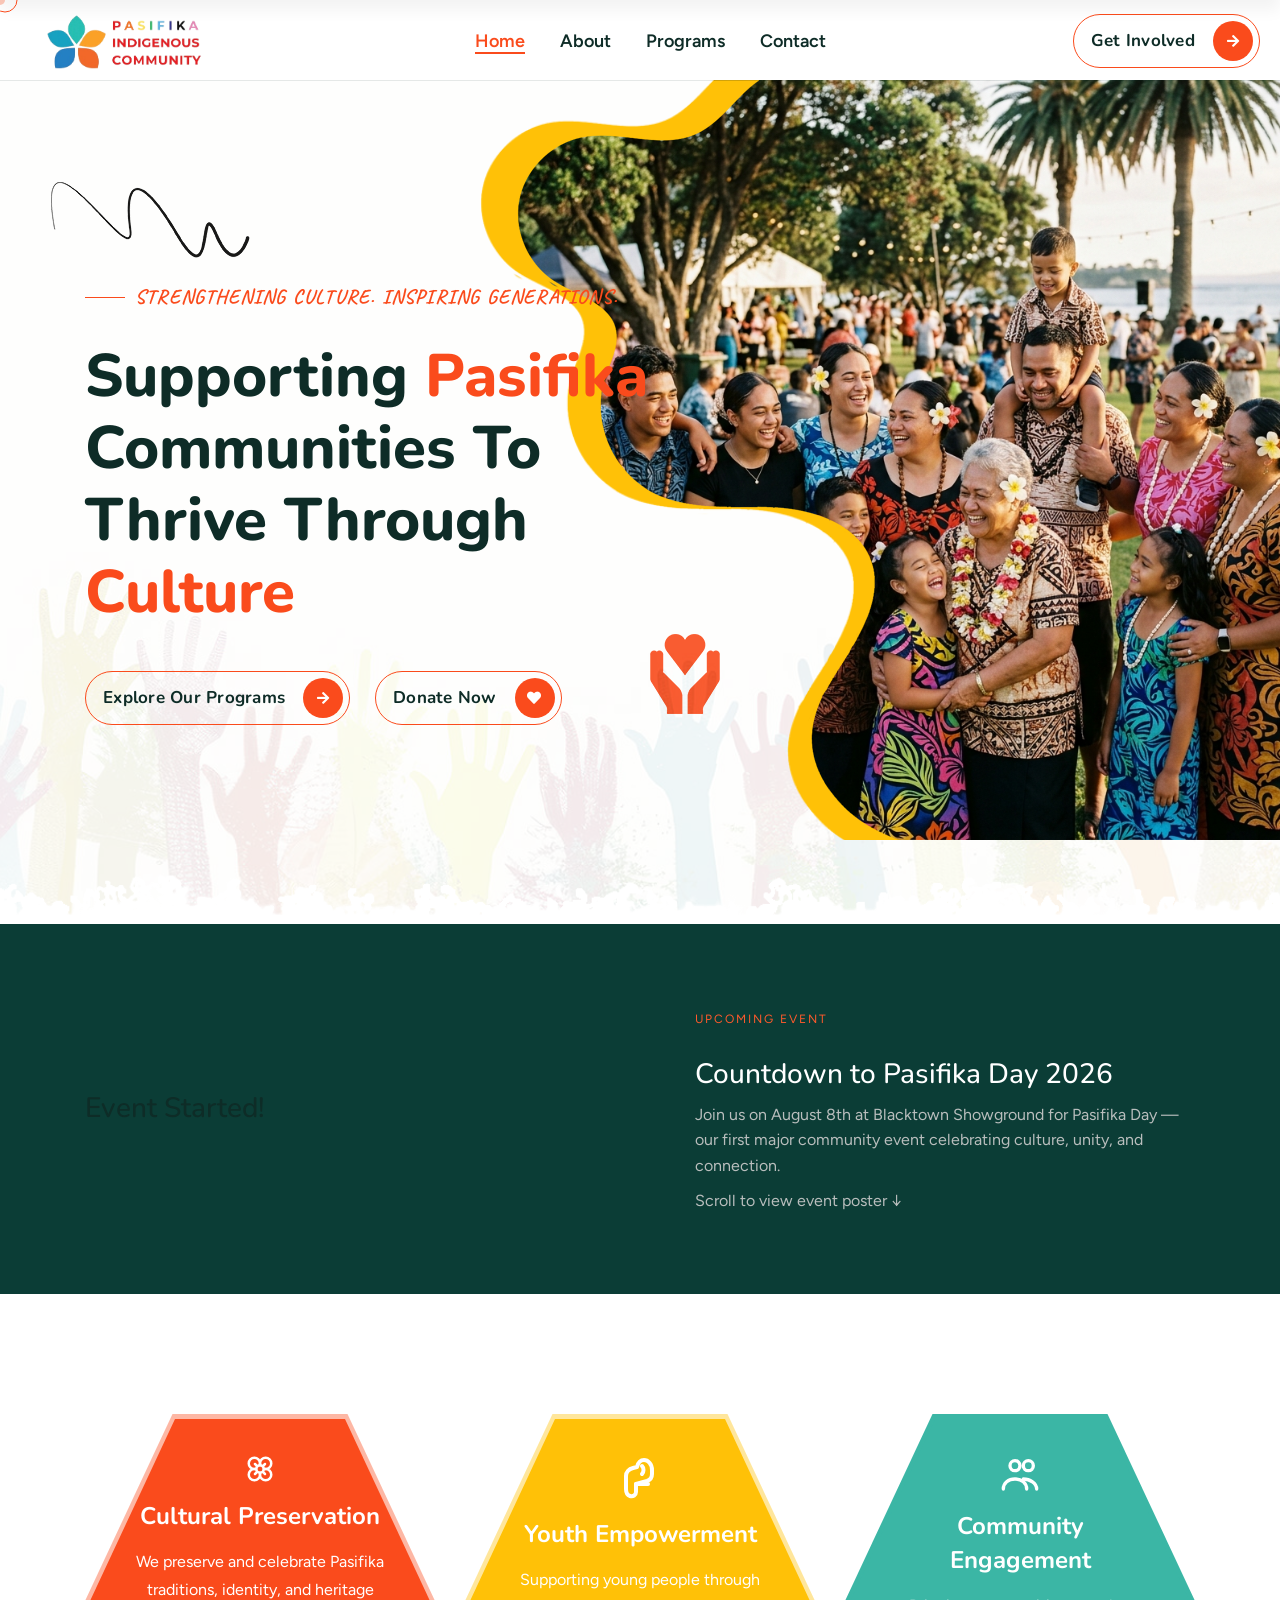
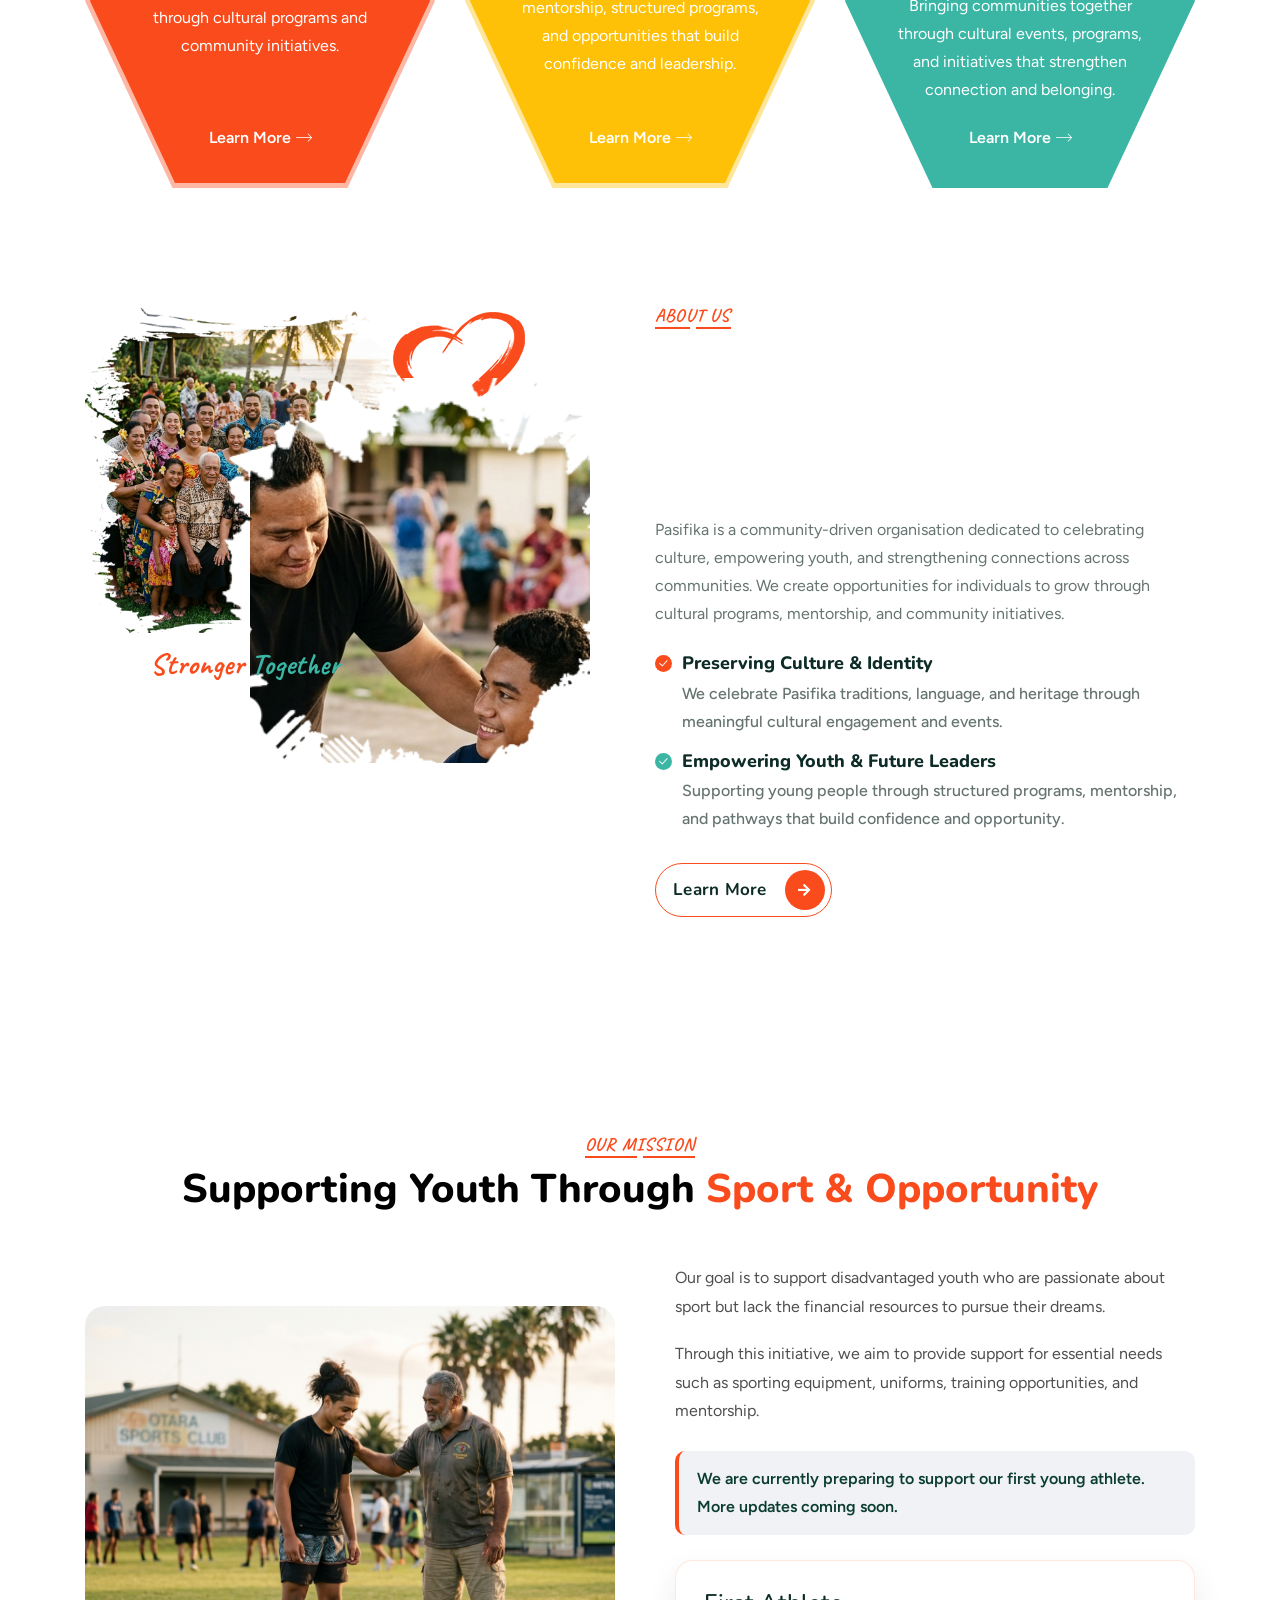
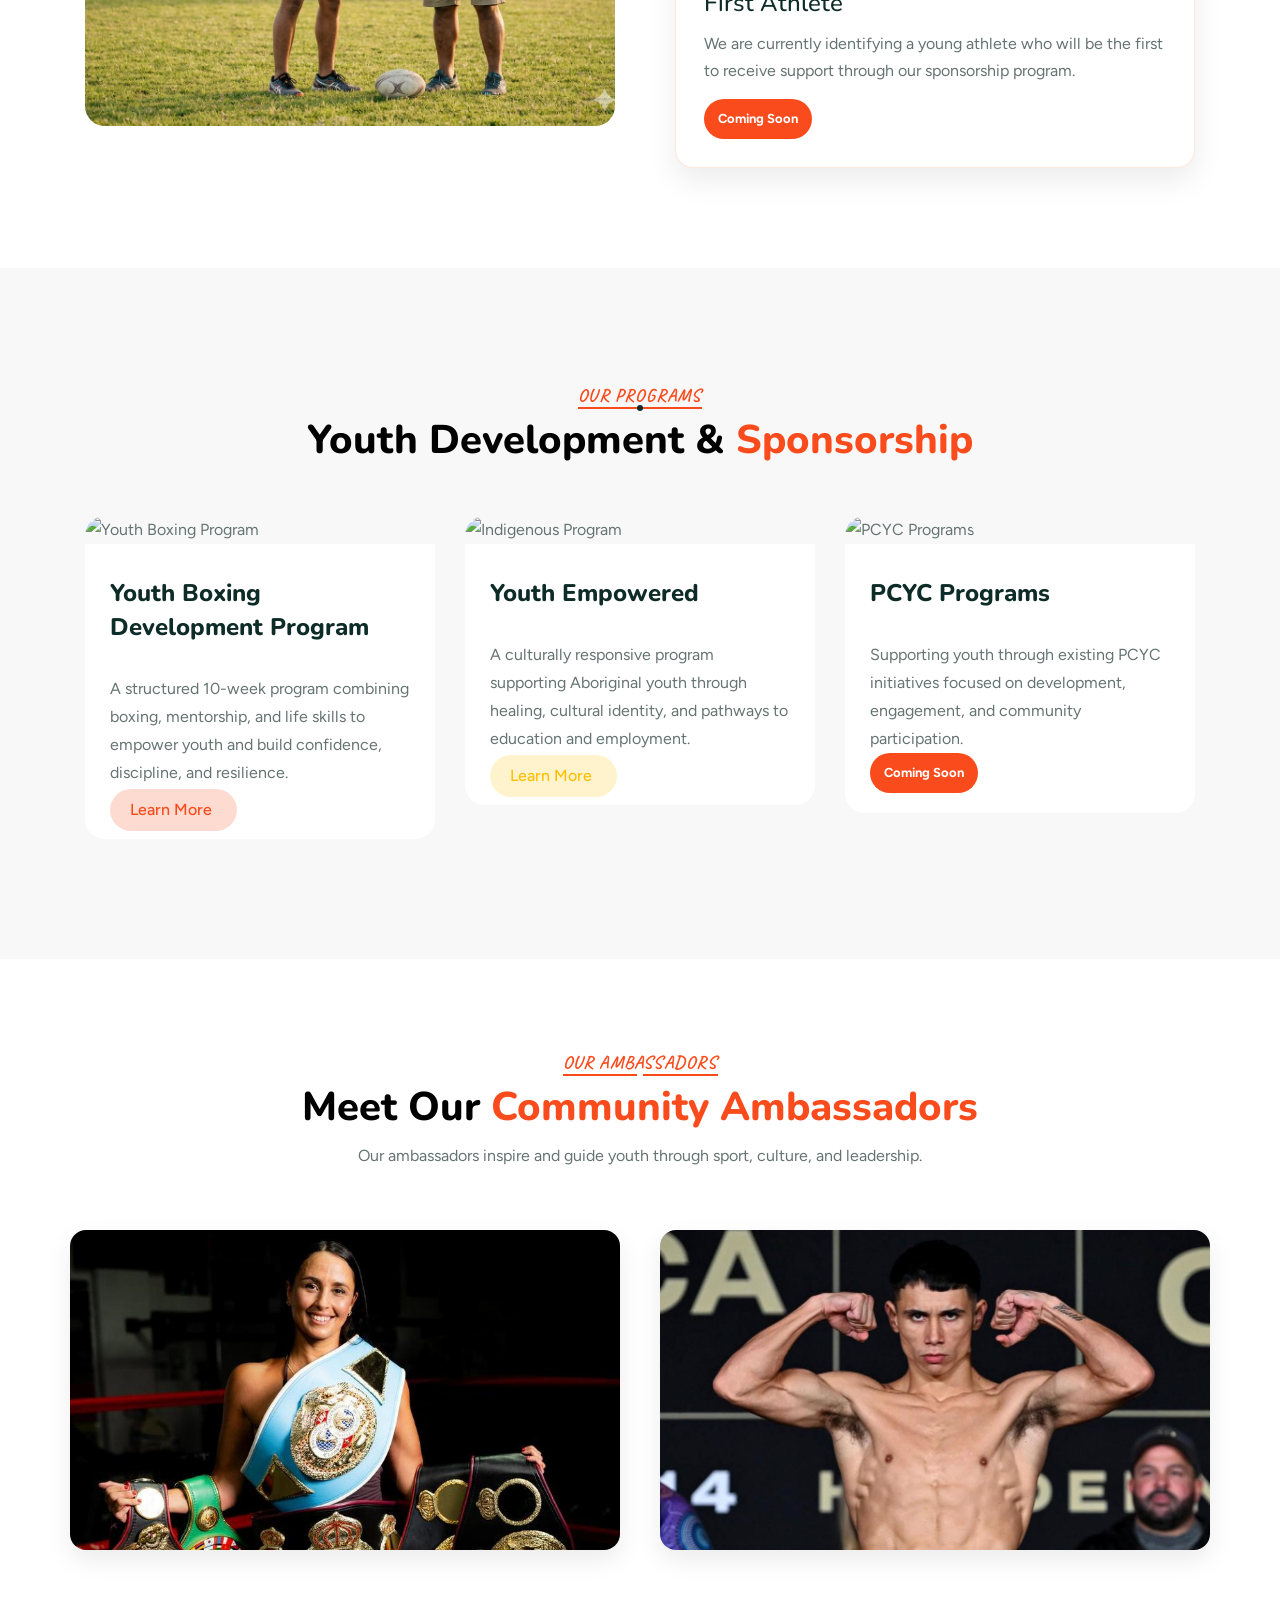
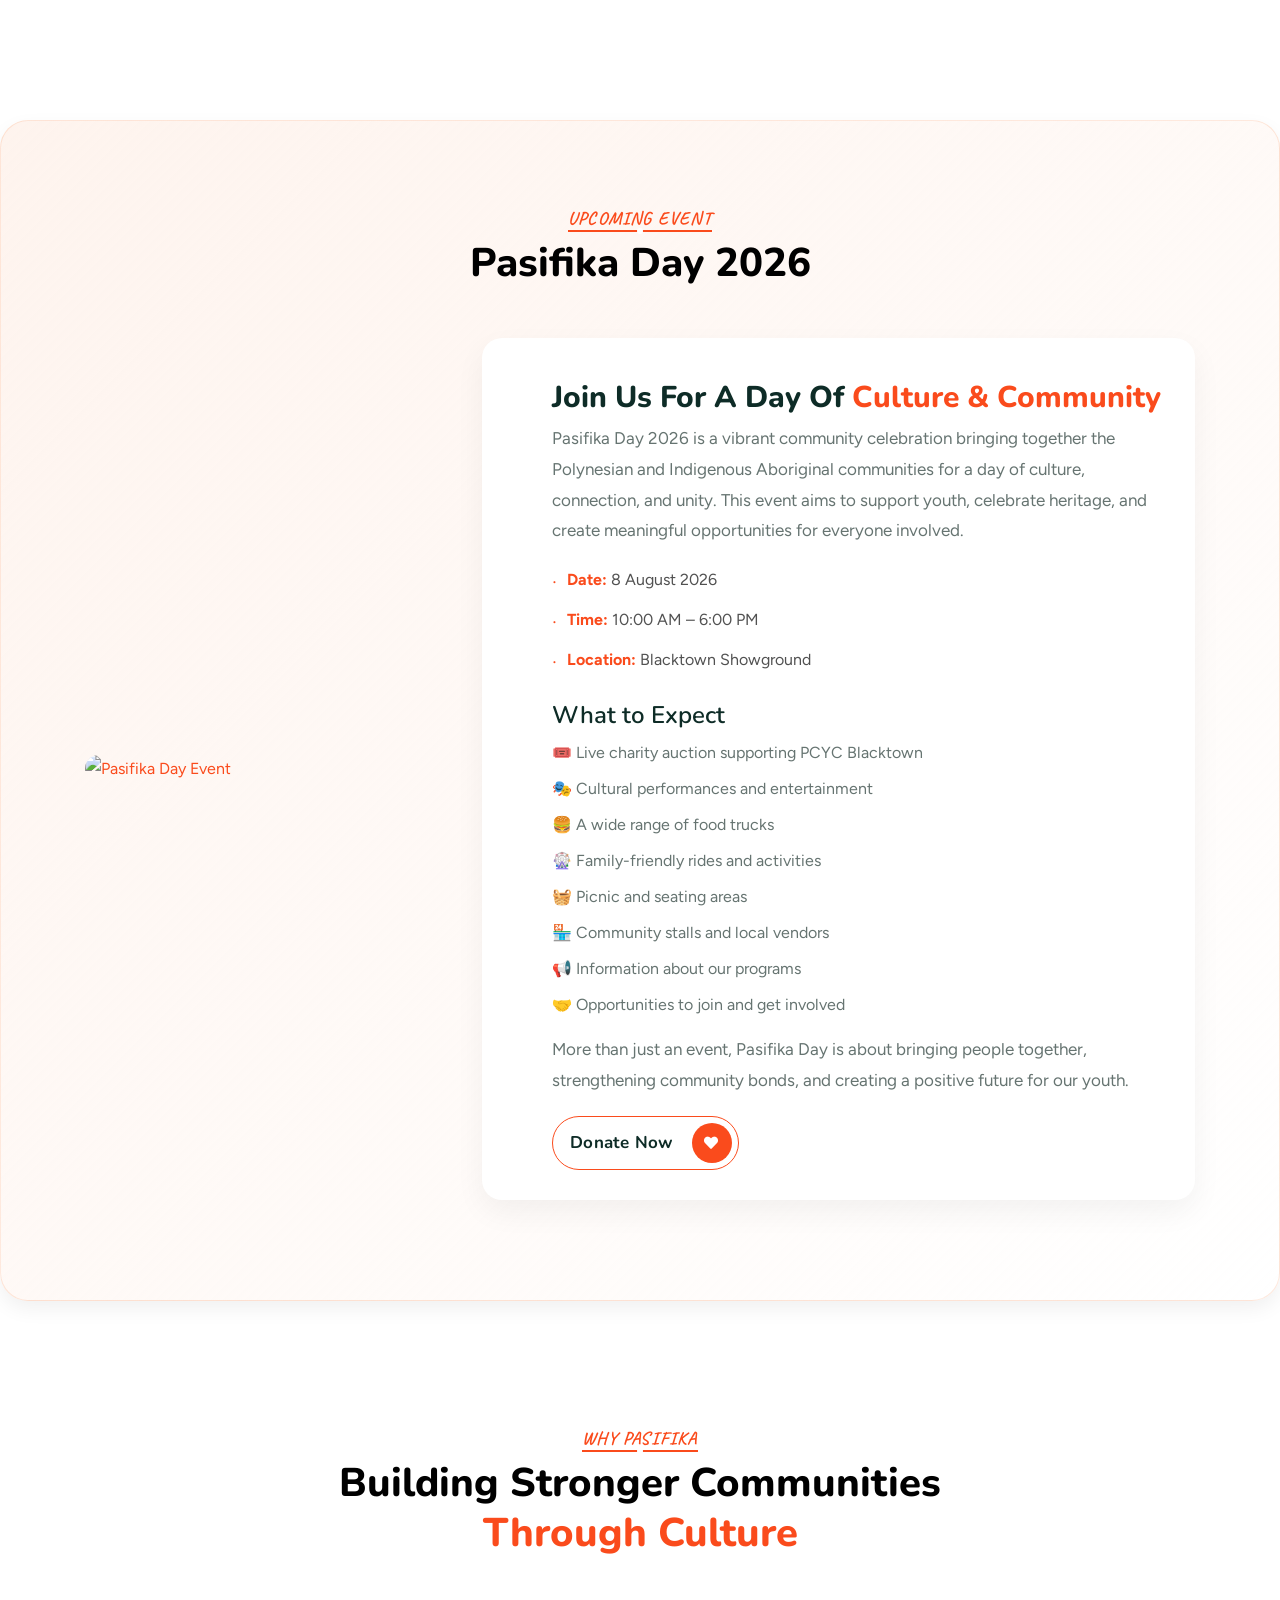
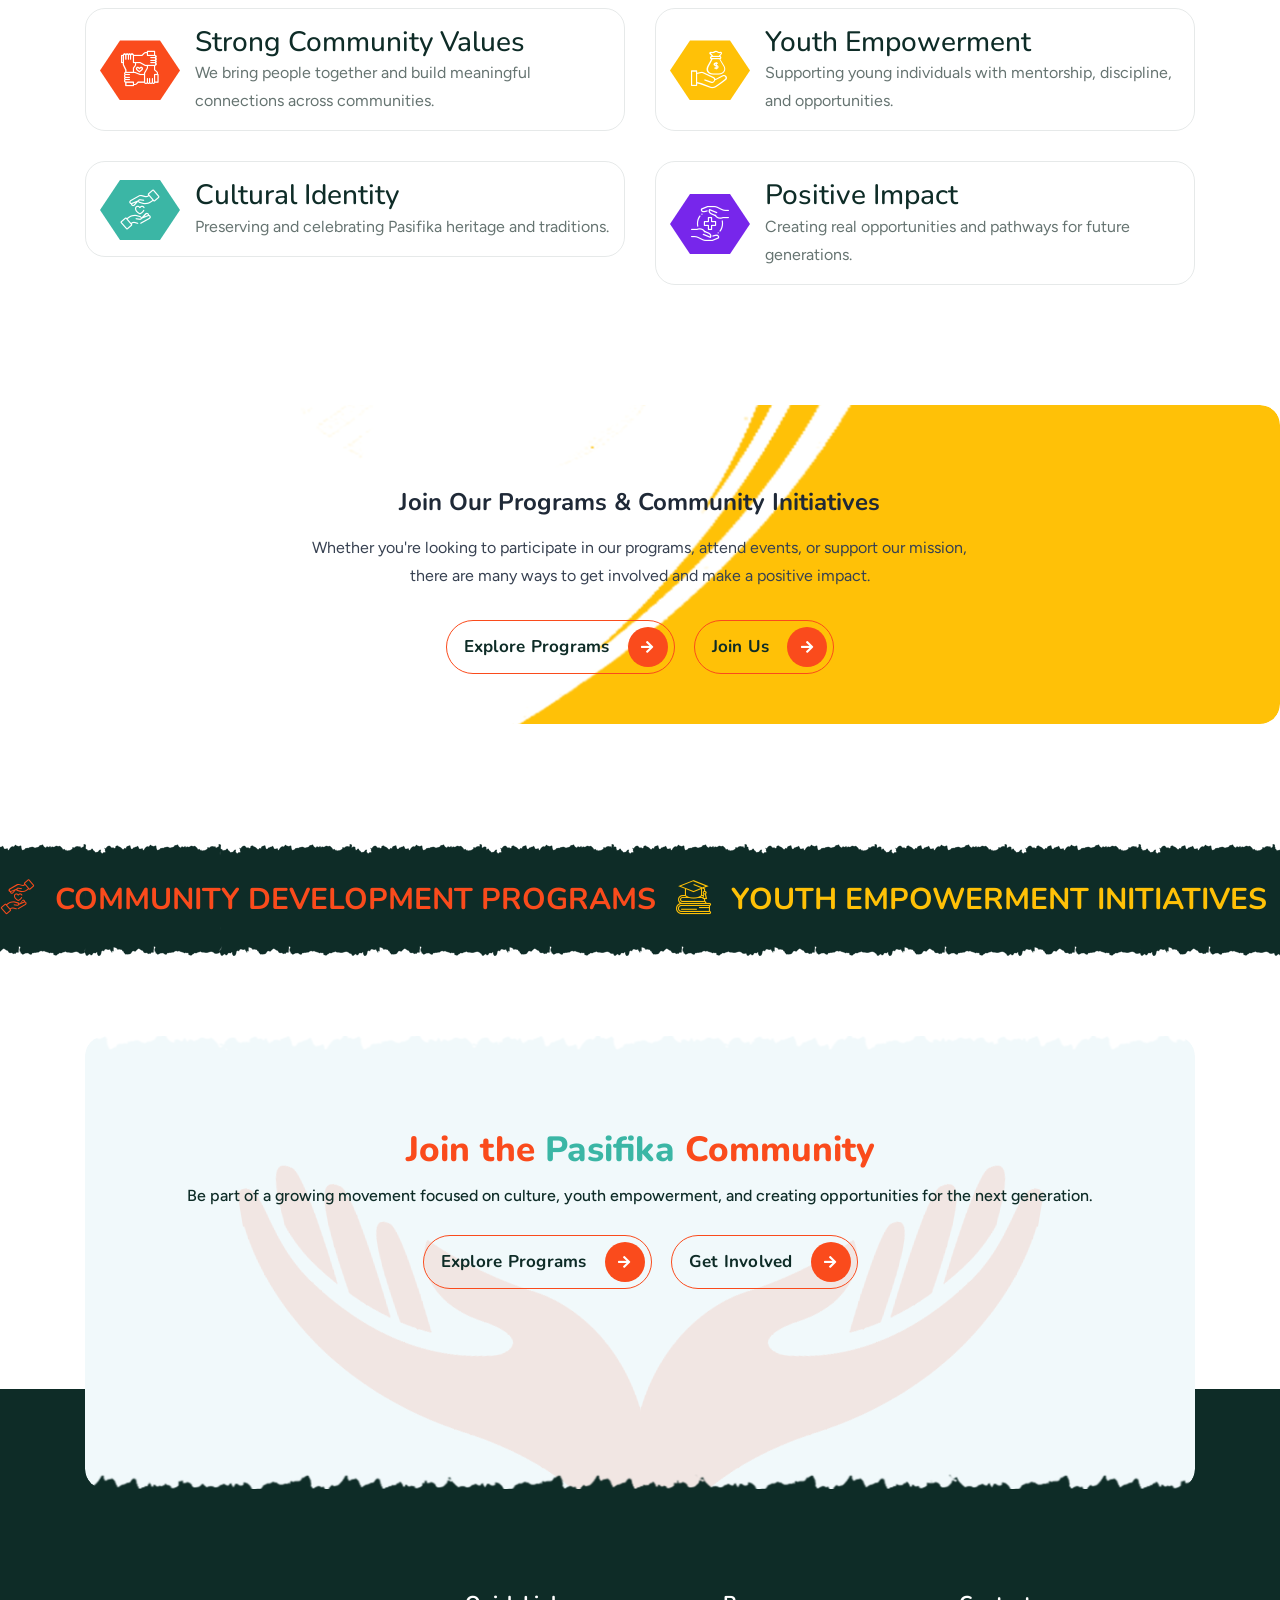
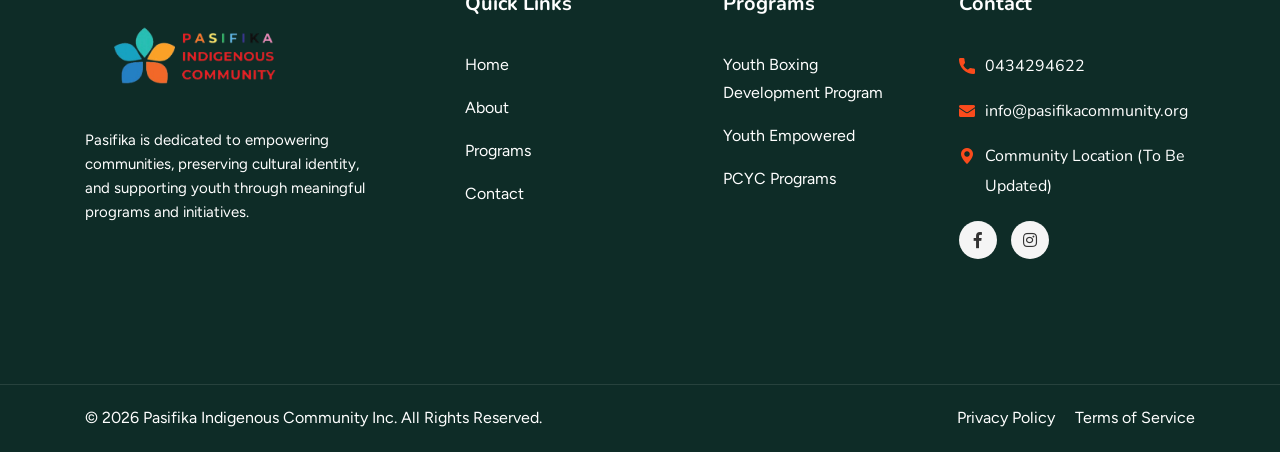
==== commit b43325d5: "new" ====
--- a/index.html
+++ b/index.html
@@ -1,57 +1,33 @@
-<!doctype html>
+<!DOCTYPE html>
 <html lang="en">
-  <head>
-    <meta charset="UTF-8" />
-    <meta name="viewport" content="width=device-width, initial-scale=1.0" />
-
-    <title>Pasifika Indigenous Community | Empowering Culture & Youth</title>
-
-    <!-- ✅ UPDATED FAVICON (using your logo) -->
-    <link
-      rel="apple-touch-icon"
-      sizes="180x180"
-      href="assets/images/resources/logo-2.png"
-    />
-    <link
-      rel="icon"
-      type="image/png"
-      sizes="32x32"
-      href="assets/images/resources/logo-2.png"
-    />
-    <link
-      rel="icon"
-      type="image/png"
-      sizes="16x16"
-      href="assets/images/resources/logo-2.png"
-    />
-
-    <!-- (optional - you can remove this if not needed) -->
-    <!-- <link rel="manifest" href="assets/images/favicons/site.webmanifest" /> -->
-
-    <!-- ✅ UPDATED META DESCRIPTION -->
-    <meta
-      name="description"
-      content="Pasifika Indigenous Community empowers youth through boxing, leadership, and cultural programs, building stronger communities and future leaders."
-    />
-
-    <!-- fonts -->
-    <link rel="preconnect" href="https://fonts.googleapis.com" />
-    <link rel="preconnect" href="https://fonts.gstatic.com" crossorigin />
-
-    <link
-      href="https://fonts.googleapis.com/css2?family=Nunito:ital,wght@0,200..1000;1,200..1000&display=swap"
-      rel="stylesheet"
-    />
-
-    <link
-      href="https://fonts.googleapis.com/css2?family=Figtree:ital,wght@0,300..900;1,300..900&display=swap"
-      rel="stylesheet"
-    />
-
-    <link
-      href="https://fonts.googleapis.com/css2?family=Caveat:wght@400..700&display=swap"
-      rel="stylesheet"
-    />
+
+<head>
+   <meta charset="UTF-8" />
+<meta name="viewport" content="width=device-width, initial-scale=1.0" />
+
+<title>Pasifika Indigenous Community | Empowering Culture & Youth</title>
+
+<!-- ✅ UPDATED FAVICON (using your logo) -->
+<link rel="apple-touch-icon" sizes="180x180" href="assets/images/resources/logo-2.png" />
+<link rel="icon" type="image/png" sizes="32x32" href="assets/images/resources/logo-2.png" />
+<link rel="icon" type="image/png" sizes="16x16" href="assets/images/resources/logo-2.png" />
+
+<!-- (optional - you can remove this if not needed) -->
+<!-- <link rel="manifest" href="assets/images/favicons/site.webmanifest" /> -->
+
+<!-- ✅ UPDATED META DESCRIPTION -->
+<meta name="description" content="Pasifika Indigenous Community empowers youth through boxing, leadership, and cultural programs, building stronger communities and future leaders." />
+
+<!-- fonts -->
+<link rel="preconnect" href="https://fonts.googleapis.com">
+<link rel="preconnect" href="https://fonts.gstatic.com" crossorigin>
+
+<link href="https://fonts.googleapis.com/css2?family=Nunito:ital,wght@0,200..1000;1,200..1000&display=swap" rel="stylesheet">
+
+<link href="https://fonts.googleapis.com/css2?family=Figtree:ital,wght@0,300..900;1,300..900&display=swap" rel="stylesheet">
+
+<link href="https://fonts.googleapis.com/css2?family=Caveat:wght@400..700&display=swap" rel="stylesheet">
+
 
     <link rel="stylesheet" href="assets/css/bootstrap.min.css" />
     <link rel="stylesheet" href="assets/css/animate.min.css" />
@@ -61,13 +37,14 @@
     <link rel="stylesheet" href="assets/css/jarallax.css" />
     <link rel="stylesheet" href="assets/css/jquery.magnific-popup.css" />
     <link rel="stylesheet" href="assets/css/odometer.min.css" />
-    <link rel="stylesheet" href="assets/css/flaticon.css" />
+    <link rel="stylesheet" href="assets/css/flaticon.css">
     <link rel="stylesheet" href="assets/css/owl.carousel.min.css" />
     <link rel="stylesheet" href="assets/css/owl.theme.default.min.css" />
     <link rel="stylesheet" href="assets/css/nice-select.css" />
     <link rel="stylesheet" href="assets/css/jquery-ui.css" />
     <link rel="stylesheet" href="assets/css/aos.css" />
     <link rel="stylesheet" href="assets/css/vegas.min.css" />
+
 
     <link rel="stylesheet" href="assets/css/module-css/slider.css" />
     <link rel="stylesheet" href="assets/css/module-css/footer.css" />
@@ -97,19 +74,23 @@
     <!-- template styles -->
     <link rel="stylesheet" href="assets/css/style.css" />
     <link rel="stylesheet" href="assets/css/responsive.css" />
-  </head>
-
-  <body class="custom-cursor">
+</head>
+
+<body class="custom-cursor">
+
     <div class="custom-cursor__cursor"></div>
     <div class="custom-cursor__cursor-two"></div>
 
     <!--Start Preloader-->
     <div class="loader js-preloader">
-      <div></div>
-      <div></div>
-      <div></div>
+        <div></div>
+        <div></div>
+        <div></div>
     </div>
     <!--End Preloader-->
+
+
+
 
     <!-- Start sidebar widget content -->
     <!-- <div class="xs-sidebar-group info-group info-sidebar">
@@ -196,62 +177,54 @@
     </div> -->
     <!-- End sidebar widget content -->
 
-    <div class="page-wrapper">
-      <!-- Header -->
-      <header class="main-header-three">
+
+   <div class="page-wrapper">
+
+    <!-- Header -->
+    <header class="main-header-three">
+
         <!-- Main Menu -->
         <nav class="main-menu main-menu-three">
-          <div class="main-menu-three__wrapper">
-            <div class="main-menu-three__wrapper-inner">
-              <!-- Logo -->
-              <div class="main-menu-three__left">
-                <div class="main-menu-three__logo">
-                  <a href="index.html">
-                    <img
-                      src="assets/images/resources/logo-2.png"
-                      alt="Pasifika Logo"
-                    />
-                  </a>
-                </div>
-              </div>
-
-              <!-- Menu -->
-              <div class="main-menu-three__main-menu-box">
-                <a href="#" class="mobile-nav__toggler">
-                  <i class="fa fa-bars"></i>
-                </a>
-
-                <div class="main-menu-three__mobile-logo">
-                  <a href="index.html"
-                    ><img
-                      src="assets/images/resources/logo-2.png"
-                      alt="Pasifika Logo"
-                  /></a>
-                </div>
-
-                <ul class="main-menu__list">
-                  <li class="current"><a href="index.html">Home</a></li>
-                  <li><a href="about.html">About</a></li>
-                  <li><a href="programs.html">Programs</a></li>
-                  <li><a href="contact.html">Contact</a></li>
-                </ul>
-              </div>
-
-              <!-- CTA Button -->
-              <div class="main-menu-three__right">
-                <div class="main-menu-three__btn-box">
-                  <a href="contact.html" class="thm-btn">
-                    <span class="thm-btn-text">Get Involved</span>
-                    <span class="thm-btn-icon-box">
-                      <i class="fas fa-arrow-right"></i>
-                    </span>
-                  </a>
-                </div>
-              </div>
+            <div class="main-menu-three__wrapper">
+                <div class="main-menu-three__wrapper-inner">
+
+                    <!-- Logo -->
+                    <div class="main-menu-three__left">
+                        <div class="main-menu-three__logo">
+                            <a href="index.html">
+                                <img src="assets/images/resources/logo-2.png" alt="Pasifika Logo">
+                            </a>
+                        </div>
+                    </div>
+
+                    <!-- Menu -->
+                    <div class="main-menu-three__main-menu-box">
+                        <a href="#" class="mobile-nav__toggler">
+                            <i class="fa fa-bars"></i>
+                        </a><ul class="main-menu__list">
+                            <li class="current"><a href="index.html">Home</a></li>
+                            <li><a href="about.html">About</a></li>
+                            <li><a href="programs.html">Programs</a></li>
+                            <li><a href="contact.html">Contact</a></li>
+                        </ul>
+                    </div>
+
+                    <!-- CTA Button -->
+                    <div class="main-menu-three__right">
+                        <div class="main-menu-three__btn-box">
+                            <a href="contact.html" class="thm-btn">
+                                <span class="thm-btn-text">Get Involved</span>
+                                <span class="thm-btn-icon-box">
+                                    <i class="fas fa-arrow-right"></i>
+                                </span>
+                            </a>
+                        </div>
+                    </div>
+                </div>
             </div>
-          </div>
         </nav>
-      </header>
+
+    </header>
 
       <div class="stricky-header stricked-menu main-menu main-menu-three">
         <div class="sticky-header__content"></div>
@@ -329,23 +302,34 @@
               </h2>
 
               <!-- Buttons -->
-              <div
-                class="banner-one__btn-box"
-                data-aos="fade-right"
-                data-aos-duration="2000"
-              >
-                <!-- Main Button -->
-                <div class="banner-one__btn">
-                  <a href="programs.html" class="thm-btn">
-                    <span class="thm-btn-text">Explore Our Programs</span>
-                    <span class="thm-btn-icon-box">
-                      <i class="fas fa-arrow-right"></i>
-                    </span>
-                  </a>
-                </div>
+             <div class="banner-one__btn-box"
+     data-aos="fade-right"
+     data-aos-duration="2000">
+
+  <!-- Programs Button -->
+  <div class="banner-one__btn">
+    <a href="programs.html" class="thm-btn">
+      <span class="thm-btn-text">Explore Our Programs</span>
+      <span class="thm-btn-icon-box">
+        <i class="fas fa-arrow-right"></i>
+      </span>
+    </a>
+  </div>
+
+  <!-- 🔥 Donate Button -->
+  <div class="banner-one__btn">
+    <a href="#" class="thm-btn donate-btn">
+      <span class="thm-btn-text">Donate Now</span>
+      <span class="thm-btn-icon-box">
+        <i class="fas fa-heart"></i>
+      </span>
+    </a>
+  </div>
+
+</div>
 
                 <!-- Video Button -->
-                <div class="banner-one__video-link">
+                <!-- <div class="banner-one__video-link">
                   <a href="assets/video/smoke-ceremony.mp4" class="video-popup">
                     <div class="banner-one__video-icon">
                       <span class="fa fa-play"></span>
@@ -356,52 +340,60 @@
                     Watch Our Culture in Action
                   </p>
                 </div>
-              </div>
-            </div>
+              </div> -->
+            
           </div>
         </div>
       </section>
       <!-- Banner One End -->
 
-      <section class="boxing-timer">
-        <div class="container">
-          <div class="boxing-timer__inner">
-            <div class="boxing-timer__countdown">
-              <div class="time-box">
-                <h2 id="days">00</h2>
-                <p>Days</p>
-              </div>
-
-              <div class="time-box">
-                <h2 id="hours">00</h2>
-                <p>Hours</p>
-              </div>
-
-              <div class="time-box">
-                <h2 id="minutes">00</h2>
-                <p>Minutes</p>
-              </div>
-
-              <div class="time-box">
-                <h2 id="seconds">00</h2>
-                <p>Seconds</p>
-              </div>
-            </div>
-
-            <div class="boxing-timer__content">
-              <span class="boxing-timer__tag"> Upcoming Event </span>
-
-              <h2 class="boxhaiding">Countdown to Pasifika Day 2026</h2>
-
-              <p>
-                Join us on August 8th at Blacktown Showground for Pasifika Day —
-                our first major community event celebrating culture, unity, and
-                connection.
-              </p>
-            </div>
-          </div>
-        </div>
-      </section>
+  <section class="boxing-timer">
+  <div class="container">
+    <div class="boxing-timer__inner"
+         onclick="document.getElementById('event-poster').scrollIntoView({ behavior: 'smooth' });"
+         style="cursor: pointer;">
+
+      <div class="boxing-timer__countdown">
+        <div class="time-box">
+          <h2 id="days">00</h2>
+          <p>Days</p>
+        </div>
+
+        <div class="time-box">
+          <h2 id="hours">00</h2>
+          <p>Hours</p>
+        </div>
+
+        <div class="time-box">
+          <h2 id="minutes">00</h2>
+          <p>Minutes</p>
+        </div>
+
+        <div class="time-box">
+          <h2 id="seconds">00</h2>
+          <p>Seconds</p>
+        </div>
+      </div>
+
+      <div class="boxing-timer__content">
+        <span class="boxing-timer__tag"> Upcoming Event </span>
+
+        <h2 class="boxhaiding">Countdown to Pasifika Day 2026</h2>
+
+        <p>
+          Join us on August 8th at Blacktown Showground for Pasifika Day —
+          our first major community event celebrating culture, unity, and
+          connection.
+        </p>
+
+        <p class="poster-link-hint">
+  Scroll to view event poster ↓
+</p>
+      </div>
+
+    </div>
+  </div>
+</section>
 
       <!-- Feature One Start -->
       <section class="feature-one">
@@ -691,17 +683,7 @@
                   </div>
 
                   <!-- VIDEO (UPDATED TO YOUR FILE) -->
-                  <div class="about-three__video-link">
-                    <a
-                      href="assets/video/smoke-ceremony.mp4"
-                      class="video-popup"
-                    >
-                      <div class="about-three__video-icon">
-                        <span class="fa fa-play"></span>
-                        <i class="ripple"></i>
-                      </div>
-                    </a>
-                  </div>
+                  
                 </div>
               </div>
             </div>
@@ -709,6 +691,65 @@
         </div>
       </section>
       <!-- About Three End -->
+
+
+   <section class="youth-sponsorship">
+  <div class="container"> <!-- 🔥 IMPORTANT ADD -->
+ <div class="section-title text-center">
+            <div class="section-title__tagline-box">
+              <span class="section-title__tagline">Our Mission</span>
+            </div>
+            <h2 class="section-title__title">
+              Supporting Youth Through <span>Sport & Opportunity</span>
+            </h2>
+          </div>
+    <div class="youth-sponsorship__inner">
+
+      <!-- LEFT IMAGE -->
+      <div class="youth-sponsorship__image">
+        <img src="assets/images/resources/youth-support.png" alt="Youth Support" />
+      </div>
+
+      <!-- RIGHT CONTENT -->
+      <div class="youth-sponsorship__content">
+
+        <div class="youth-text">
+          <p>
+            Our goal is to support disadvantaged youth who are passionate
+            about sport but lack the financial resources to pursue their dreams.
+          </p>
+
+          <p>
+            Through this initiative, we aim to provide support for essential
+            needs such as sporting equipment, uniforms, training opportunities,
+            and mentorship.
+          </p>
+        </div>
+
+        <!-- 🔥 NEW HIGHLIGHT BOX -->
+        <div class="coming-soon-box">
+          We are currently preparing to support our first young athlete.
+          More updates coming soon.
+        </div>
+
+        <!-- CARD -->
+        <div class="sponsorship-card">
+          <h3>First Athlete</h3>
+          <p>
+            We are currently identifying a young athlete who will be the first
+            to receive support through our sponsorship program.
+          </p>
+          <span class="coming-badge">Coming Soon</span>
+        </div>
+
+      </div>
+
+    </div>
+
+  </div>
+</section>
+
+
 
       <!-- Programs Section Start -->
       <section class="causes-three">
@@ -774,16 +815,22 @@
                 <div class="causes-three__content-box">
                   <div class="causes-three__content">
                     <h3 class="causes-three__title">
-                      Indigenous Aboriginal Program
+                   Youth Empowered
                     </h3>
 
                     <p>
-                      A culturally focused initiative designed to support and
-                      empower Indigenous youth. More details will be shared
-                      soon.
+                       A culturally responsive program supporting Aboriginal youth through healing, 
+                cultural identity, and pathways to education and employment.
                     </p>
 
-                    <span class="coming-badge">Coming Soon</span>
+                     <div class="causes-three__btn-box">
+                      <a
+                        href="program-details-youth.html"
+                        class="causes-three__read-more"
+                      >
+                        Learn More <span class="icon-plus-sign"></span>
+                      </a>
+                    </div>
                   </div>
                 </div>
               </div>
@@ -963,217 +1010,160 @@
 
       <!-- Team Three Start -->
       <section class="pf-ambassadors">
-        <div class="pf-container">
-          <!-- Header -->
-          <div
-            class="pf-ambassadors__header text-center sec-title-animation animation-style1"
-          >
-            <div class="section-title__tagline-box">
-              <span class="section-title__tagline">Our Ambassadors</span>
-            </div>
-
-            <h2 class="section-title__title title-animation">
-              Meet Our <span>Community Ambassadors</span>
-            </h2>
-
-            <p style="margin-top: 10px">
-              Our ambassadors inspire and guide youth through sport, culture,
-              and leadership.
-            </p>
+  <div class="pf-container">
+
+    <!-- Header -->
+    <div class="pf-ambassadors__header text-center">
+      <div class="section-title__tagline-box">
+        <span class="section-title__tagline">Our Ambassadors</span>
+      </div>
+
+      <h2 class="section-title__title">
+        Meet Our <span>Community Ambassadors</span>
+      </h2>
+
+      <p style="margin-top: 10px">
+        Our ambassadors inspire and guide youth through sport, culture, and leadership.
+      </p>
+    </div>
+
+    <!-- GRID -->
+    <div class="pf-ambassadors__grid">
+
+      <!-- Linn -->
+      <div class="pf-flip-card">
+        <div class="pf-flip-card__inner">
+
+          <!-- FRONT -->
+          <div class="pf-flip-card__front">
+            <img src="assets/images/team/linn2.png" alt="Linn">
           </div>
 
-          <!-- Grid -->
-          <div class="pf-ambassadors__grid">
-            <!-- Linn -->
-            <div class="pf-amb-card pf-amb-card--boxing">
-              <div class="pf-amb-card__media">
-                <img src="assets/images/team/linn2.png" alt="Linn" />
-                <img src="assets/images/team/linn1.png" alt="Linn" />
-              </div>
-
-              <div class="pf-amb-card__body">
-                <h4 class="team-three__name">
-                  <a href="#">Linn Sandström</a>
-                </h4>
-
-                <p class="team-three__title">Boxing Ambassador</p>
-
-                <p class="ambassador-bio">
-                  Linn Sandström is one of Australia’s leading figures in women’s boxing and a globally ranked professional athlete. Training out of Bondi Boxing Club in Sydney, Linn has established herself among the world’s best, currently ranked #2 by the WBA and #3 by the WBO.
-
-Her journey is one of reinvention and resilience. Before stepping into the boxing ring, Linn was an elite table tennis player. Choosing to completely change her path, she entered the world of boxing despite being told she would never succeed. Instead of being discouraged, she used that doubt as motivation to build a career defined by determination and self-belief.
-
-Since turning professional in 2020, Linn has competed internationally and earned multiple prestigious titles, including the WBA Gold Title and IBF International Title. Known for her relentless work ethic, she has built a reputation as a strong competitor on the global stage.
-
-Outside the ring, Linn holds a degree in marketing and has developed a strong presence as an influencer and brand ambassador. She uses her platform to advocate for women in sport and inspire young athletes to pursue their goals.
-
-As a Pasifika ambassador, Linn embodies resilience, empowerment, and community, inspiring the next generation to overcome challenges and create positive pathways through sport.
-                </p>
-              </div>
-            </div>
-
-            <!-- Dboy -->
-            <div class="pf-amb-card pf-amb-card--cultural">
-              <div class="pf-amb-card__media">
-                <img src="assets/images/team/dboy-1.png" alt="Dboy" />
-                <img src="assets/images/team/dboy-2.png" alt="Dboy" />
-              </div>
-
-              <div class="pf-amb-card__body">
-                <h4 class="team-three__name">
-                  <a href="#">Dboy</a>
-                </h4>
-
-                <p class="team-three__title">Cultural Ambassador</p>
-
-                <p class="ambassador-bio">
-                  Dharringarra is originally from Campbelltown that’s where he
-                  was born. Live there a little bit in his younger years moved
-                  around a little bit has lived in Redfern and Waterloo for a
-                  while as well. His father side is from out Wallget in country
-                  New South Wales his Mum side is more up Kempsey Way,
-                  Aboriginal on both sides. Mum and Dad. His name actually
-                  translates to stormcloud. His middle name is Ali because his
-                  photos of him as a newborn with his hands up in a boxers
-                  position as I said, proud indigenous boy very deeply
-                  entrenched in his culture. That’s pretty much it I
-                  think.Dharringarra Trewhella is a proud Indigenous Australian
-                  professional boxer, representing Bondi Boxing Club with
-                  strength, discipline, and purpose. Holding a professional
-                  record of 7-0, Dharringarra has built his career on hard work,
-                  resilience, and an unbreakable mindset. Every fight reflects
-                  not only his dedication to the sport, but also his commitment
-                  to representing his culture and community with pride. Driven
-                  to succeed and inspire the next generation, he steps into the
-                  ring carrying more than just his ambition — he carries his
-                  story, his people, and the values that shaped him. Focused,
-                  determined, and always rising — Dharringarra Trewhella is only
-                  getting started.
-                </p>
-              </div>
-            </div>
+          <!-- BACK -->
+          <div class="pf-flip-card__back">
+            <h4>Linn Sandström</h4>
+            <p class="role">Boxing Ambassador</p>
+            <p>
+  Linn is a globally ranked professional boxer inspiring youth through resilience,
+  discipline, and empowerment in sport. She has competed internationally and continues
+  to advocate for women in sport, encouraging young athletes to chase their goals.
+</p>
           </div>
 
-         
-
-
-<div class="about-three__video-link1">
-  <a href="assets/video/smoke-ceremony.mp4" class="video-popup">
-    
-    <div class="about-three__video-icon">
-      <span class="fa fa-play"></span>
-      <i class="ripple"></i>
-    </div>
-
-  </a>
-</div>
-
-  </a>
-</div>
-      </section>
-      <!-- Team Three End -->
-
-      <!-- Event One Start -->
-      <section class="event-highlight">
-        <div class="container">
-          <div class="section-title text-center">
-            <span class="section-title__tagline">Upcoming Event</span>
-            <h2 class="section-title__title">Pasifika Day 2026</h2>
+        </div>
+      </div>
+
+      <!-- DBOY -->
+      <div class="pf-flip-card">
+        <div class="pf-flip-card__inner">
+
+          <!-- FRONT -->
+          <div class="pf-flip-card__front">
+            <img src="assets/images/team/dboy-1.png" alt="Dboy">
           </div>
 
-          <div class="event-highlight__inner">
-            <!-- LEFT: POSTER -->
-            <div class="event-highlight__image">
-              <a
-                href="assets/images/resources/pasifika-event-poster.png"
-                target="_blank"
-              >
-                <img
-                  src="assets/images/resources/pasifika-event-poster.png"
-                  alt="Pasifika Day Event"
-                />
-              </a>
-            </div>
-
-            <!-- RIGHT: CONTENT -->
-            <div class="event-highlight__content">
-              <h3 class="section-title__title1 title-animation">
-                Join Us for a Day of <span>Culture & Community</span>
-              </h3>
-
-              <p class="event-desc">
-                Pasifika Day 2026 is our first major community event, bringing
-                people together to celebrate culture, strengthen connections,
-                and raise funds to support disadvantaged youth in sport.
-              </p>
-
-              <!-- EVENT DETAILS -->
-              <ul class="event-info">
-                <li><strong>Date:</strong> 8 August 2026</li>
-                <li><strong>Time:</strong> 10:00 AM – 6:00 PM</li>
-                <li><strong>Location:</strong> Blacktown Showground</li>
-              </ul>
-            </div>
+          <!-- BACK -->
+          <div class="pf-flip-card__back">
+            <h4>Dharringarra (Dboy)</h4>
+            <p class="role">Cultural Ambassador</p>
+           <p>
+  A proud Indigenous boxer representing culture, strength, and community while inspiring
+  the next generation. He carries his story, identity, and values into every fight,
+  motivating youth to stay connected to their roots and rise with purpose.
+</p>
+
+            <!-- ✅ VIDEO ONLY HERE -->
+            <a href="assets/video/smoke-ceremony.mp4" class="video-popup">
+              Watch Video
+            </a>
           </div>
-        </div>
-      </section>
-      <!-- Event One End -->
-
-     <section class="youth-sponsorship">
-  <div class="container"> <!-- 🔥 IMPORTANT ADD -->
- <div class="section-title text-center">
-            <div class="section-title__tagline-box">
-              <span class="section-title__tagline">Our Mission</span>
-            </div>
-            <h2 class="section-title__title">
-              Supporting Youth Through <span>Sport & Opportunity</span>
-            </h2>
-          </div>
-    <div class="youth-sponsorship__inner">
-
-      <!-- LEFT IMAGE -->
-      <div class="youth-sponsorship__image">
-        <img src="assets/images/resources/youth-support.png" alt="Youth Support" />
-      </div>
-
-      <!-- RIGHT CONTENT -->
-      <div class="youth-sponsorship__content">
-
-        <div class="youth-text">
-          <p>
-            Our goal is to support disadvantaged youth who are passionate
-            about sport but lack the financial resources to pursue their dreams.
-          </p>
-
-          <p>
-            Through this initiative, we aim to provide support for essential
-            needs such as sporting equipment, uniforms, training opportunities,
-            and mentorship.
-          </p>
-        </div>
-
-        <!-- 🔥 NEW HIGHLIGHT BOX -->
-        <div class="coming-soon-box">
-          We are currently preparing to support our first young athlete.
-          More updates coming soon.
-        </div>
-
-        <!-- CARD -->
-        <div class="sponsorship-card">
-          <h3>First Athlete</h3>
-          <p>
-            We are currently identifying a young athlete who will be the first
-            to receive support through our sponsorship program.
-          </p>
-          <span class="coming-badge">Coming Soon</span>
-        </div>
-
+
+        </div>
       </div>
 
     </div>
 
   </div>
 </section>
+      <!-- Team Three End -->
+
+      <!-- Event One Start -->
+     <section id="event-poster" class="event-highlight">
+  <div class="container">
+    <div class="section-title text-center">
+      <span class="section-title__tagline">Upcoming Event</span>
+      <h2 class="section-title__title">Pasifika Day 2026</h2>
+    </div>
+
+    <div class="event-highlight__inner">
+      
+      <!-- LEFT: POSTER -->
+      <div class="event-highlight__image">
+        <a href="assets/images/resources/pasifika-event-poster.png" target="_blank">
+          <img src="assets/images/resources/pasifika-event-poster.png" alt="Pasifika Day Event" />
+        </a>
+      </div>
+
+      <!-- RIGHT: CONTENT -->
+      <div class="event-highlight__content">
+
+        <h3 class="section-title__title1 title-animation">
+          Join Us for a Day of <span>Culture & Community</span>
+        </h3>
+
+        <!-- 🔥 UPDATED DESCRIPTION -->
+        <p class="event-desc">
+          Pasifika Day 2026 is a vibrant community celebration bringing together 
+          the Polynesian and Indigenous Aboriginal communities for a day of culture, 
+          connection, and unity. This event aims to support youth, celebrate heritage, 
+          and create meaningful opportunities for everyone involved.
+        </p>
+
+        <!-- EVENT DETAILS -->
+        <ul class="event-info">
+          <li><strong>Date:</strong> 8 August 2026</li>
+          <li><strong>Time:</strong> 10:00 AM – 6:00 PM</li>
+          <li><strong>Location:</strong> Blacktown Showground</li>
+        </ul>
+
+        <!-- 🔥 WHAT TO EXPECT -->
+        <div class="event-features">
+          <h4>What to Expect</h4>
+          <ul>
+            <li>🎟️ Live charity auction supporting PCYC Blacktown</li>
+            <li>🎭 Cultural performances and entertainment</li>
+            <li>🍔 A wide range of food trucks</li>
+            <li>🎡 Family-friendly rides and activities</li>
+            <li>🧺 Picnic and seating areas</li>
+            <li>🏪 Community stalls and local vendors</li>
+            <li>📢 Information about our programs</li>
+            <li>🤝 Opportunities to join and get involved</li>
+          </ul>
+        </div>
+
+        <!-- 🔥 COMMUNITY MESSAGE -->
+        <p class="event-desc" style="margin-top:15px;">
+          More than just an event, Pasifika Day is about bringing people together, 
+          strengthening community bonds, and creating a positive future for our youth.
+        </p>
+
+        <!-- 🔥 OPTIONAL (HIGH IMPACT) -->
+        <div style="margin-top:20px;">
+          <a href="#" class="thm-btn donate-btn">
+            <span class="thm-btn-text">Donate Now</span>
+            <span class="thm-btn-icon-box">
+              <i class="fas fa-heart"></i>
+            </span>
+          </a>
+        </div>
+
+      </div>
+    </div>
+  </div>
+</section>
+      <!-- Event One End -->
+
+  
 
       <!-- Why Choose One Start -->
       <section class="why-choose-one">
@@ -1740,8 +1730,8 @@
 
                             <ul class="footer-widget-two__services-list list-unstyled">
                                 <li><a href="program-details.html">Youth Boxing Development Program</a></li>
-                                <li><a href="#">Indigenous Aboriginal Program</a></li>
-                                <li><a href="#">PCYC Programs</a></li>
+                                <li><a href="program-details-youth.html">Youth Empowered</a></li>
+                                <li><a href="program-details-pcyc.html">PCYC Programs</a></li>
                                 
                             </ul>
 
--- a/assets/css/style.css
+++ b/assets/css/style.css
@@ -2314,9 +2314,7 @@
     height: 100% !important;
 }
 
-.main-menu-three__mobile-logo {
-    display: none;
-}
+
 
 
 
@@ -3404,15 +3402,15 @@
 
 /* FIX POSTER SIZE */
 .event-highlight__image {
-    flex: 0.45 !important; /* smaller */
-    max-width: 480px !important;
+    flex: 0.55 !important;   /* 🔥 give more space */
+    max-width: 600px !important;
 }
 
 /* LIMIT HEIGHT */
 .event-highlight__image img {
     width: 100% !important;
     height: auto !important;   /* 🔥 FIX */
-    max-height: 550px !important;
+    max-height: none !important;
     object-fit: contain !important;  /* 🔥 NO CROPPING */
     border-radius: 20px !important;
 }
@@ -3795,209 +3793,167 @@
 
 
 
-/* ================================
-   PASIFIKA AMBASSADORS (ROW LAYOUT FINAL)
-================================ */
-
+/* SECTION */
 .pf-ambassadors {
-    padding: 90px 0 !important;
-}
+    padding: 90px 0;
+}
+
+/* GRID */
+.pf-ambassadors__grid {
+    display: grid;
+    grid-template-columns: repeat(auto-fit, minmax(260px, 1fr));
+    gap: 75px;
+    margin-top: 60px;
+}
+
+/* CARD */
+.pf-flip-card {
+    perspective: 1000px;
+}
+
+.pf-flip-card:hover .pf-flip-card__inner {
+    transform: rotateY(180deg) scale(1.02) !important;
+}
+
+.pf-flip-card__inner {
+    position: relative;
+    width: 100%;
+    height: 320px;
+    transition: transform 0.6s;
+    transform-style: preserve-3d;
+}
+
+/* FLIP */
+.pf-flip-card:hover .pf-flip-card__inner {
+    transform: rotateY(180deg);
+}
+
+/* FRONT + BACK */
+.pf-flip-card__front,
+.pf-flip-card__back {
+    position: absolute;
+    width: 100%;
+    height: 100%;
+    border-radius: 16px;
+    overflow: hidden;
+    backface-visibility: hidden;
+}
+
+/* FRONT */
+.pf-flip-card__front img {
+    width: 100%;
+    height: 100%;
+    object-fit: cover;
+}
+
+/* BACK */
+.pf-flip-card__back {
+    background: #0f3d2e;
+    color: #fff;
+    transform: rotateY(180deg);
+    padding: 20px;
+    text-align: center;
+
+    display: flex;
+    flex-direction: column;
+    justify-content: center;
+}
+
+.pf-flip-card__back h4 {
+    margin-bottom: 5px;
+}
+
+.pf-flip-card__back .role {
+    color: #ff6a00;
+    font-size: 14px;
+    margin-bottom: 10px;
+}
+
+/* TEXT */
+.pf-flip-card__back p {
+    font-size: 14px;
+    line-height: 1.6;
+}
+
+/* VIDEO LINK */
+.pf-flip-card__back a {
+    margin-top: 10px;
+    color: #ff6a00;
+    text-decoration: none;
+    font-weight: 600;
+}
+
+/* HOVER EFFECT */
+
 
 .pf-container {
-    max-width: 1300px !important;
-    margin: 0 auto !important;
-    padding: 0 15px !important;
-}
-
-/* ================================
-   GRID → STACKED ROWS
-================================ */
+    max-width: 1200px;
+    margin: 0 auto;
+    padding: 0 30px; /* 🔥 more breathing space */
+}
+
+
+.pf-flip-card {
+    position: relative;
+    perspective: 1000px;
+}
+
+/* gradient border */
+.pf-flip-card::before {
+    content: "";
+    position: absolute;
+    inset: -2px;
+    border-radius: 18px;
+    z-index: -1;
+    opacity: 0;
+    transition: opacity 0.3s ease;
+}
+
+/* show on hover */
+.pf-flip-card:hover::before {
+    opacity: 1;
+}
 
 .pf-ambassadors__grid {
-    display: flex !important;
-    flex-direction: column !important;
-    gap: 50px !important;
-    margin-top: 60px !important;
-}
-
-/* ================================
-   CARD → ROW STYLE
-================================ */
-
-.pf-amb-card {
-    display: flex !important;
-    align-items: stretch !important;
-    width: 100% !important;
-    background: #fff !important;
-    border-radius: 18px !important;
-    overflow: hidden !important;
-    box-shadow: 0 12px 35px rgba(0,0,0,0.06) !important;
-    transition: all 0.35s ease !important;
-    border: 2px solid transparent !important;
-}
-
-/* Hover */
-.pf-amb-card:hover {
-    transform: translateY(-6px) !important;
-    box-shadow: 0 25px 60px rgba(0,0,0,0.08) !important;
-}
-
-/* ================================
-   TYPE COLORS
-================================ */
-
-.pf-amb-card--boxing .team-three__title {
-    color: #f15a24 !important;
-}
-
-.pf-amb-card--cultural .team-three__title {
-    color: #f4b400 !important;
-}
-
-/* Hover Borders */
-.pf-amb-card--boxing:hover {
-    border-color: #f15a24 !important;
-    box-shadow:
-        0 25px 60px rgba(0,0,0,0.08),
-        0 0 0 3px rgba(241, 90, 36, 0.15) !important;
-}
-
-.pf-amb-card--cultural:hover {
-    border-color: #f4b400 !important;
-    box-shadow:
-        0 25px 60px rgba(0,0,0,0.08),
-        0 0 0 3px rgba(244, 180, 0, 0.15) !important;
-}
-
-/* ================================
-   IMAGE (LEFT SIDE)
-================================ */
-
-.pf-amb-card__media {
-    width: 40% !important;
-    min-height: 320px !important;
-    position: relative !important;
-    overflow: hidden !important;
-}
-
-/* Image animation (fade switch) */
-.pf-amb-card__media img {
-    position: absolute !important;
-    width: 100% !important;
-    height: 100% !important;
-    object-fit: cover !important;
-    top: 0;
-    left: 0;
-    opacity: 0;
-    animation: pfFade 8s ease-in-out infinite;
-}
-
-/* First image visible */
-.pf-amb-card__media img:nth-child(1) {
-    opacity: 1;
-    z-index: 2;
-}
-
-/* Second image delayed */
-.pf-amb-card__media img:nth-child(2) {
-    animation-delay: 4s;
-}
-
-/* Fade animation */
-@keyframes pfFade {
-    0%   { opacity: 1; }
-    45%  { opacity: 1; }
-    50%  { opacity: 0; }
-    95%  { opacity: 0; }
-    100% { opacity: 1; }
-}
-
-/* ================================
-   CONTENT (RIGHT SIDE)
-================================ */
-
-.pf-amb-card__body {
-    width: 60% !important;
-    padding: 35px !important;
-    text-align: left !important;
-    display: flex !important;
-    flex-direction: column !important;
-    justify-content: center !important;
-}
-
-/* Name */
-.pf-amb-card .team-three__name {
-    font-size: 24px !important;
-    margin-bottom: 6px !important;
-}
-
-/* Role */
-.pf-amb-card .team-three__title {
-    margin-bottom: 15px !important;
-    font-weight: 600 !important;
-    font-size: 15px !important;
-    letter-spacing: 1px !important;
-}
-
-/* Bio */
-.pf-amb-card .ambassador-bio {
-    max-width: 100% !important;
-    margin: 0 !important;
-    line-height: 1.7 !important;
-    font-size: 15px !important;
-    color: #555 !important;
-}
-
-/* ================================
-   CTA BUTTON
-================================ */
-
-.pf-ambassadors__cta {
-    margin-top: 60px !important;
-}
-
-/* ================================
-   RESPONSIVE
-================================ */
-
-@media (max-width: 992px) {
-
-    .pf-amb-card__media {
-        width: 45% !important;
+    display: grid;
+    grid-template-columns: repeat(2, minmax(280px, 1fr));
+    gap: 40px; /* 🔥 more spacing between cards */
+    margin-top: 60px;
+}
+
+.pf-flip-card__back h4 {
+    color: #fff !important;
+}
+
+
+.pf-flip-card__front,
+.pf-flip-card__back {
+    border-radius: 16px;
+    box-shadow: 0 10px 25px rgba(0,0,0,0.08) !important;
+}
+
+.pf-flip-card:hover .pf-flip-card__inner {
+    transform: rotateY(180deg) scale(1.02);
+}
+
+/* MOBILE */
+@media (max-width: 768px) {
+  
+
+
+      .pf-ambassadors__grid {
+        grid-template-columns: 1fr; /* 🔥 single column */
+        gap: 25px; /* slightly tighter spacing */
     }
 
-    .pf-amb-card__body {
-        width: 55% !important;
+    .pf-flip-card__inner {
+        height: 280px;
     }
-}
-
-@media (max-width: 820px) {
-
-    .pf-amb-card {
-        flex-direction: column !important;
-    }
-
-    .pf-amb-card__media {
-        width: 100% !important;
-        height: 260px !important;
-        position: relative !important;
-    }
-
-    .pf-amb-card__media img {
-        position: absolute !important;
-        animation: none !important;
-        opacity: 1 !important;
-    }
-
-    .pf-amb-card__media img:nth-child(2) {
-        display: none !important;
-    }
-
-    .pf-amb-card__body {
-        width: 100% !important;
-        padding: 25px !important;
-    }
-}
+
+
+}
+
+
 
 
 
@@ -4149,6 +4105,33 @@
   opacity: 0.9 !important;
 }
 
+
+
+
+.boxing-timer__inner {
+    transition: transform 0.3s ease;
+}
+
+.boxing-timer__inner:hover {
+    transform: scale(1.02);
+}
+
+.poster-link-hint {
+    margin-top: 10px;
+    font-size: 14px;
+    opacity: 0.8;
+    transition: all 0.3s ease;
+}
+
+.boxing-timer__inner:hover .poster-link-hint {
+    color: #ff6a00 !important;
+    opacity: 1 !important;
+}
+
+
+
+
+
 /* Responsive */
 @media (max-width: 768px) {
   .boxing-timer__inner {
@@ -4164,4 +4147,42 @@
   .time-box h2 {
     font-size: 48px !important;
   }
-}+}
+
+
+
+
+
+
+
+
+.video-one__coming-soon p {
+    font-size: 16px;
+    font-weight: 500;
+    color: #ff6a00;
+    margin-top: 5px;
+}
+
+
+
+/* PASIFIKA DAY */
+
+.event-features {
+    margin-top: 20px;
+}
+
+.event-features h4 {
+    font-weight: 600;
+    margin-bottom: 10px;
+}
+
+.event-features ul {
+    list-style: none;
+    padding-left: 0;
+}
+
+.event-features ul li {
+    margin-bottom: 8px;
+}
+
+
--- a/assets/css/responsive.css
+++ b/assets/css/responsive.css
@@ -3071,33 +3071,7 @@
 
 
 /* The End */
-@media (max-width: 1199px) {
-    .main-menu-three__left,
-    .main-menu-three__logo,
-    .main-menu-three__btn-box,
-    .main-menu-three__right {
-        display: none !important;
-    }
-
-    .main-menu-three__wrapper-inner {
-        position: relative;
-    }
-
-    .main-menu-three__mobile-logo {
-        display: block !important;
-        position: absolute;
-        left: 50%;
-        top: 55%;
-        transform: translate(-50%, -50%);
-        z-index: 1000;
-        height: 90px;
-        pointer-events: auto;
-    }
-
-    .main-menu-three__mobile-logo a {
-        display: inline-block;
-        pointer-events: auto;
-    }
+@media (max-width: 1199px) {    .main-menu-three__left,    .main-menu-three__logo,    .main-menu-three__btn-box,    .main-menu-three__right {        display: none !important;    }}
 
     .main-menu-three__mobile-logo img {
         pointer-events: auto;
@@ -3109,3 +3083,4 @@
         width: auto;
     }
 }
+
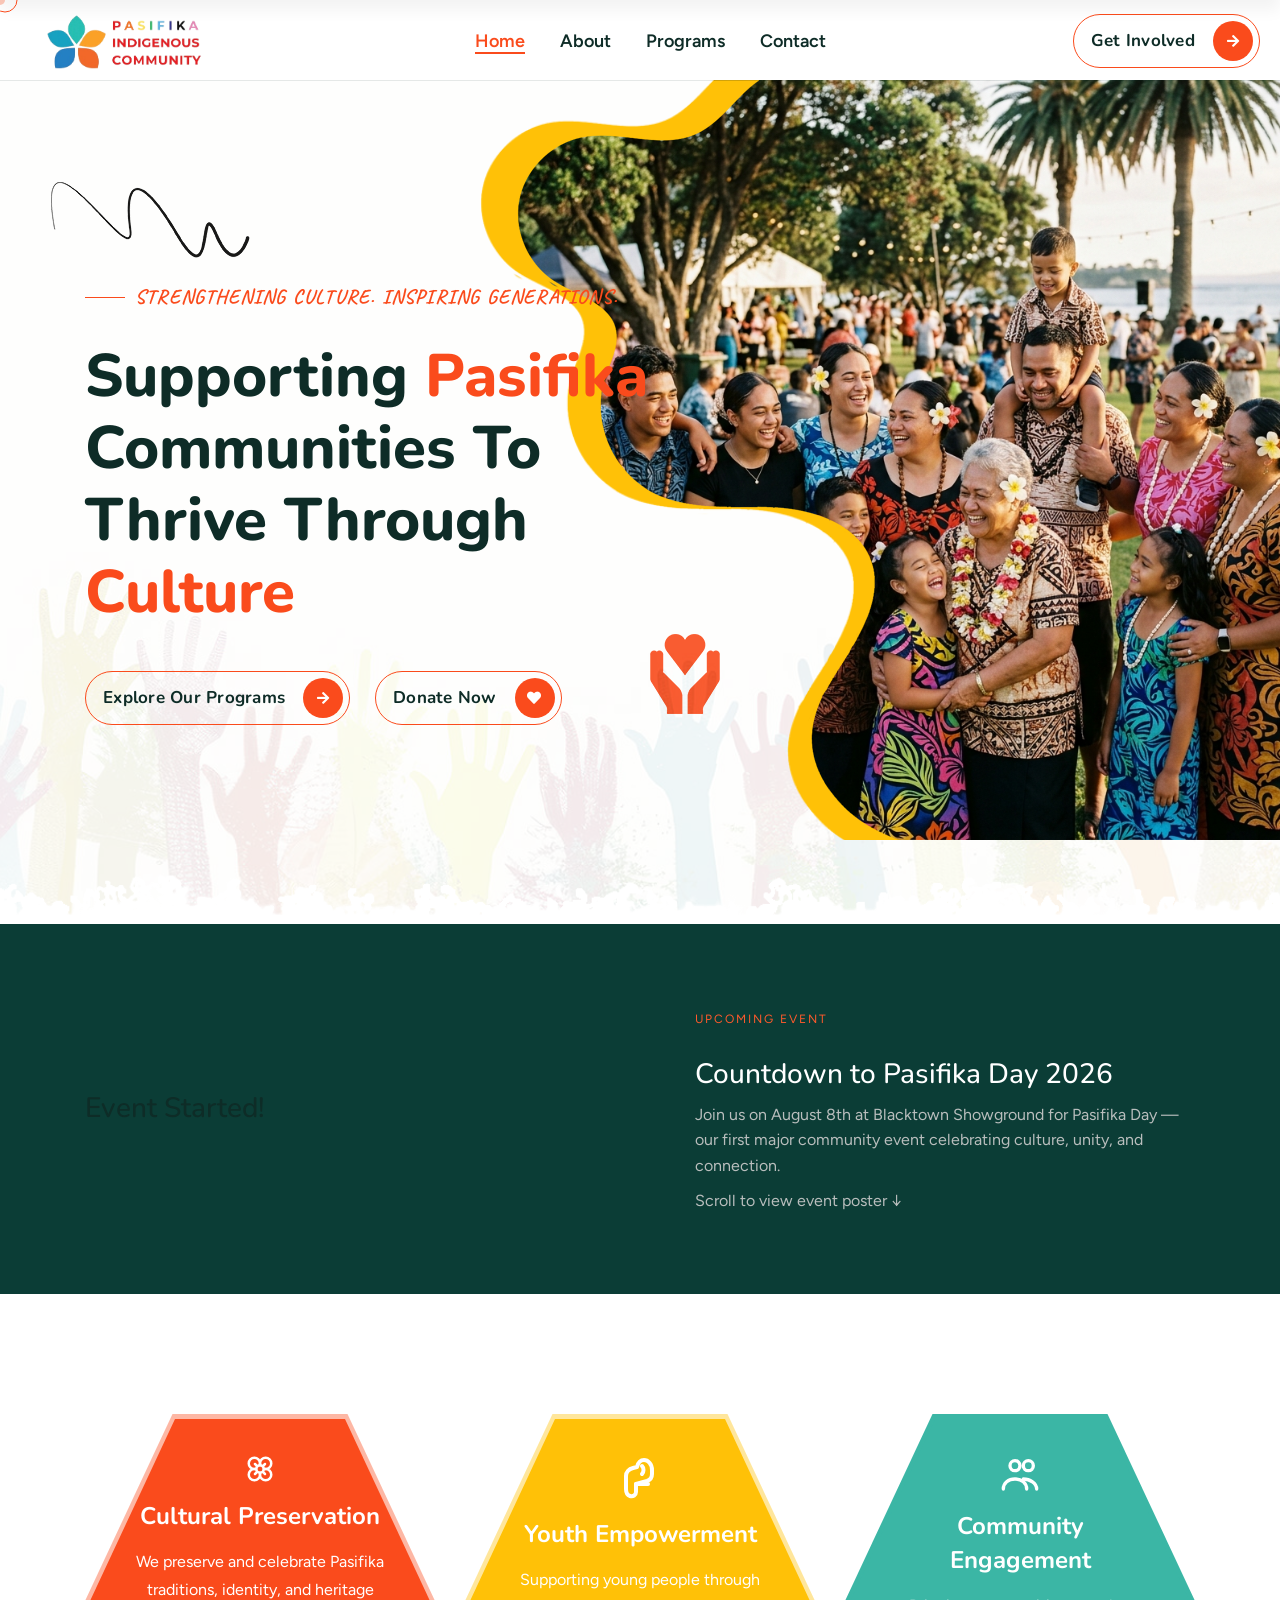
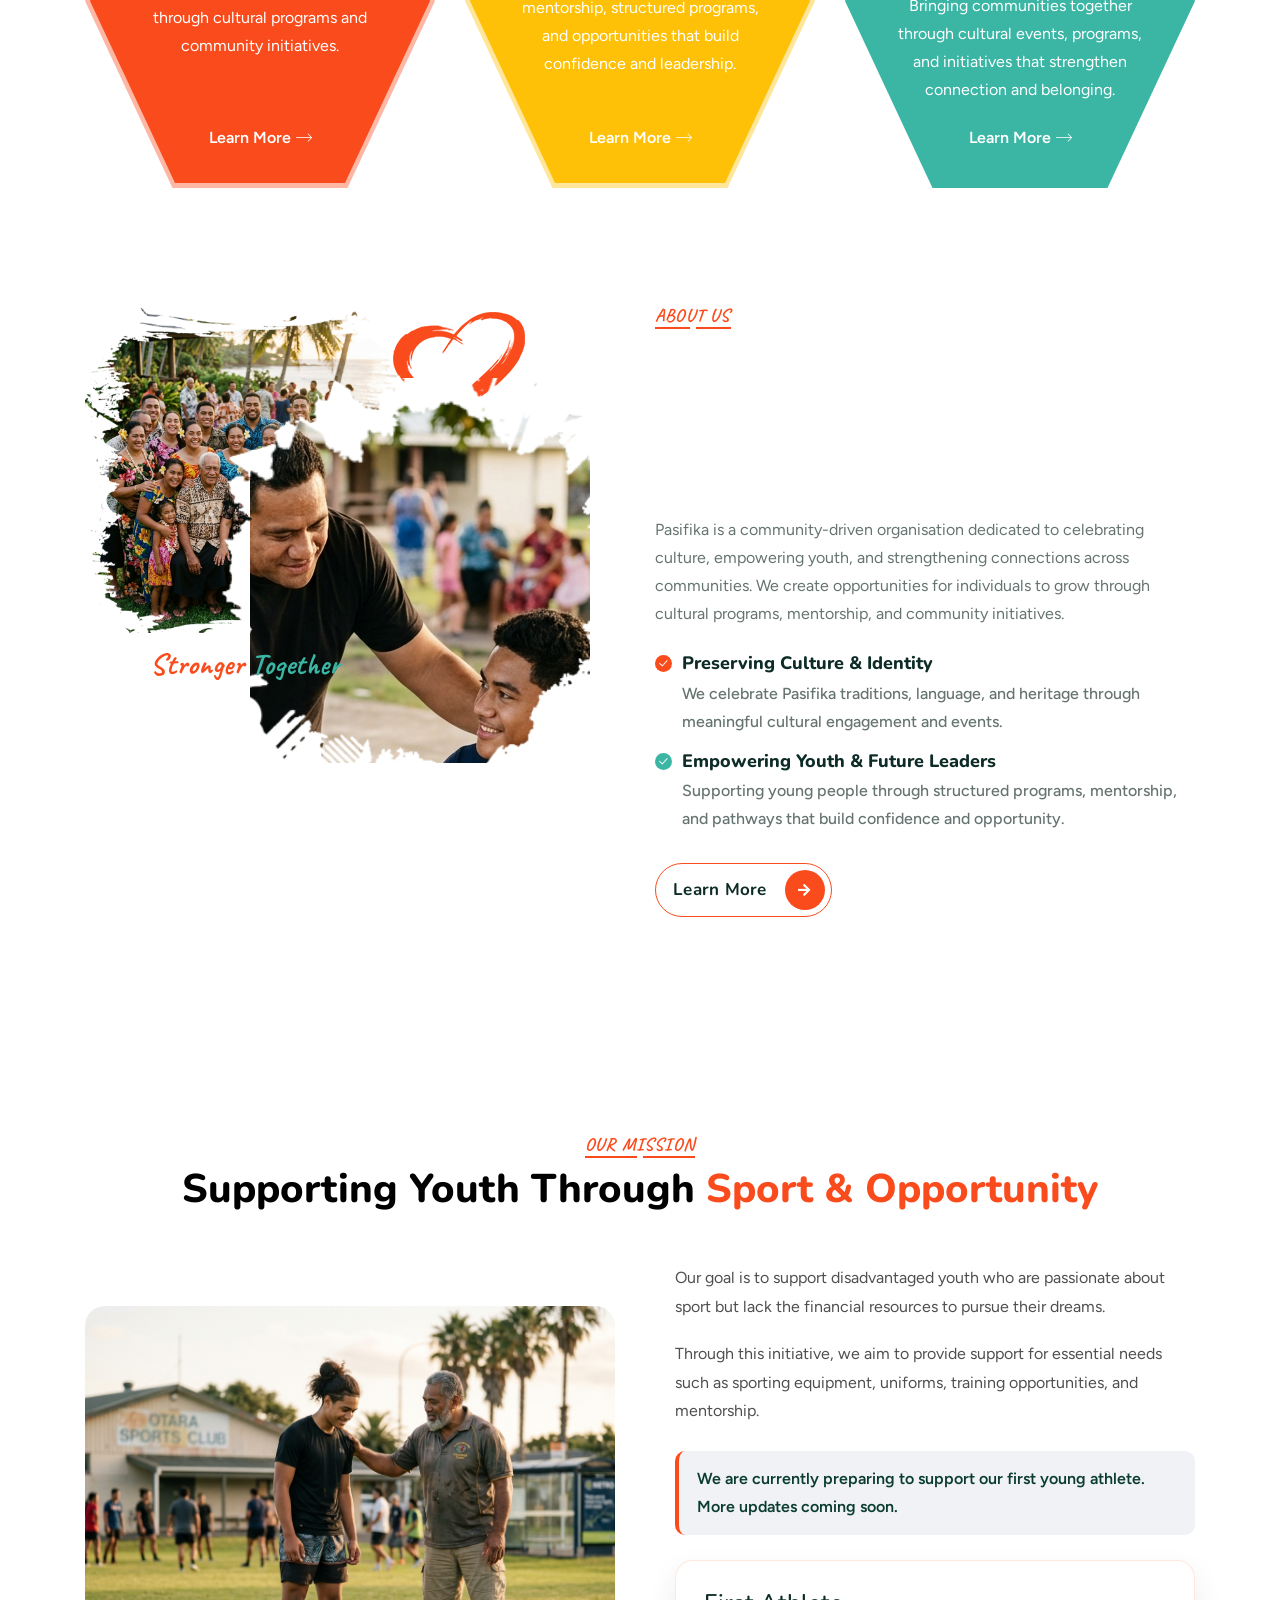
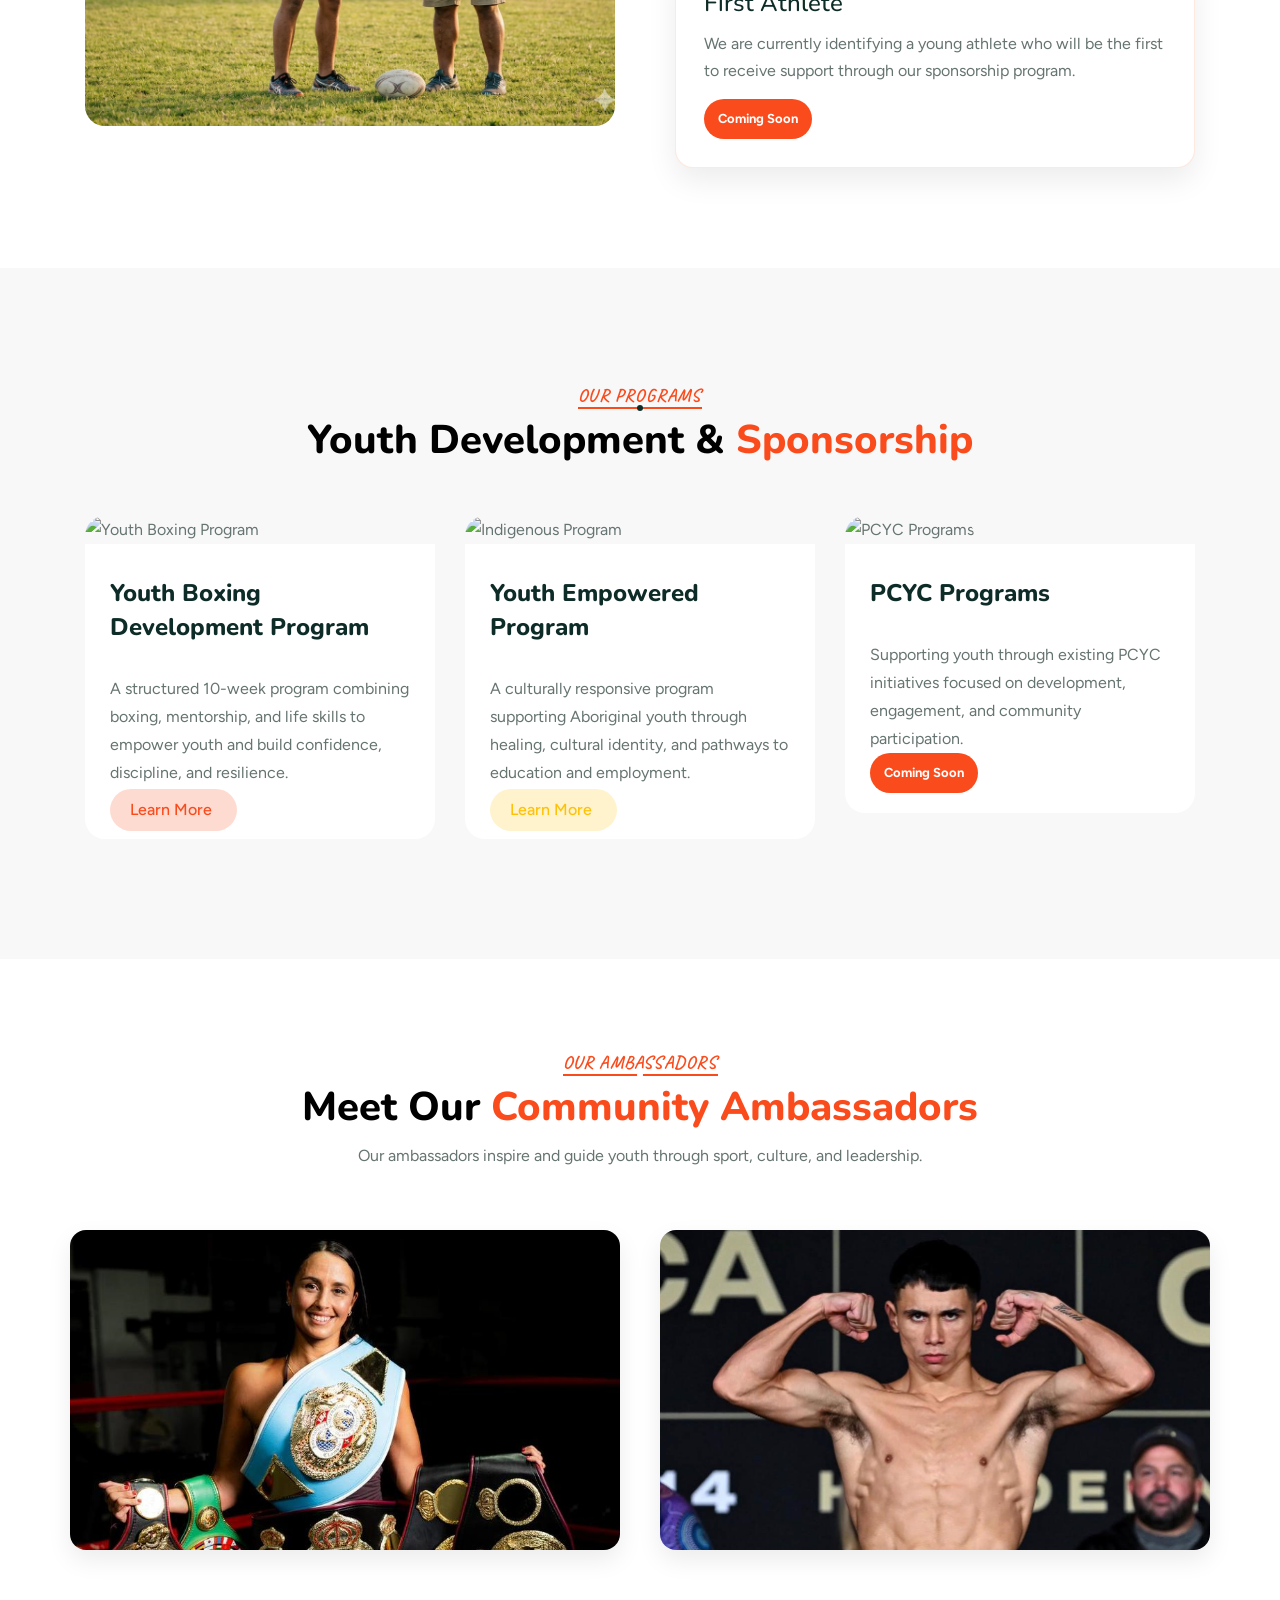
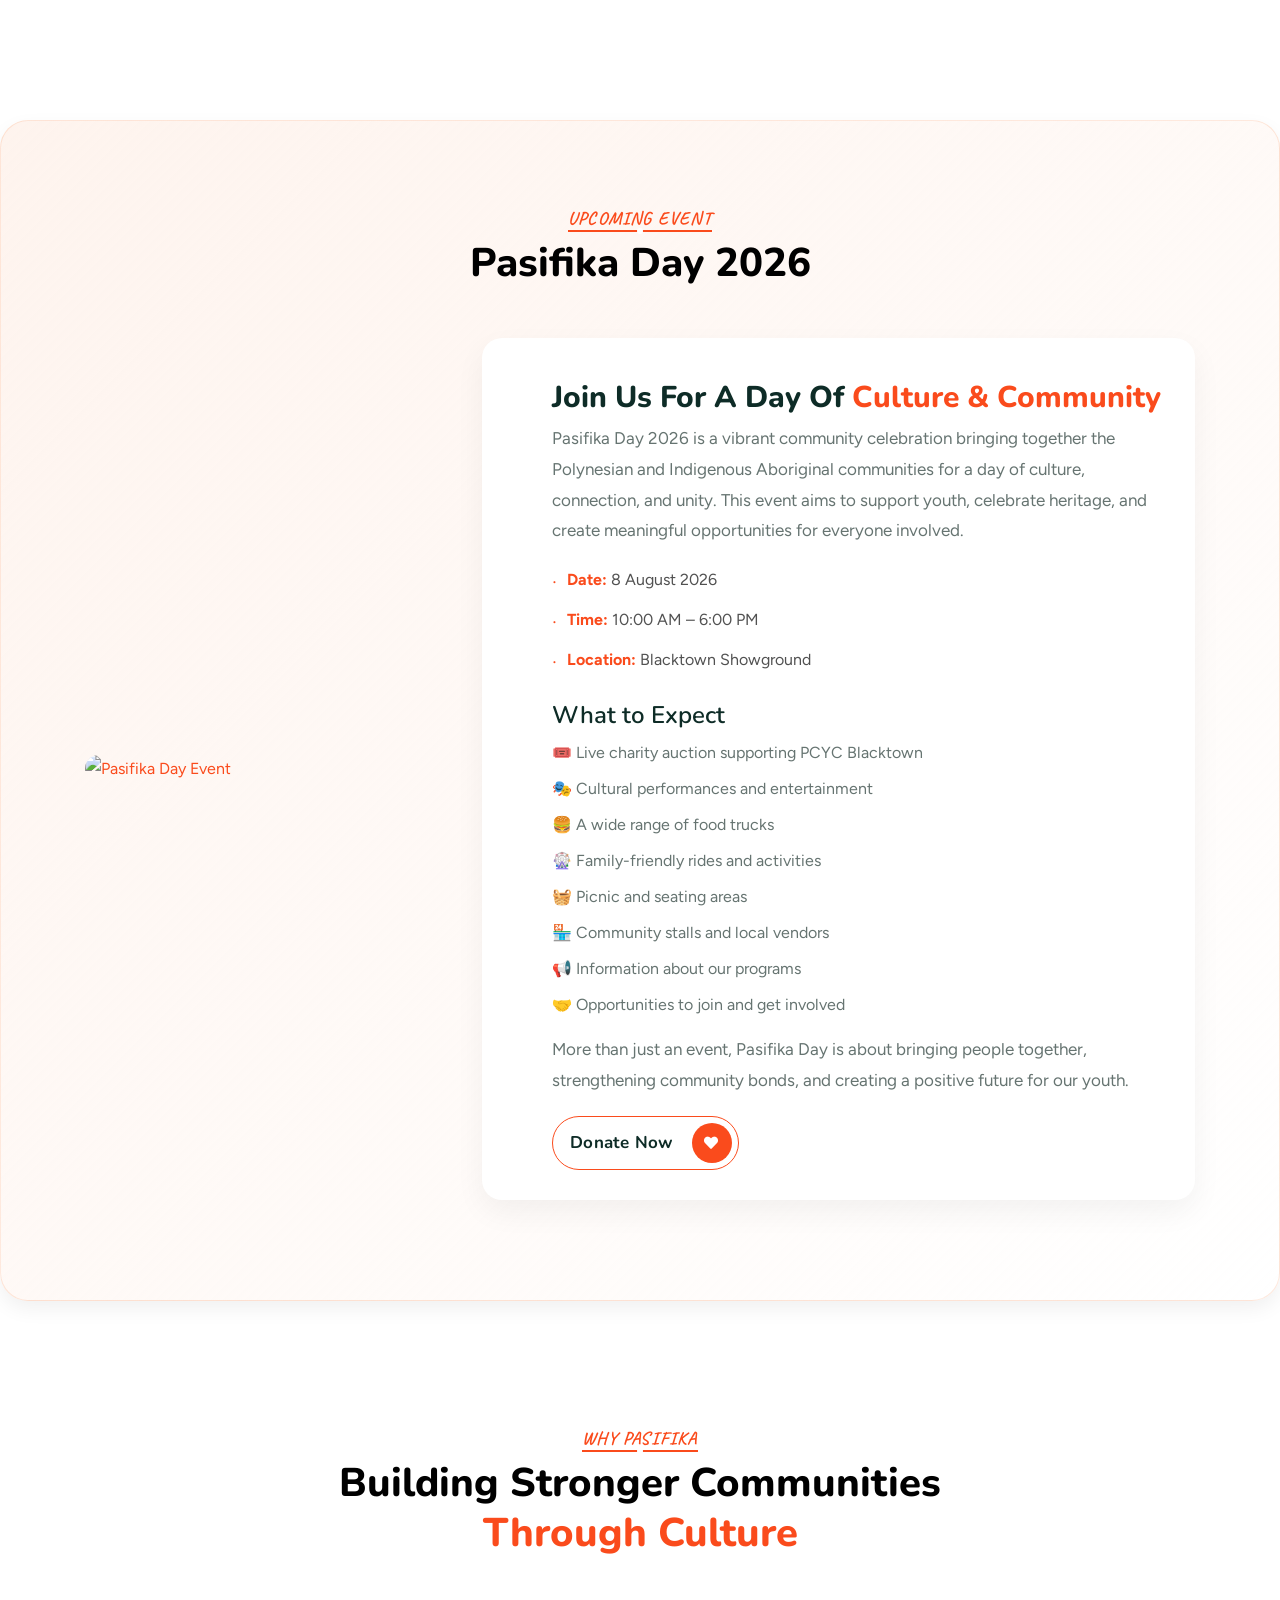
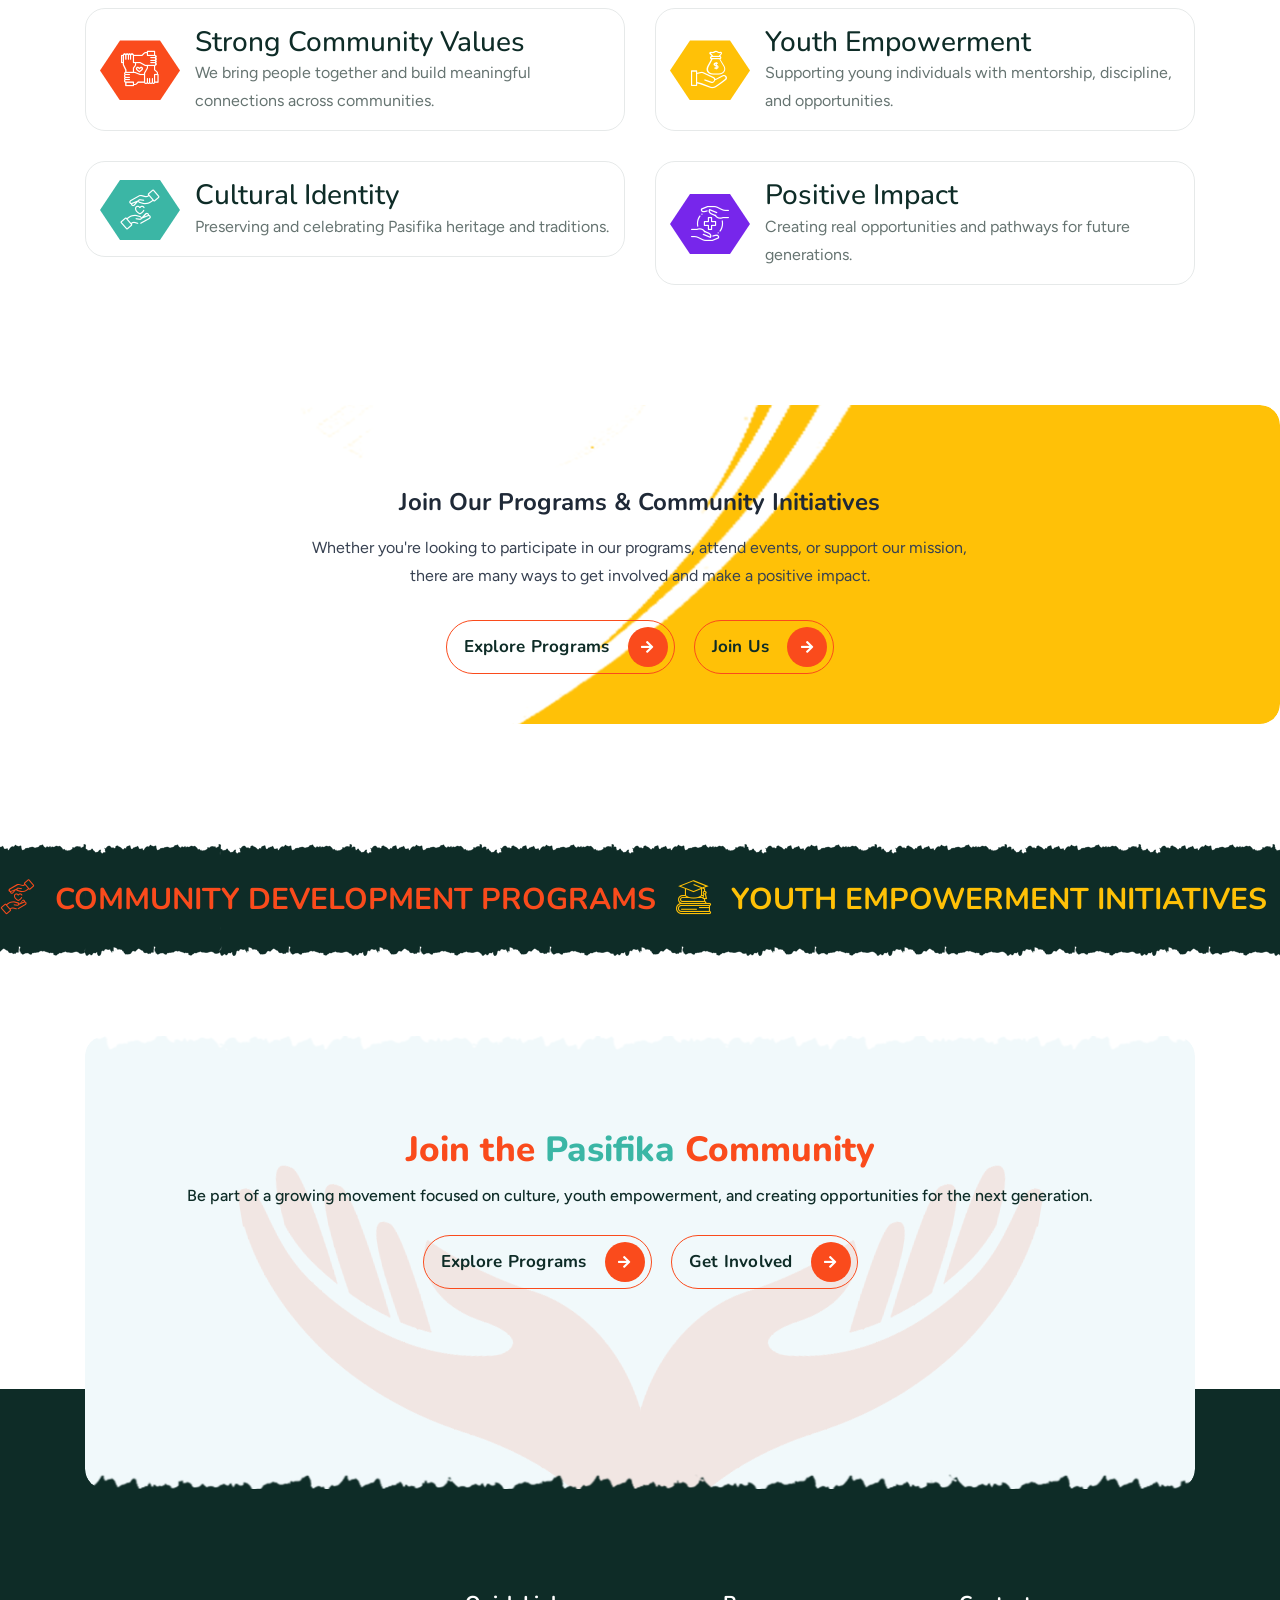
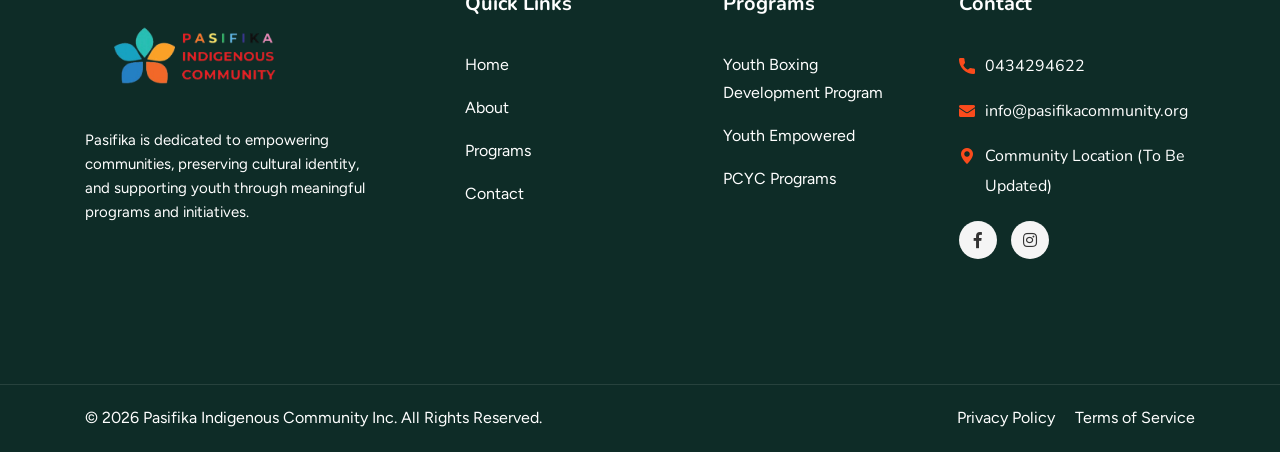
==== commit 922f72f1: "new" ====
--- a/index.html
+++ b/index.html
@@ -815,7 +815,9 @@
                 <div class="causes-three__content-box">
                   <div class="causes-three__content">
                     <h3 class="causes-three__title">
-                   Youth Empowered
+                   <a href="program-details-youth.html"
+                        >Youth Empowered Program</a
+                      >
                     </h3>
 
                     <p>
@@ -1731,7 +1733,7 @@
                             <ul class="footer-widget-two__services-list list-unstyled">
                                 <li><a href="program-details.html">Youth Boxing Development Program</a></li>
                                 <li><a href="program-details-youth.html">Youth Empowered</a></li>
-                                <li><a href="program-details-pcyc.html">PCYC Programs</a></li>
+                                <li><a href="#">PCYC Programs</a></li>
                                 
                             </ul>
 
--- a/assets/css/style.css
+++ b/assets/css/style.css
@@ -3787,7 +3787,15 @@
 
 
 
-
+.video-one__sub-title {
+    font-size: 35px !important;
+    line-height: 45px !important;
+    color: var(--helpest-white) !important;
+    font-weight: 700 !important;
+    letter-spacing: 3.5px !important;
+    font-family: var(--helpest-font-three) !important;
+    margin: 50px 0 10px !important;
+}
 
 
 
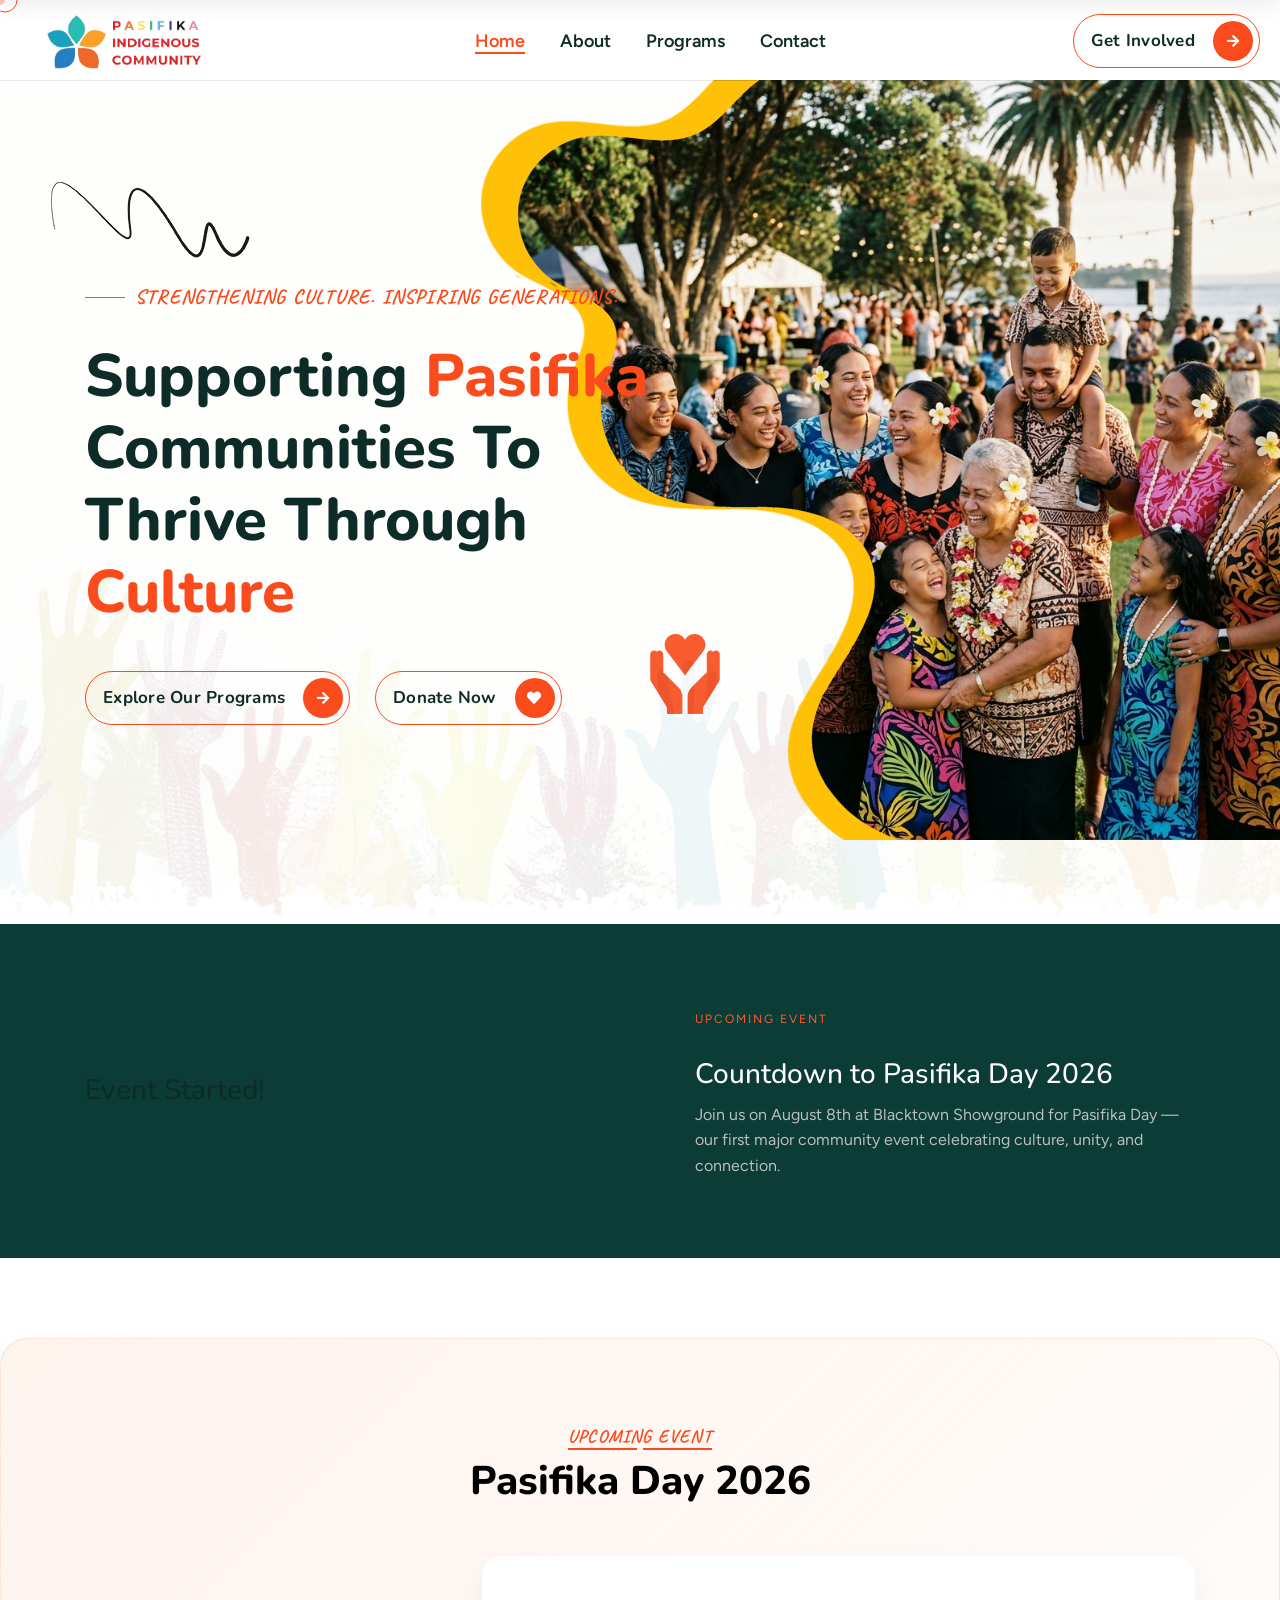
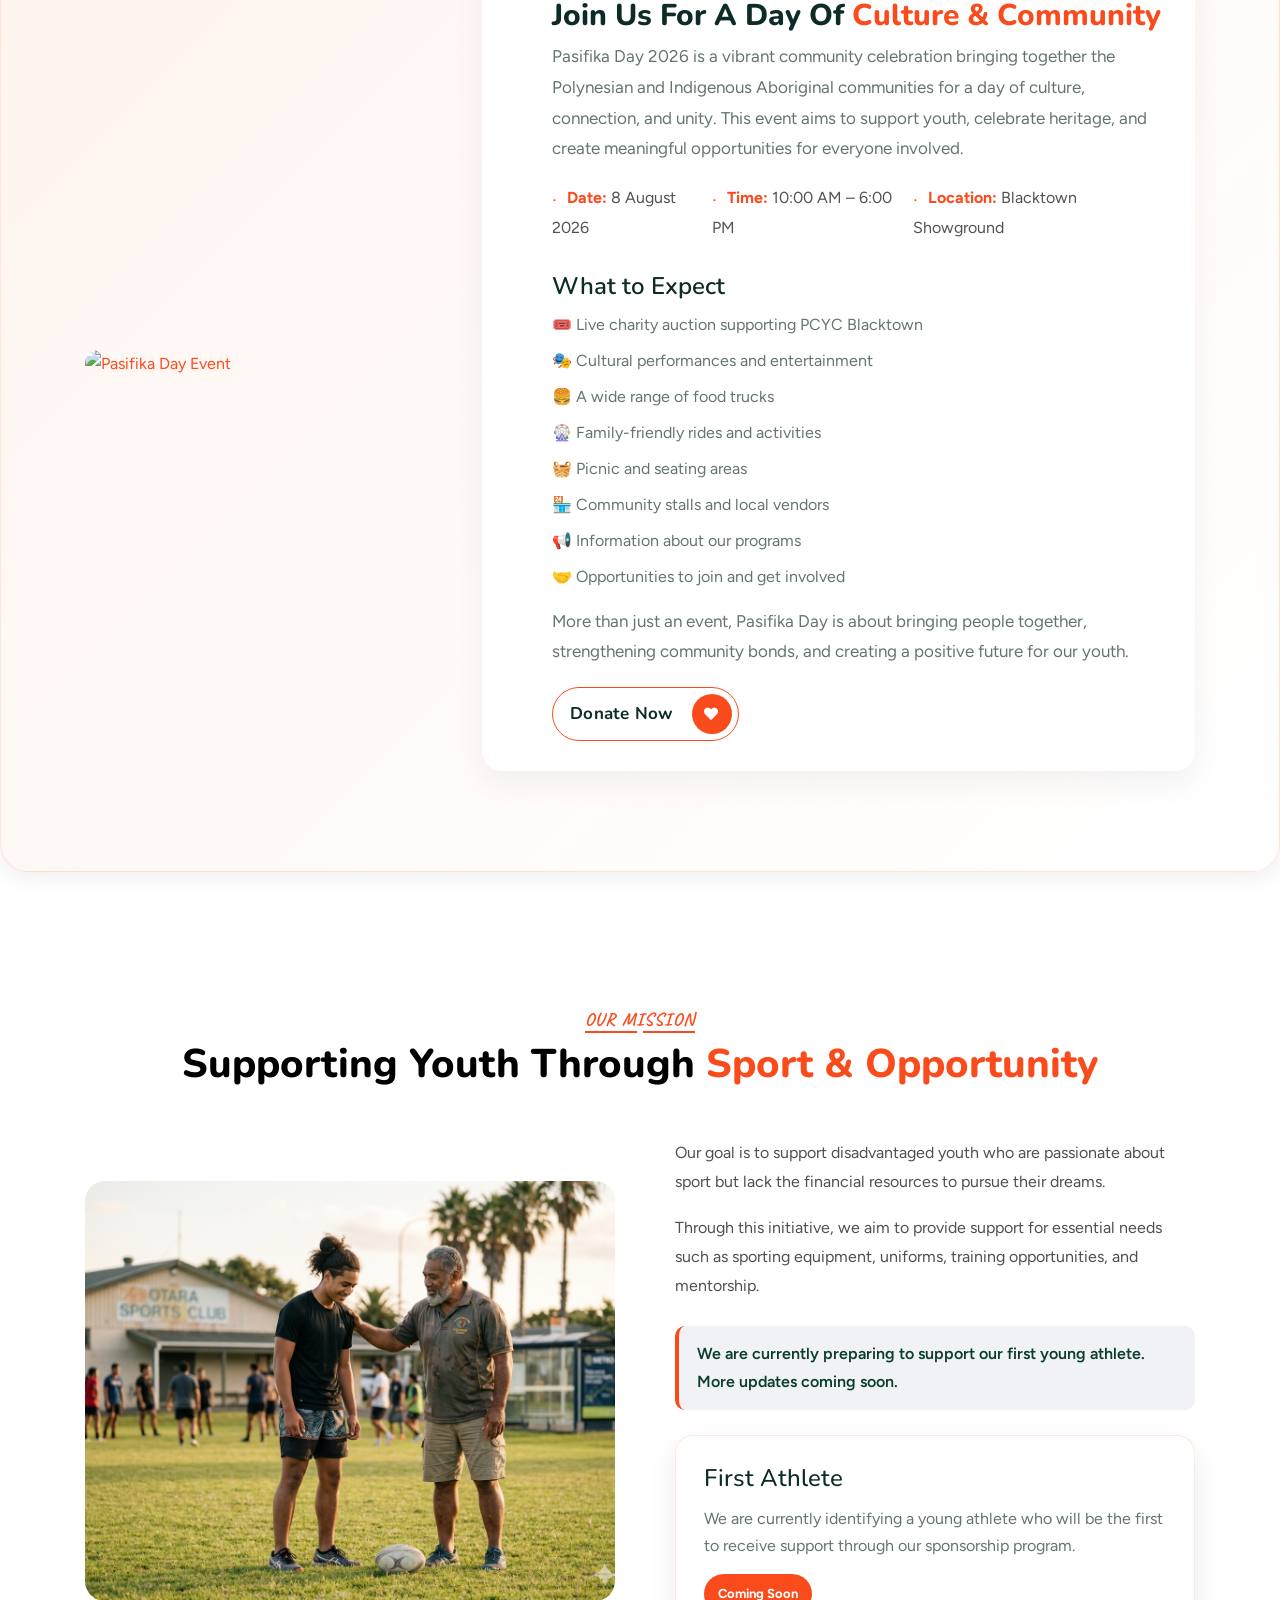
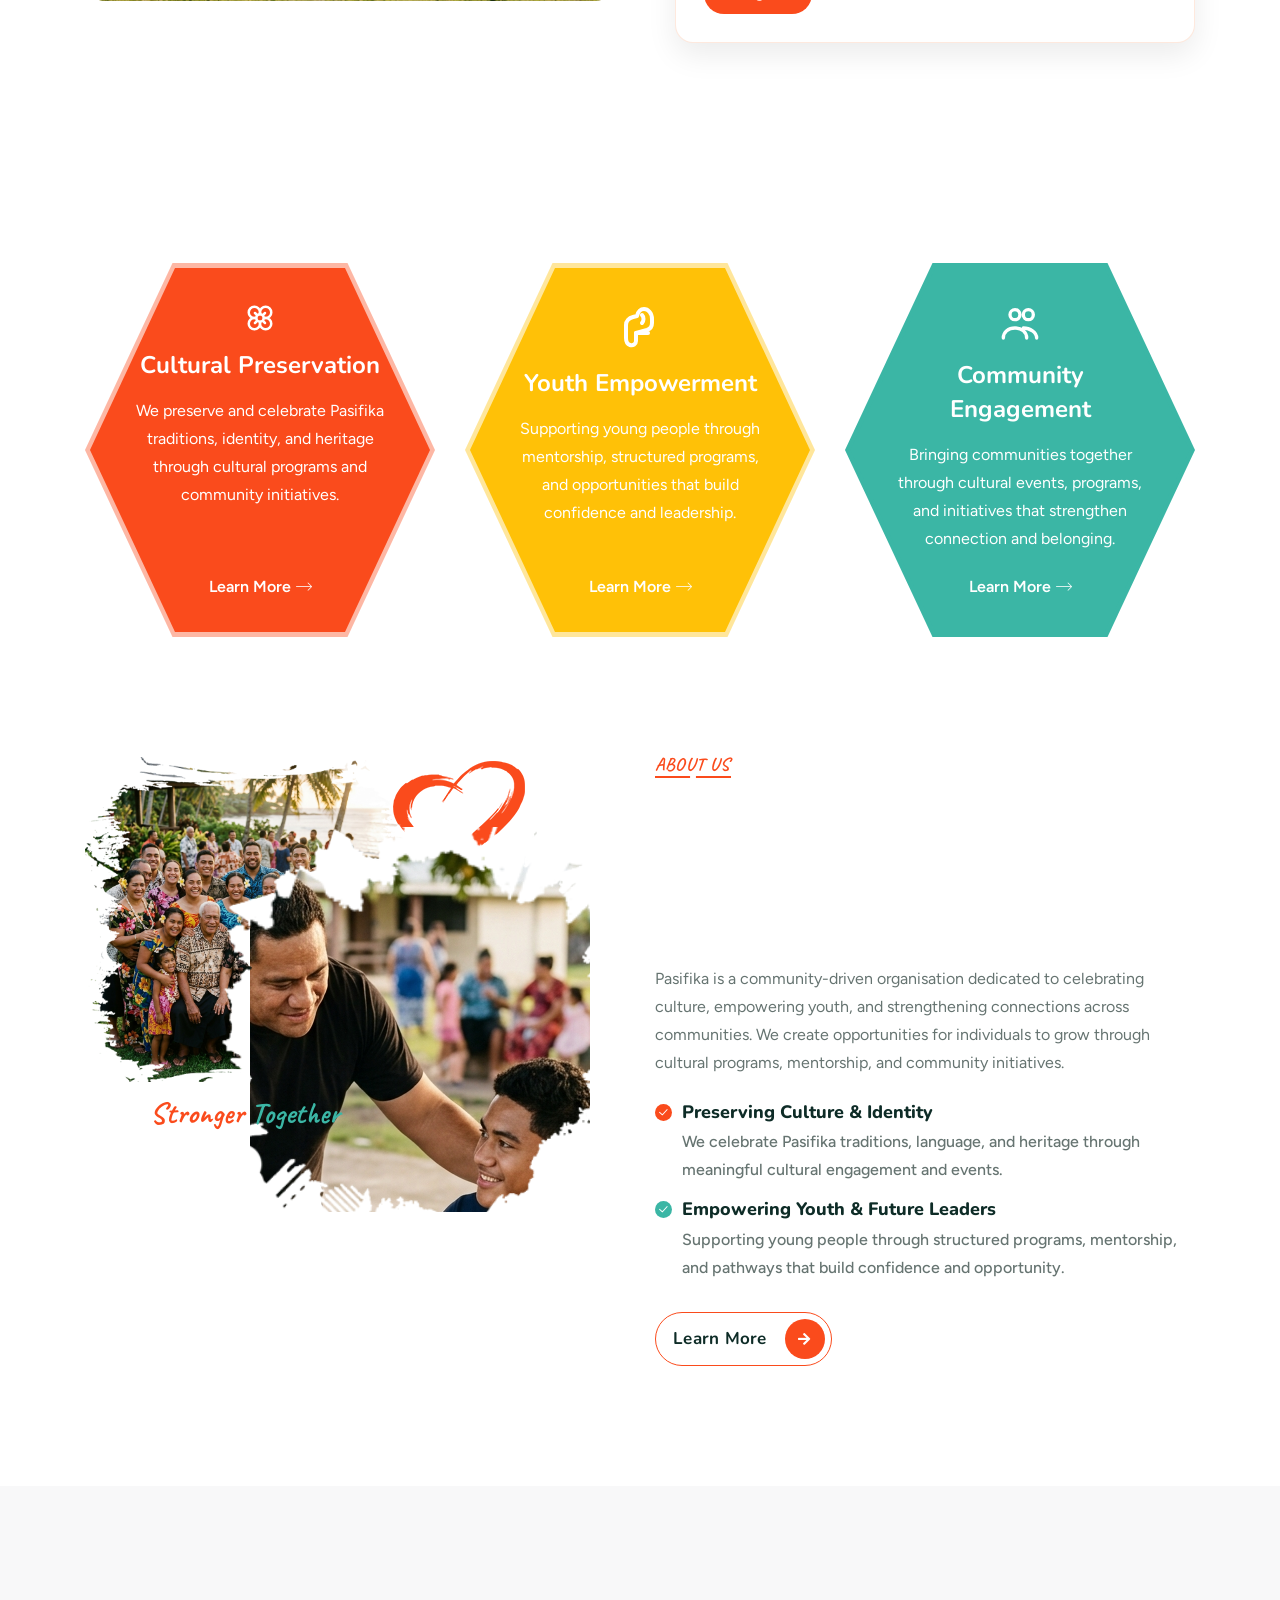
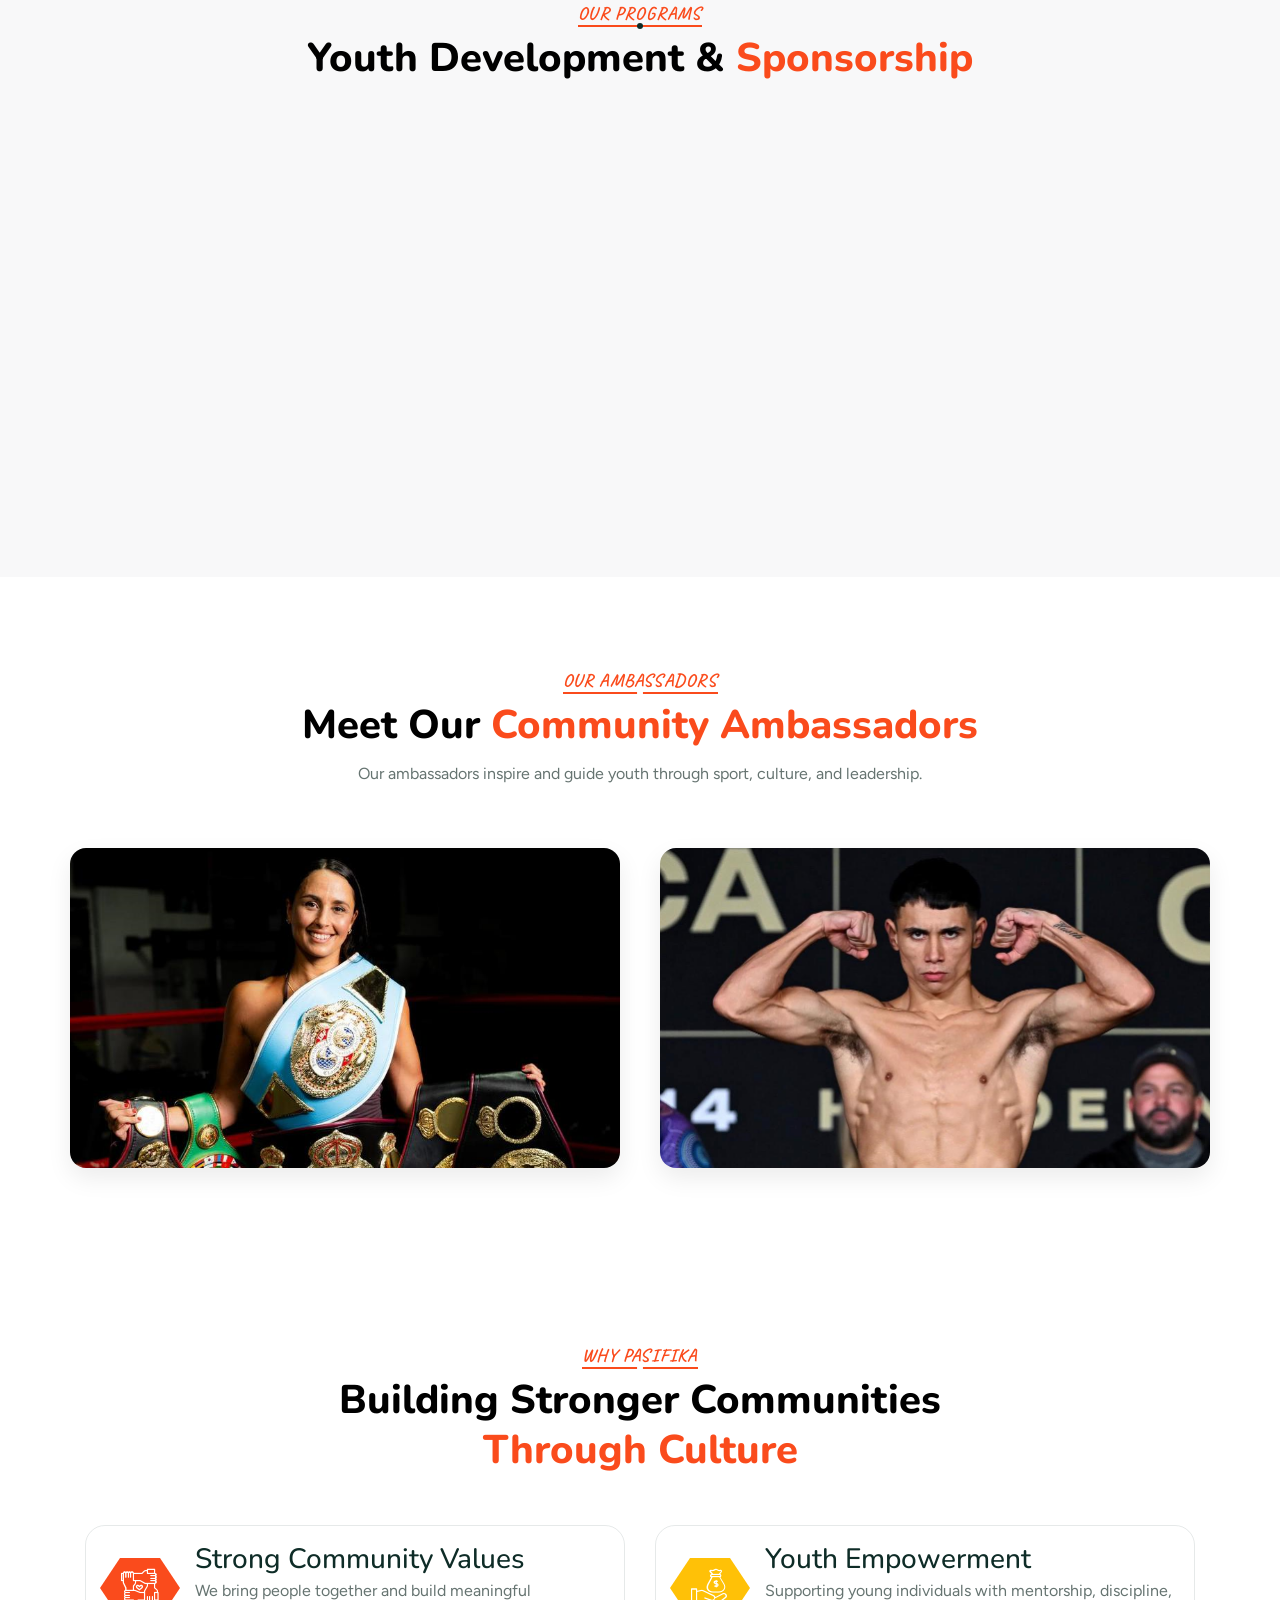
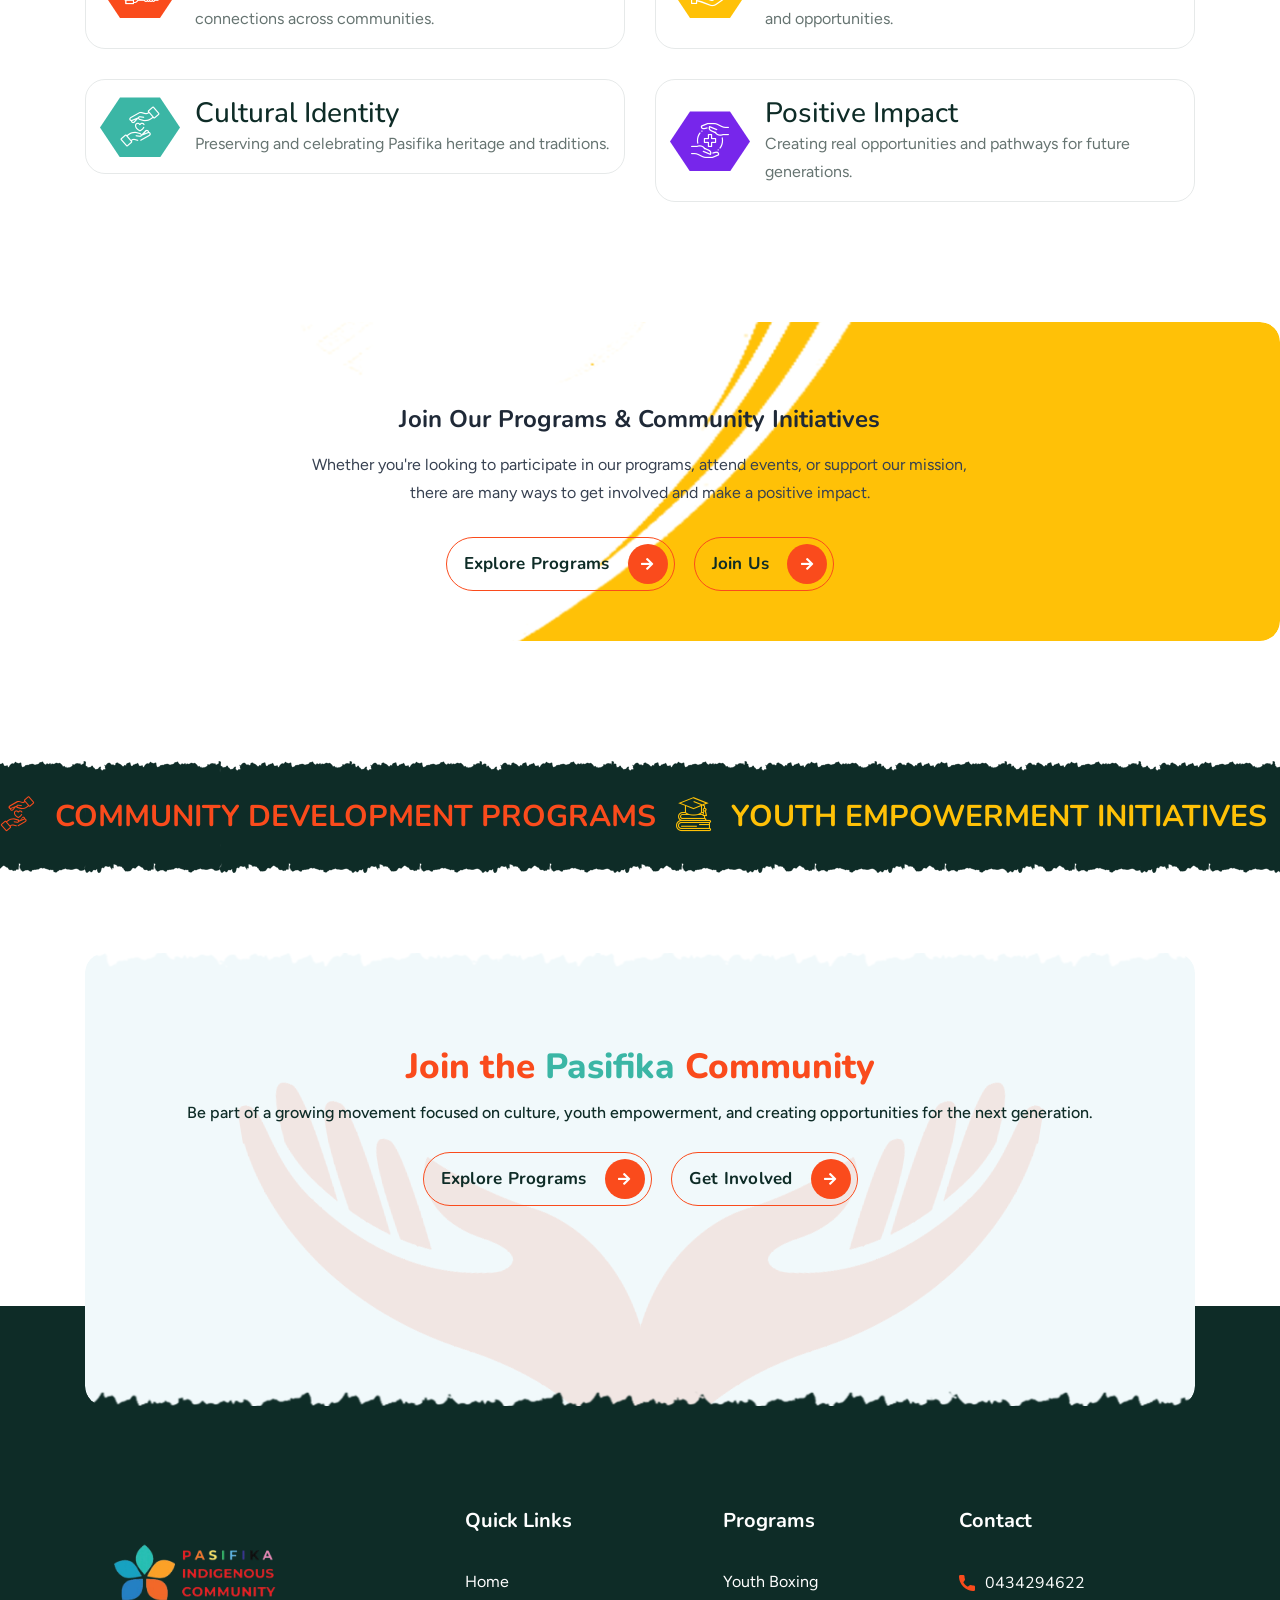
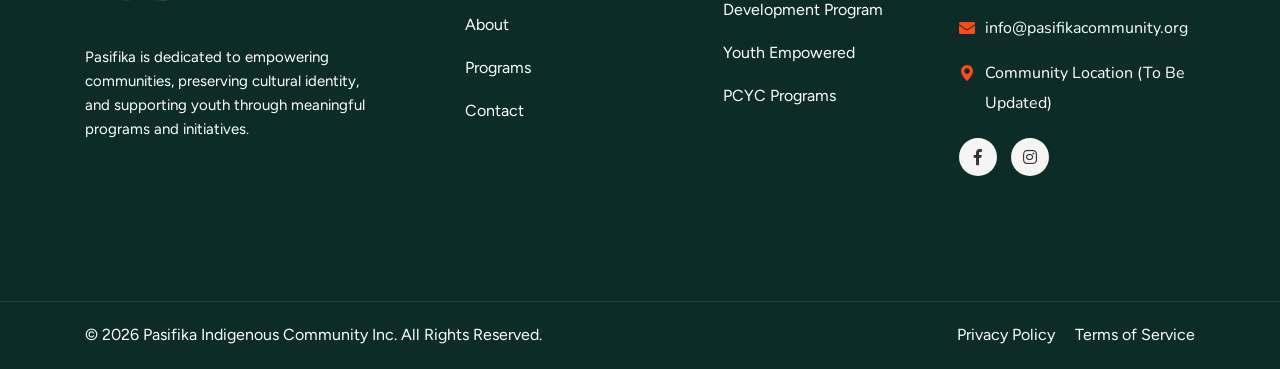
==== commit ab61279b: "new" ====
--- a/index.html
+++ b/index.html
@@ -349,10 +349,10 @@
 
   <section class="boxing-timer">
   <div class="container">
-    <div class="boxing-timer__inner"
+    <!-- <div class="boxing-timer__inner"
          onclick="document.getElementById('event-poster').scrollIntoView({ behavior: 'smooth' });"
-         style="cursor: pointer;">
-
+         style="cursor: pointer;"> -->
+<div class="boxing-timer__inner">
       <div class="boxing-timer__countdown">
         <div class="time-box">
           <h2 id="days">00</h2>
@@ -386,12 +386,146 @@
           connection.
         </p>
 
-        <p class="poster-link-hint">
+        <!-- <p class="poster-link-hint">
   Scroll to view event poster ↓
-</p>
+</p> -->
       </div>
 
     </div>
+  </div>
+</section>
+
+
+ <!-- Event One Start -->
+     <section id="event-poster" class="event-highlight">
+  <div class="container">
+    <div class="section-title text-center">
+      <span class="section-title__tagline">Upcoming Event</span>
+      <h2 class="section-title__title">Pasifika Day 2026</h2>
+    </div>
+
+    <div class="event-highlight__inner">
+      
+      <!-- LEFT: POSTER -->
+      <div class="event-highlight__image">
+        <a href="assets/images/resources/pasifika-event-poster.png" target="_blank">
+          <img src="assets/images/resources/pasifika-event-poster.png" alt="Pasifika Day Event" />
+        </a>
+      </div>
+
+      <!-- RIGHT: CONTENT -->
+      <div class="event-highlight__content">
+
+        <h3 class="section-title__title1 title-animation">
+          Join Us for a Day of <span>Culture & Community</span>
+        </h3>
+
+        <!-- 🔥 UPDATED DESCRIPTION -->
+        <p class="event-desc">
+          Pasifika Day 2026 is a vibrant community celebration bringing together 
+          the Polynesian and Indigenous Aboriginal communities for a day of culture, 
+          connection, and unity. This event aims to support youth, celebrate heritage, 
+          and create meaningful opportunities for everyone involved.
+        </p>
+
+        <!-- EVENT DETAILS -->
+        <ul class="event-info">
+          <li><strong>Date:</strong> 8 August 2026</li>
+          <li><strong>Time:</strong> 10:00 AM – 6:00 PM</li>
+          <li><strong>Location:</strong> Blacktown Showground</li>
+        </ul>
+
+        <!-- 🔥 WHAT TO EXPECT -->
+        <div class="event-features">
+          <h4>What to Expect</h4>
+          <ul>
+            <li>🎟️ Live charity auction supporting PCYC Blacktown</li>
+            <li>🎭 Cultural performances and entertainment</li>
+            <li>🍔 A wide range of food trucks</li>
+            <li>🎡 Family-friendly rides and activities</li>
+            <li>🧺 Picnic and seating areas</li>
+            <li>🏪 Community stalls and local vendors</li>
+            <li>📢 Information about our programs</li>
+            <li>🤝 Opportunities to join and get involved</li>
+          </ul>
+        </div>
+
+        <!-- 🔥 COMMUNITY MESSAGE -->
+        <p class="event-desc" style="margin-top:15px;">
+          More than just an event, Pasifika Day is about bringing people together, 
+          strengthening community bonds, and creating a positive future for our youth.
+        </p>
+
+        <!-- 🔥 OPTIONAL (HIGH IMPACT) -->
+        <div style="margin-top:20px;">
+          <a href="#" class="thm-btn donate-btn">
+            <span class="thm-btn-text">Donate Now</span>
+            <span class="thm-btn-icon-box">
+              <i class="fas fa-heart"></i>
+            </span>
+          </a>
+        </div>
+
+      </div>
+    </div>
+  </div>
+</section>
+      <!-- Event One End -->
+
+
+      <section class="youth-sponsorship">
+  <div class="container"> <!-- 🔥 IMPORTANT ADD -->
+ <div class="section-title text-center">
+            <div class="section-title__tagline-box">
+              <span class="section-title__tagline">Our Mission</span>
+            </div>
+            <h2 class="section-title__title">
+              Supporting Youth Through <span>Sport & Opportunity</span>
+            </h2>
+          </div>
+    <div class="youth-sponsorship__inner">
+
+      <!-- LEFT IMAGE -->
+      <div class="youth-sponsorship__image">
+        <img src="assets/images/resources/youth-support.png" alt="Youth Support" />
+      </div>
+
+      <!-- RIGHT CONTENT -->
+      <div class="youth-sponsorship__content">
+
+        <div class="youth-text">
+          <p>
+            Our goal is to support disadvantaged youth who are passionate
+            about sport but lack the financial resources to pursue their dreams.
+          </p>
+
+          <p>
+            Through this initiative, we aim to provide support for essential
+            needs such as sporting equipment, uniforms, training opportunities,
+            and mentorship.
+          </p>
+        </div>
+
+        <!-- 🔥 NEW HIGHLIGHT BOX -->
+        <div class="coming-soon-box">
+          We are currently preparing to support our first young athlete.
+          More updates coming soon.
+        </div>
+
+        <!-- CARD -->
+        <div class="sponsorship-card">
+          <h3>First Athlete</h3>
+          <p>
+            We are currently identifying a young athlete who will be the first
+            to receive support through our sponsorship program.
+          </p>
+          <span class="coming-badge">Coming Soon</span>
+        </div>
+
+      </div>
+
+    </div>
+
   </div>
 </section>
 
@@ -693,61 +827,7 @@
       <!-- About Three End -->
 
 
-   <section class="youth-sponsorship">
-  <div class="container"> <!-- 🔥 IMPORTANT ADD -->
- <div class="section-title text-center">
-            <div class="section-title__tagline-box">
-              <span class="section-title__tagline">Our Mission</span>
-            </div>
-            <h2 class="section-title__title">
-              Supporting Youth Through <span>Sport & Opportunity</span>
-            </h2>
-          </div>
-    <div class="youth-sponsorship__inner">
-
-      <!-- LEFT IMAGE -->
-      <div class="youth-sponsorship__image">
-        <img src="assets/images/resources/youth-support.png" alt="Youth Support" />
-      </div>
-
-      <!-- RIGHT CONTENT -->
-      <div class="youth-sponsorship__content">
-
-        <div class="youth-text">
-          <p>
-            Our goal is to support disadvantaged youth who are passionate
-            about sport but lack the financial resources to pursue their dreams.
-          </p>
-
-          <p>
-            Through this initiative, we aim to provide support for essential
-            needs such as sporting equipment, uniforms, training opportunities,
-            and mentorship.
-          </p>
-        </div>
-
-        <!-- 🔥 NEW HIGHLIGHT BOX -->
-        <div class="coming-soon-box">
-          We are currently preparing to support our first young athlete.
-          More updates coming soon.
-        </div>
-
-        <!-- CARD -->
-        <div class="sponsorship-card">
-          <h3>First Athlete</h3>
-          <p>
-            We are currently identifying a young athlete who will be the first
-            to receive support through our sponsorship program.
-          </p>
-          <span class="coming-badge">Coming Soon</span>
-        </div>
-
-      </div>
-
-    </div>
-
-  </div>
-</section>
+   
 
 
 
@@ -1089,81 +1169,7 @@
 </section>
       <!-- Team Three End -->
 
-      <!-- Event One Start -->
-     <section id="event-poster" class="event-highlight">
-  <div class="container">
-    <div class="section-title text-center">
-      <span class="section-title__tagline">Upcoming Event</span>
-      <h2 class="section-title__title">Pasifika Day 2026</h2>
-    </div>
-
-    <div class="event-highlight__inner">
-      
-      <!-- LEFT: POSTER -->
-      <div class="event-highlight__image">
-        <a href="assets/images/resources/pasifika-event-poster.png" target="_blank">
-          <img src="assets/images/resources/pasifika-event-poster.png" alt="Pasifika Day Event" />
-        </a>
-      </div>
-
-      <!-- RIGHT: CONTENT -->
-      <div class="event-highlight__content">
-
-        <h3 class="section-title__title1 title-animation">
-          Join Us for a Day of <span>Culture & Community</span>
-        </h3>
-
-        <!-- 🔥 UPDATED DESCRIPTION -->
-        <p class="event-desc">
-          Pasifika Day 2026 is a vibrant community celebration bringing together 
-          the Polynesian and Indigenous Aboriginal communities for a day of culture, 
-          connection, and unity. This event aims to support youth, celebrate heritage, 
-          and create meaningful opportunities for everyone involved.
-        </p>
-
-        <!-- EVENT DETAILS -->
-        <ul class="event-info">
-          <li><strong>Date:</strong> 8 August 2026</li>
-          <li><strong>Time:</strong> 10:00 AM – 6:00 PM</li>
-          <li><strong>Location:</strong> Blacktown Showground</li>
-        </ul>
-
-        <!-- 🔥 WHAT TO EXPECT -->
-        <div class="event-features">
-          <h4>What to Expect</h4>
-          <ul>
-            <li>🎟️ Live charity auction supporting PCYC Blacktown</li>
-            <li>🎭 Cultural performances and entertainment</li>
-            <li>🍔 A wide range of food trucks</li>
-            <li>🎡 Family-friendly rides and activities</li>
-            <li>🧺 Picnic and seating areas</li>
-            <li>🏪 Community stalls and local vendors</li>
-            <li>📢 Information about our programs</li>
-            <li>🤝 Opportunities to join and get involved</li>
-          </ul>
-        </div>
-
-        <!-- 🔥 COMMUNITY MESSAGE -->
-        <p class="event-desc" style="margin-top:15px;">
-          More than just an event, Pasifika Day is about bringing people together, 
-          strengthening community bonds, and creating a positive future for our youth.
-        </p>
-
-        <!-- 🔥 OPTIONAL (HIGH IMPACT) -->
-        <div style="margin-top:20px;">
-          <a href="#" class="thm-btn donate-btn">
-            <span class="thm-btn-text">Donate Now</span>
-            <span class="thm-btn-icon-box">
-              <i class="fas fa-heart"></i>
-            </span>
-          </a>
-        </div>
-
-      </div>
-    </div>
-  </div>
-</section>
-      <!-- Event One End -->
+     
 
   
 
--- a/assets/css/style.css
+++ b/assets/css/style.css
@@ -3458,7 +3458,9 @@
 .event-info {
     list-style: none !important;
     padding: 0 !important;
-    margin-bottom: 25px !important;
+    margin-bottom: 8px !important;
+    display: flex !important;
+    flex-direction: row !important;
 }
 
 .event-info li {
@@ -3572,6 +3574,11 @@
     .event-info li {
         font-size: 14px !important;
         margin-bottom: 6px !important;
+        
+    }
+
+    .event-info{
+      flex-direction: column !important;
     }
     .event-countdown {
         justify-content: center !important;
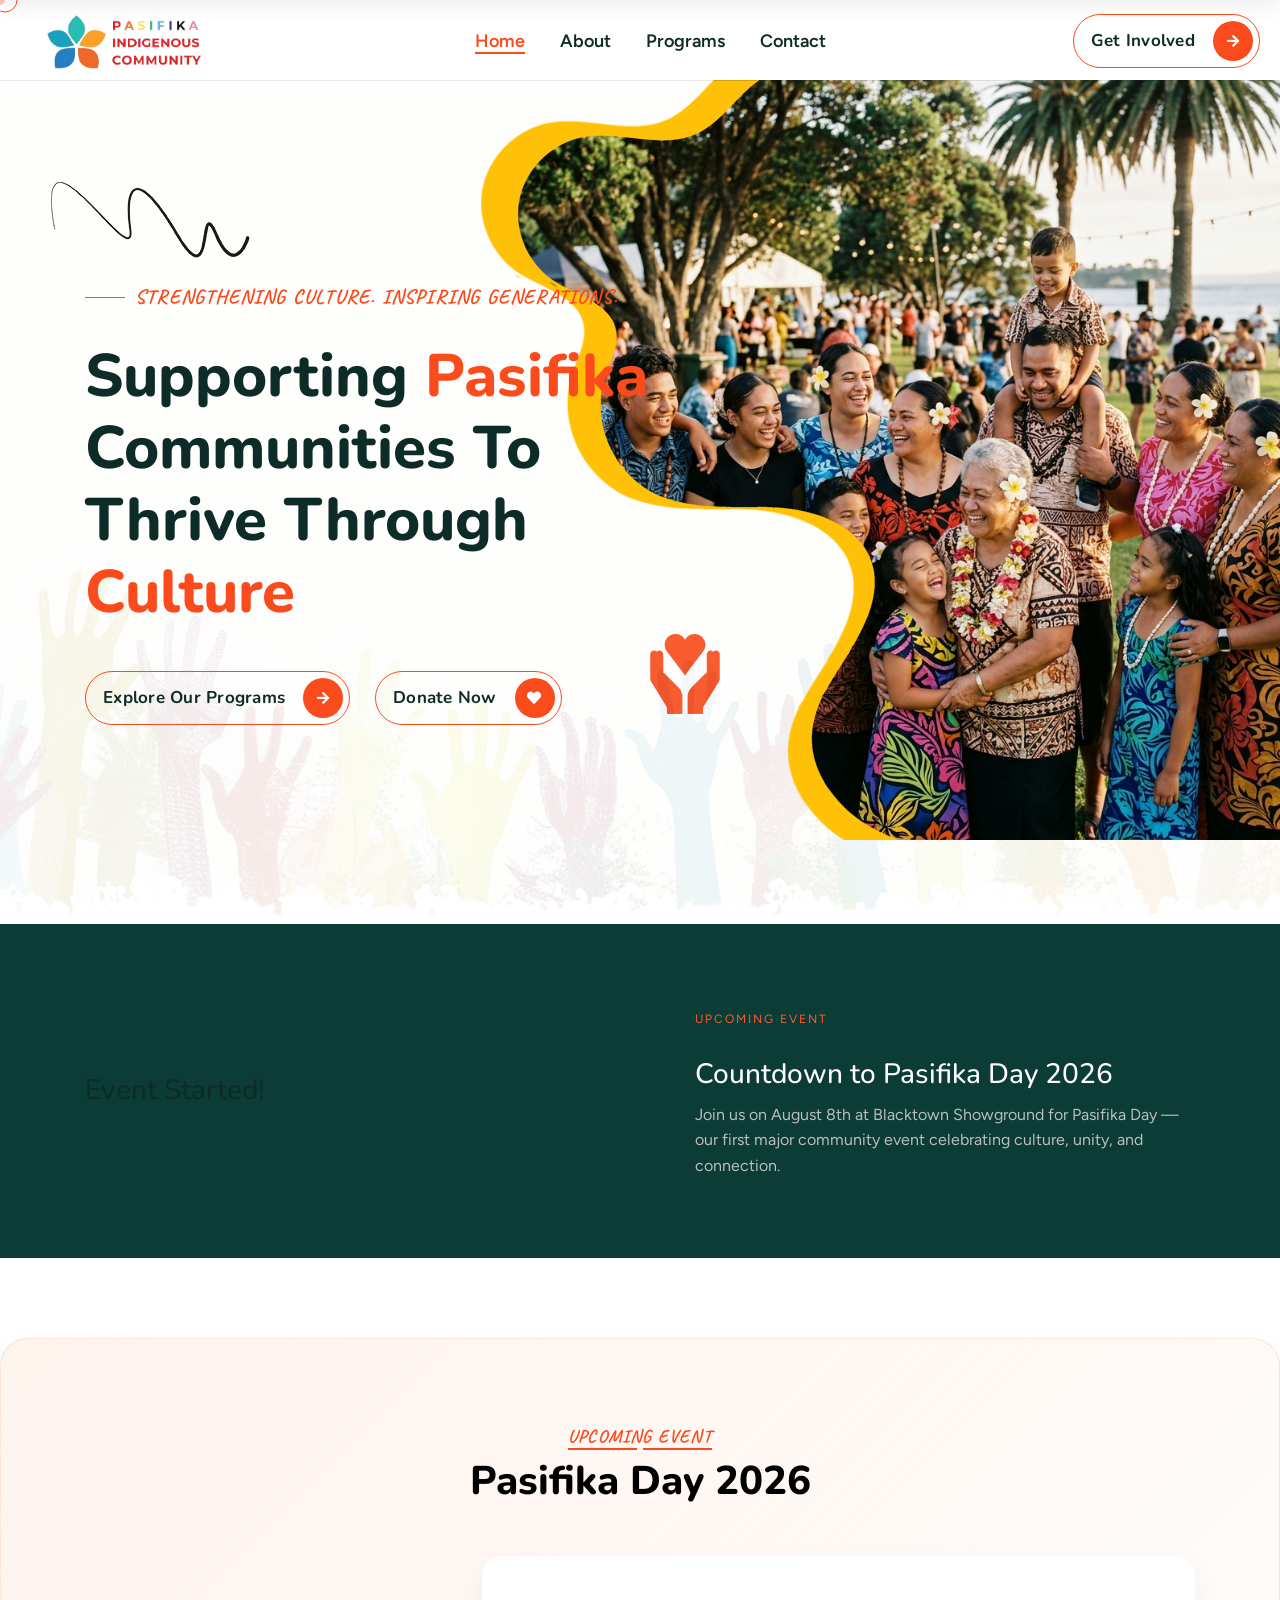
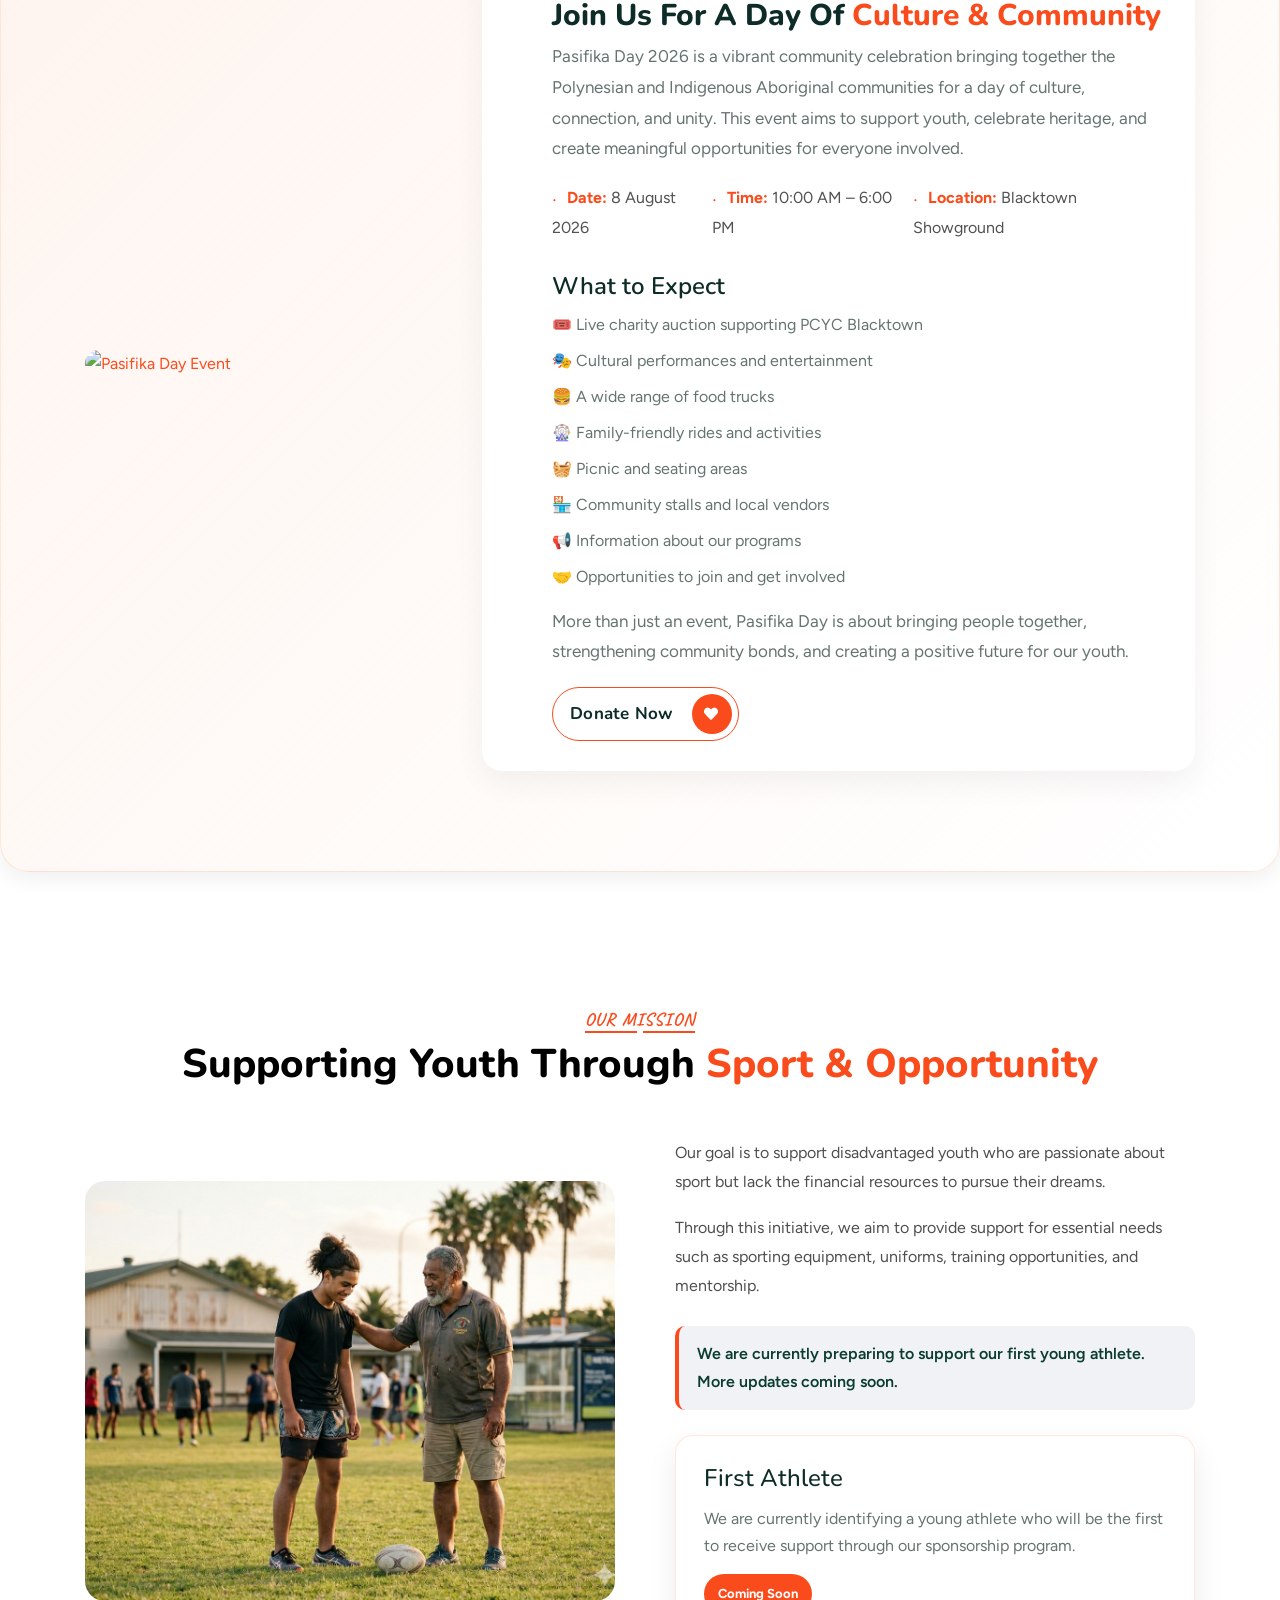
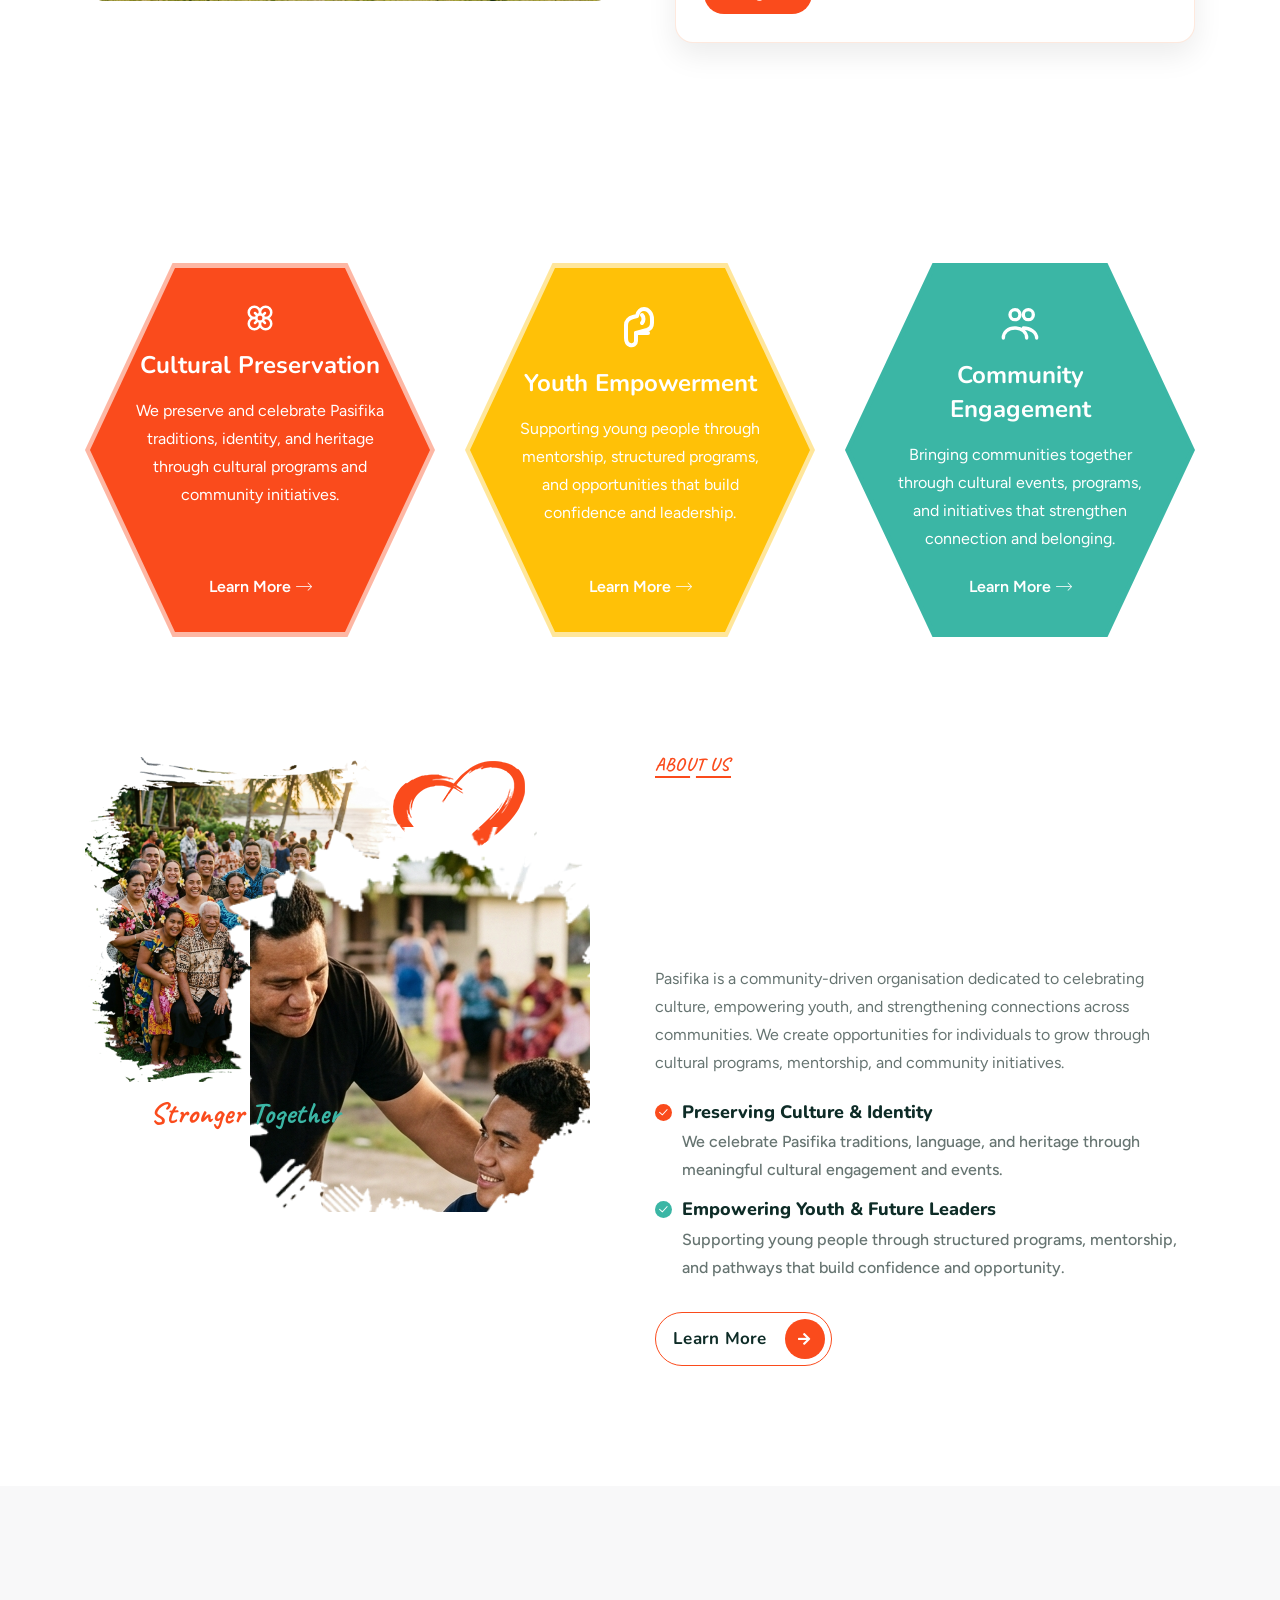
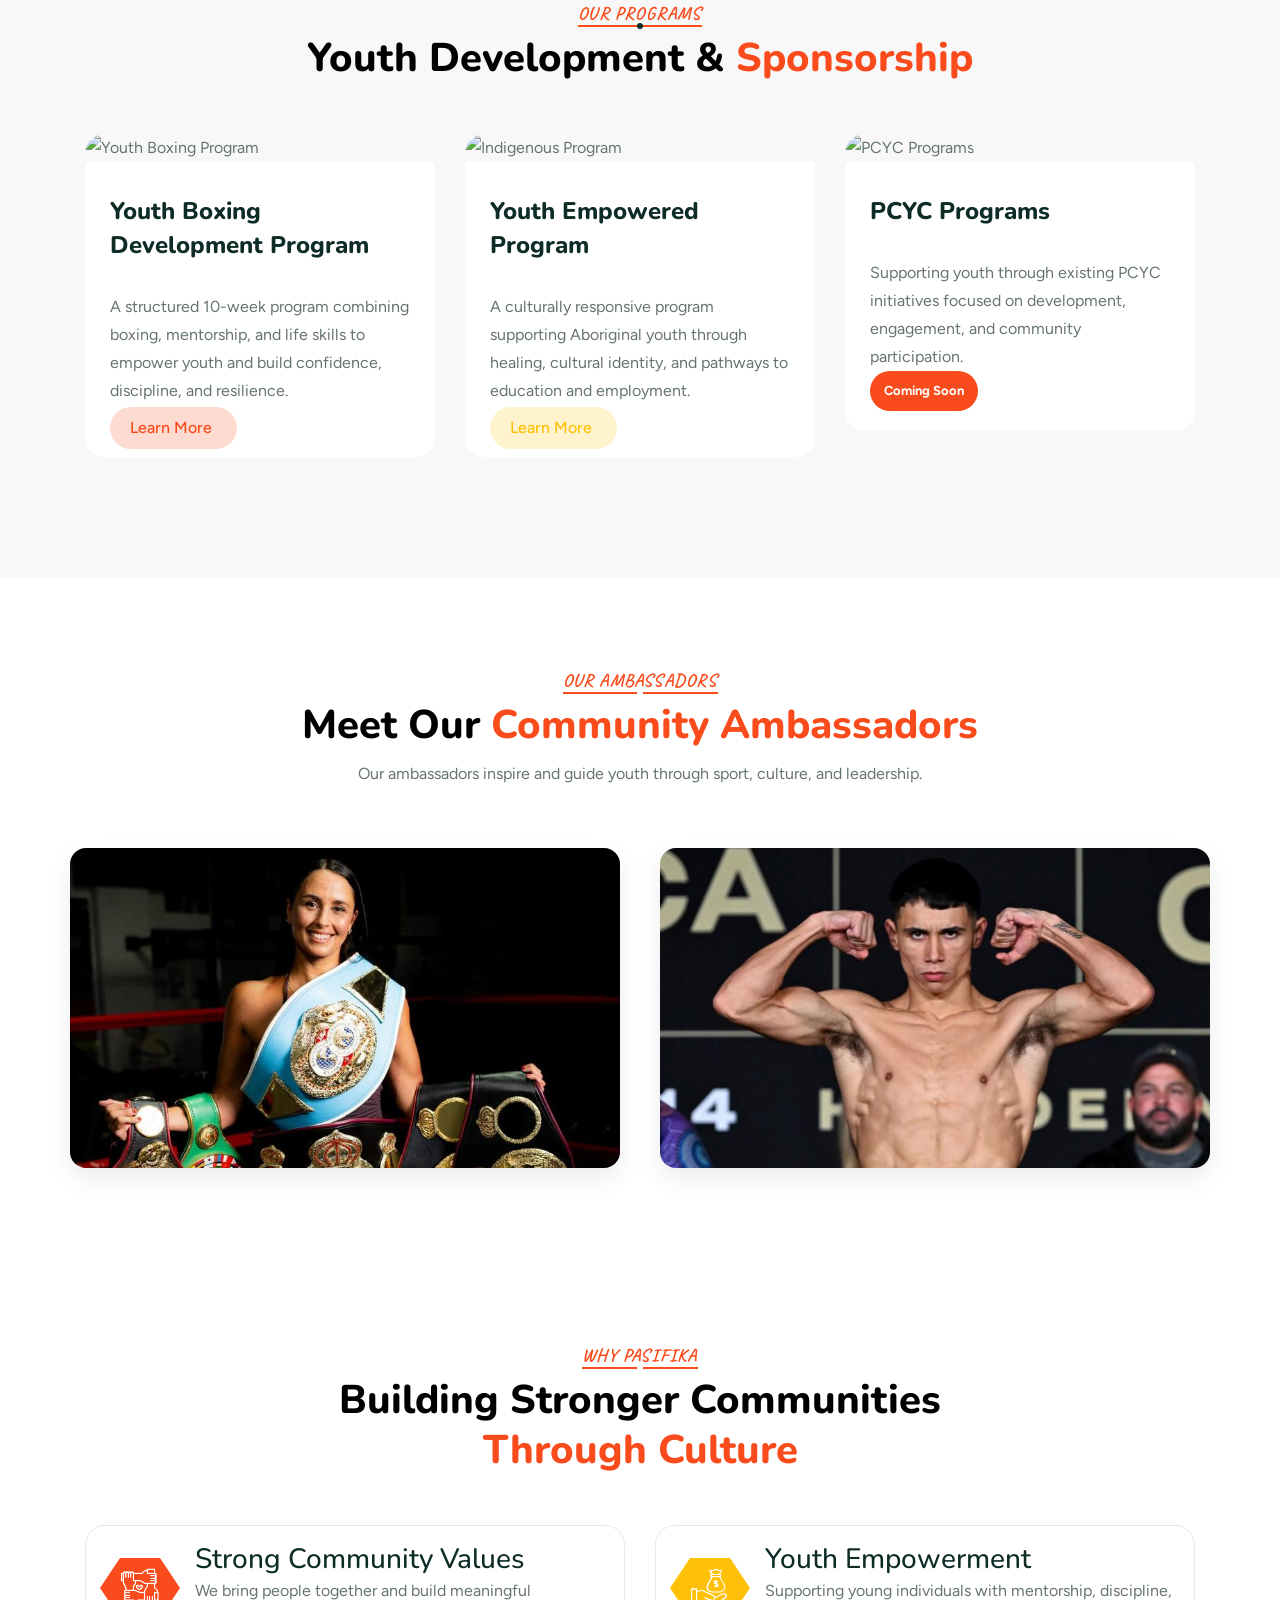
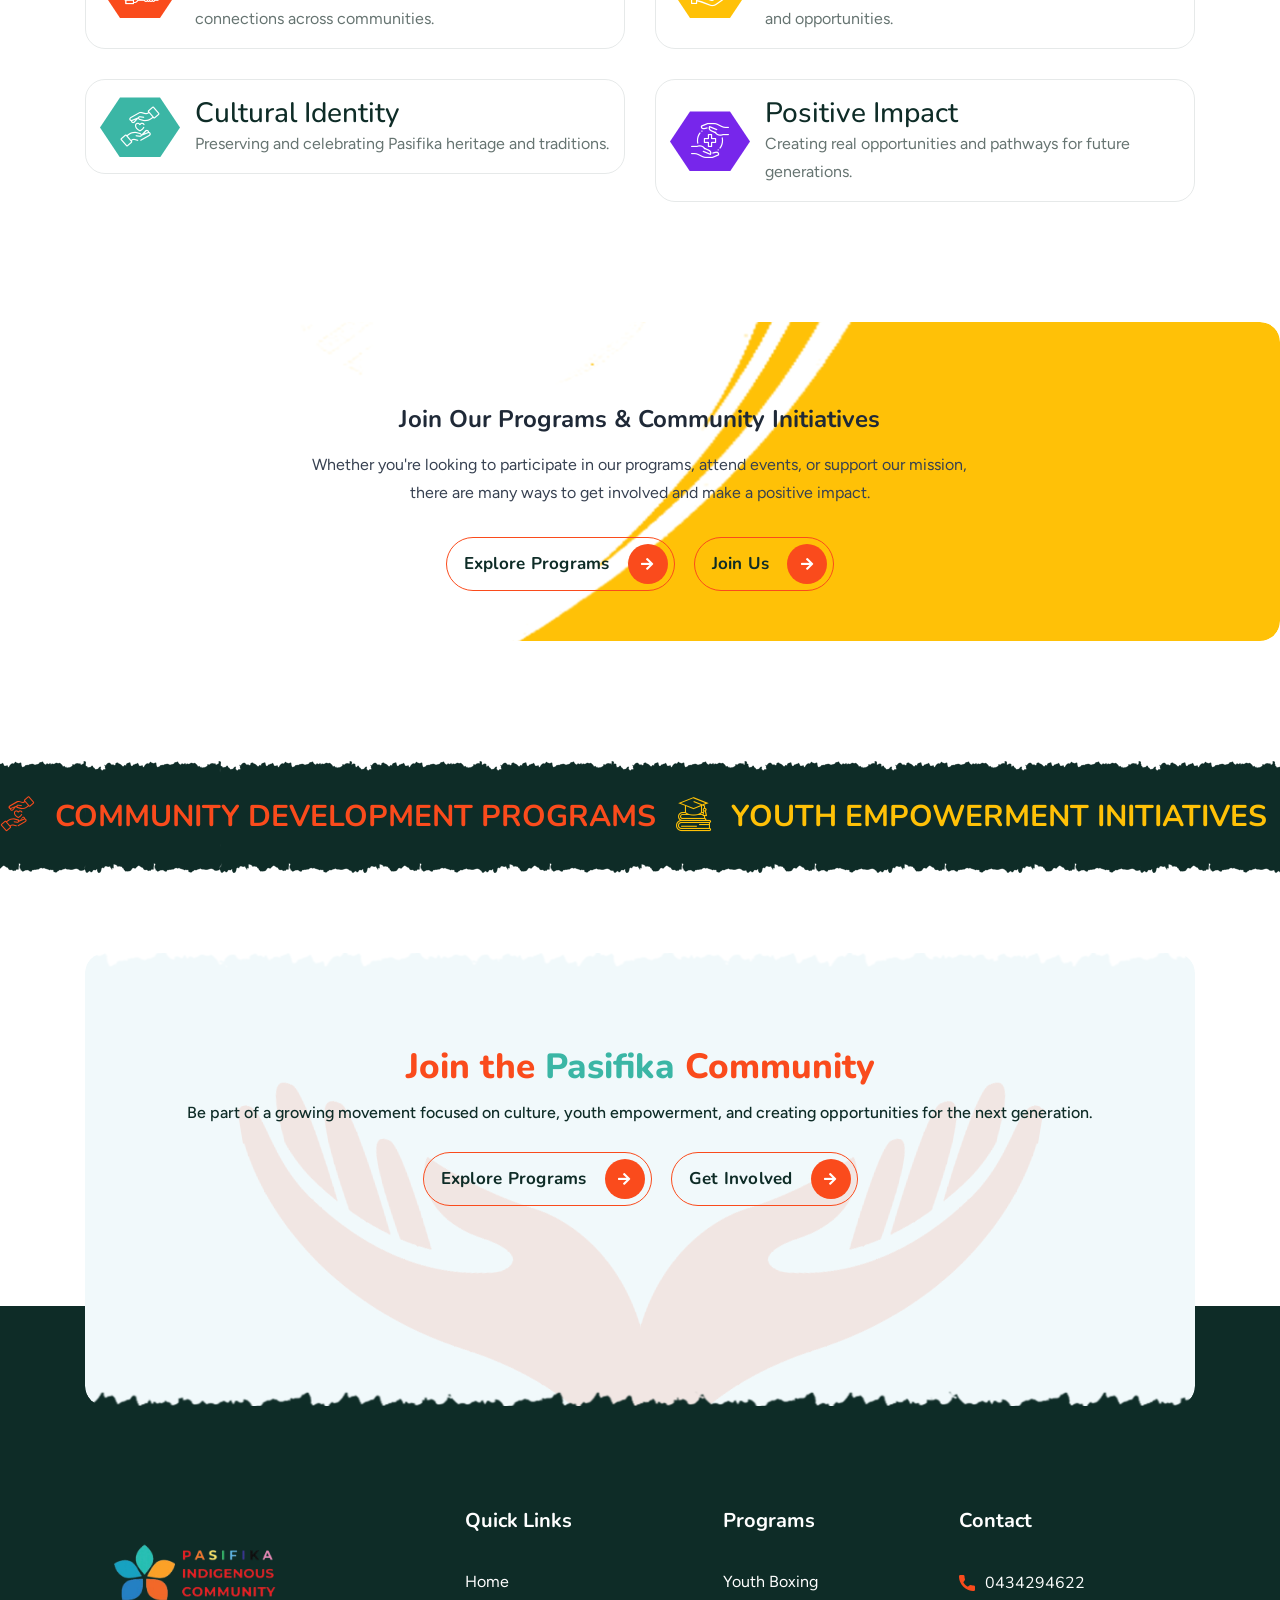
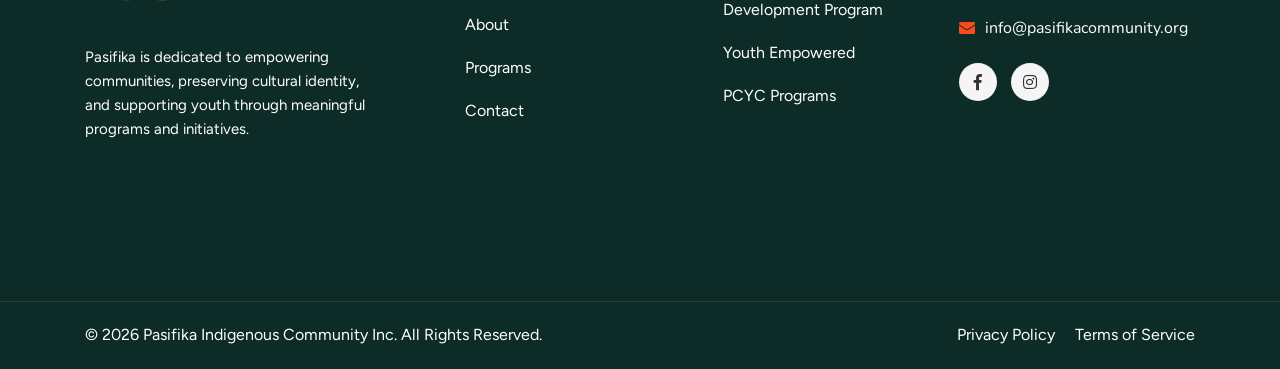
==== commit d364472d: "new" ====
--- a/index.html
+++ b/index.html
@@ -1767,12 +1767,12 @@
                                     <p><a href="mailto:info@pasifikacommunity.org">info@pasifikacommunity.org</a></p>
                                 </li>
 
-                                <li>
+                                <!-- <li>
                                     <div class="icon">
                                         <span class="icon-pin"></span>
                                     </div>
                                     <p>Community Location (To Be Updated)</p>
-                                </li>
+                                </li> -->
 
                             </ul>
 
